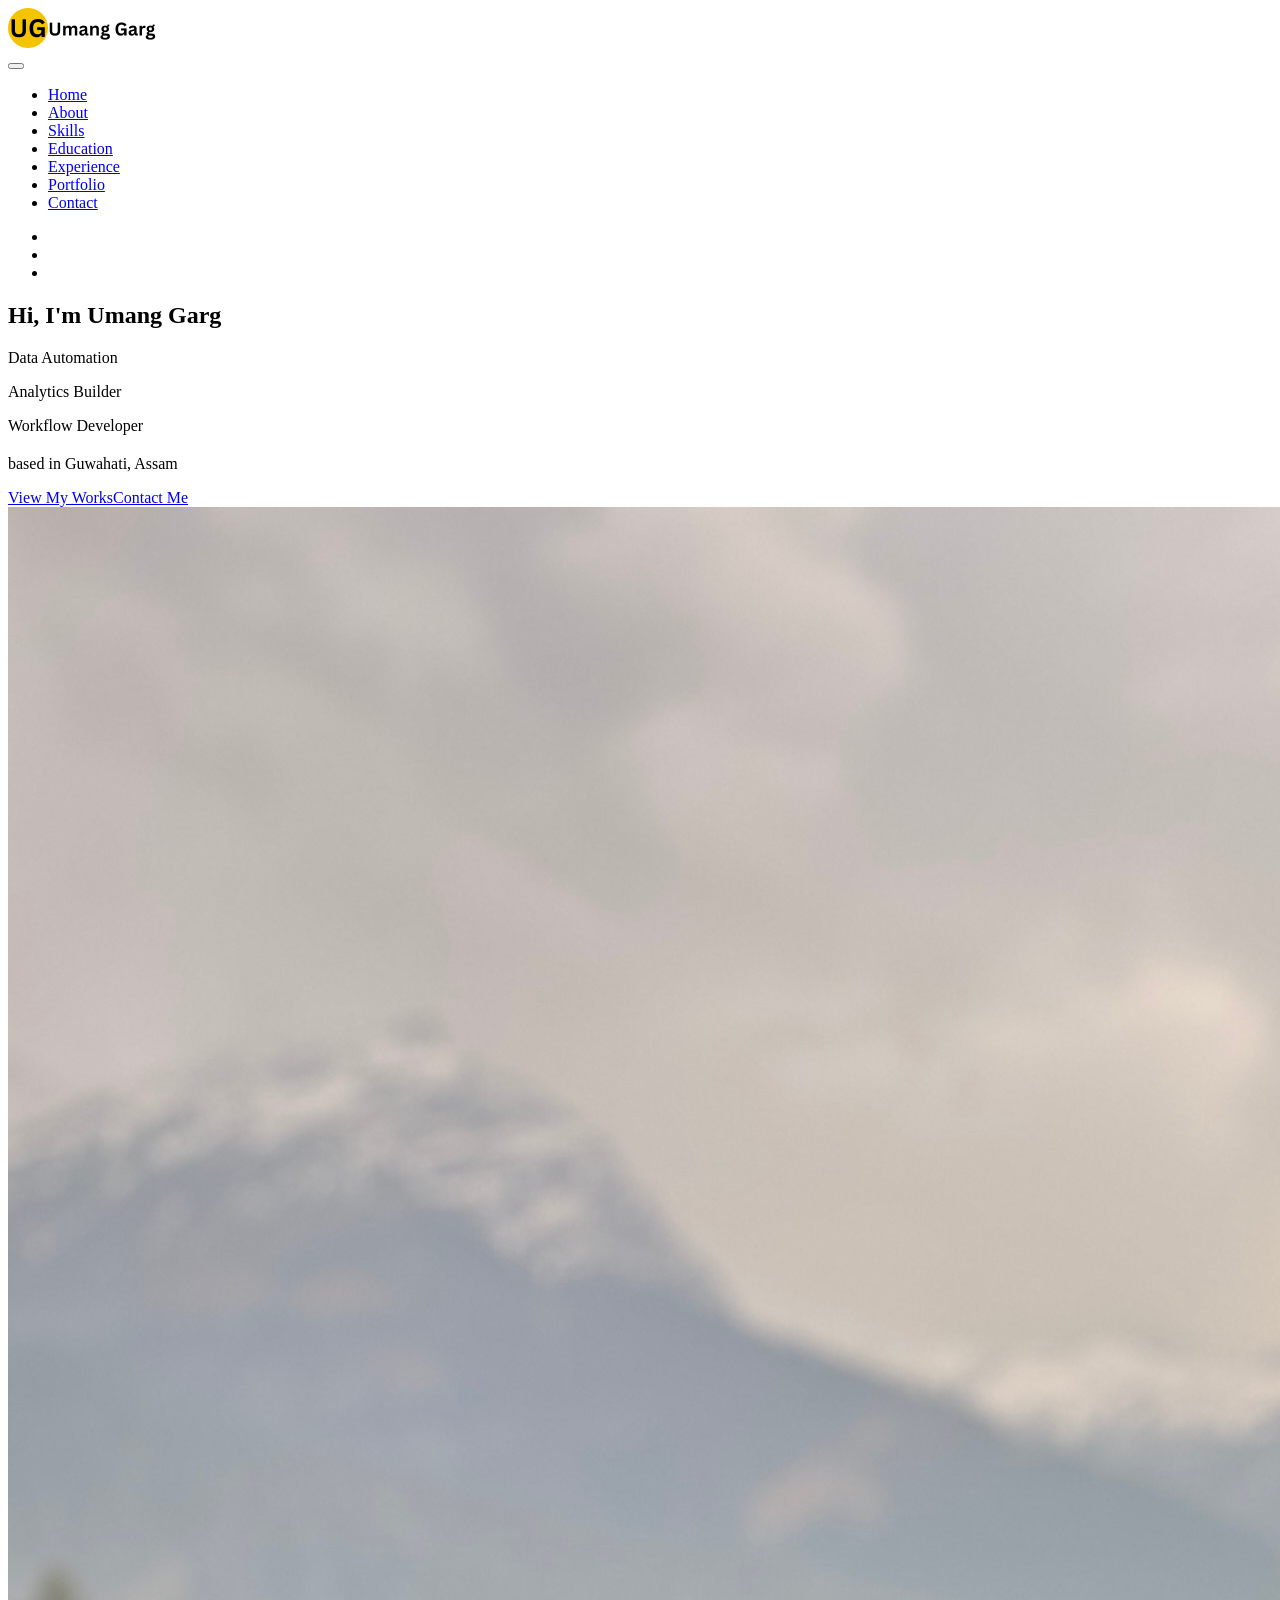
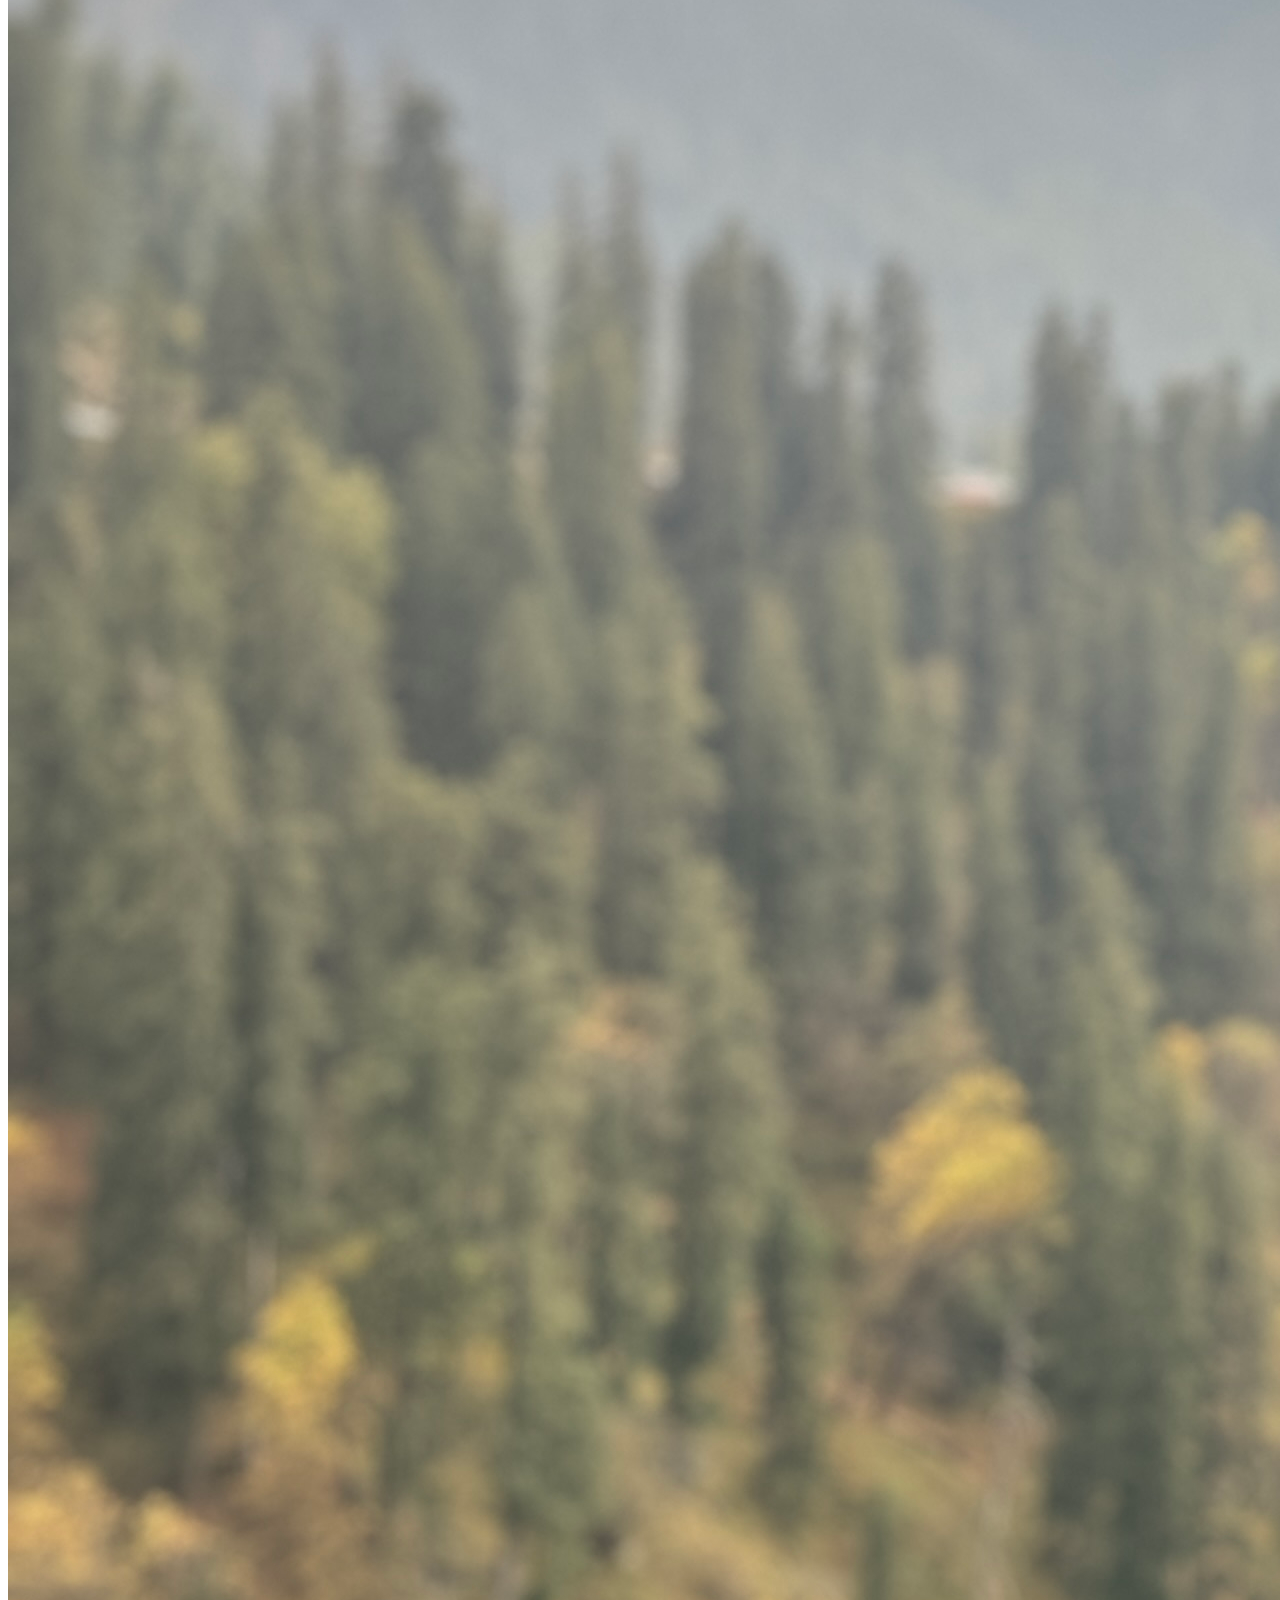
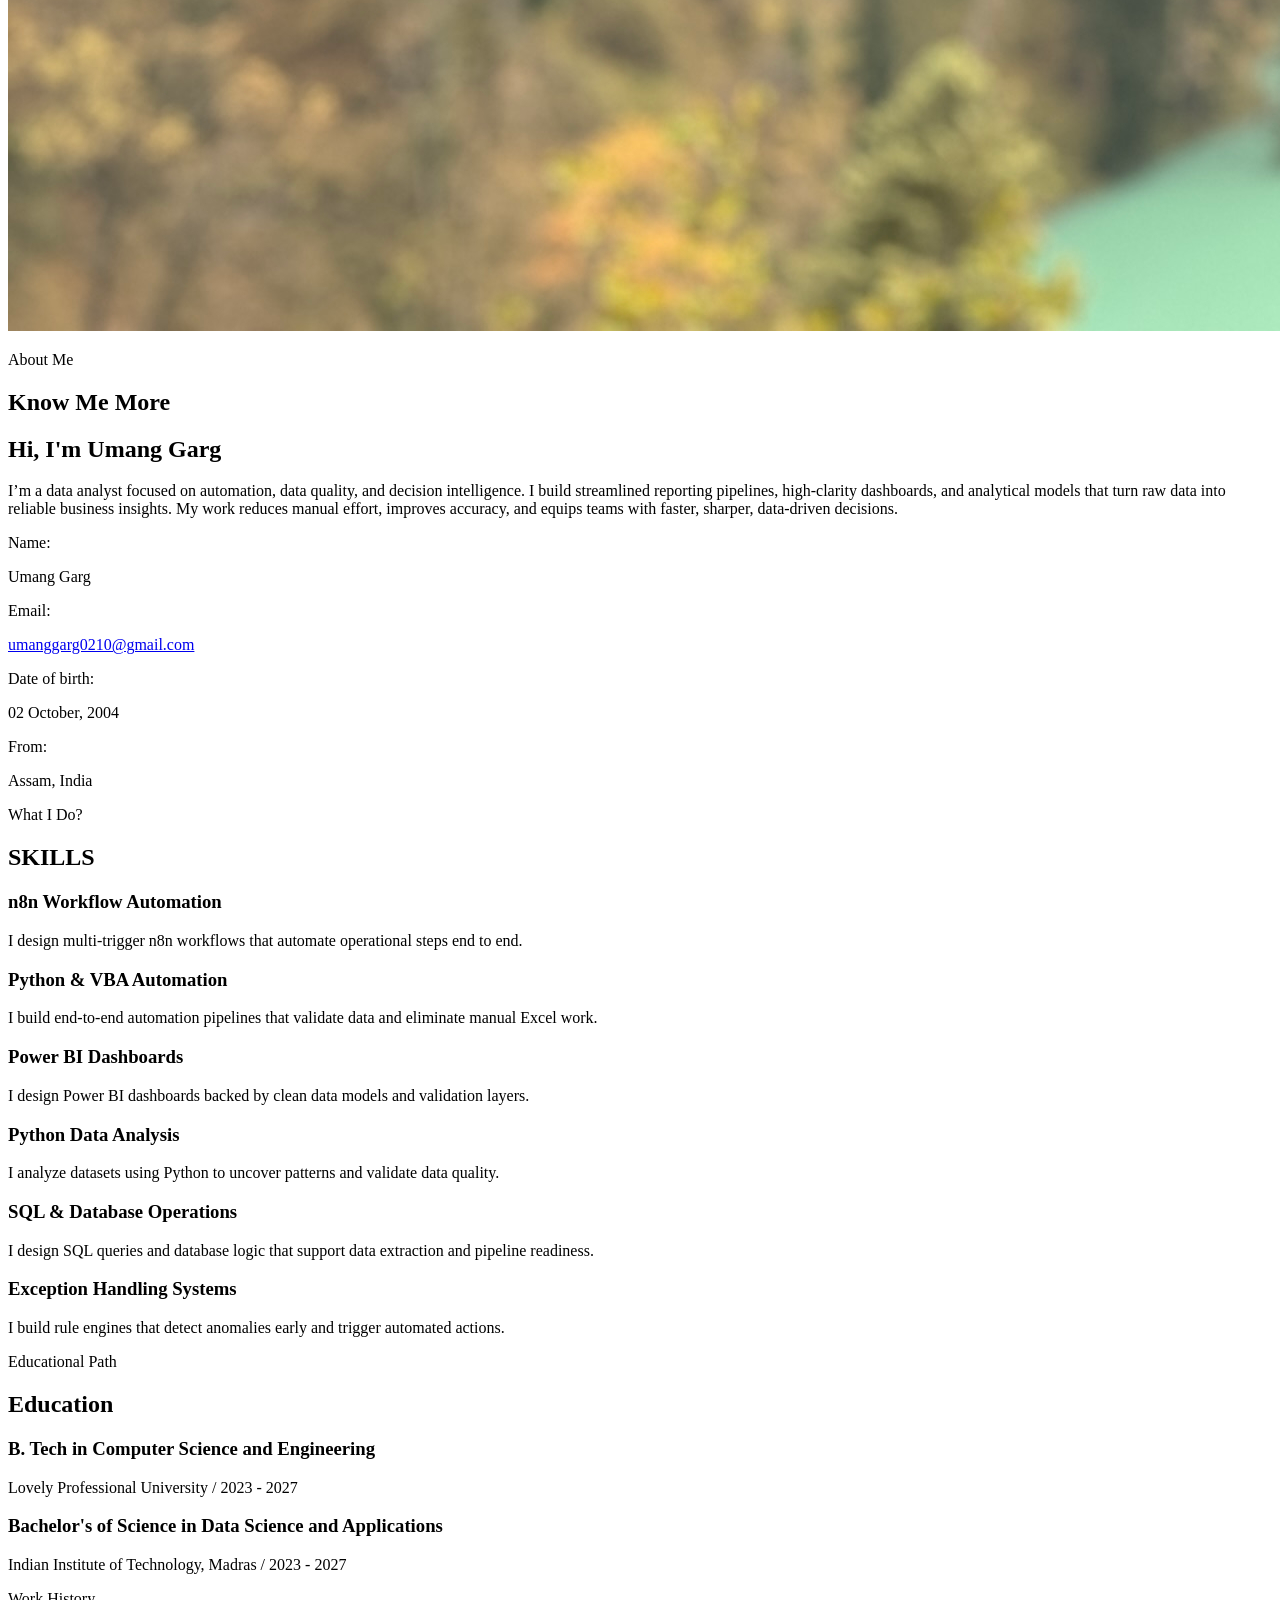
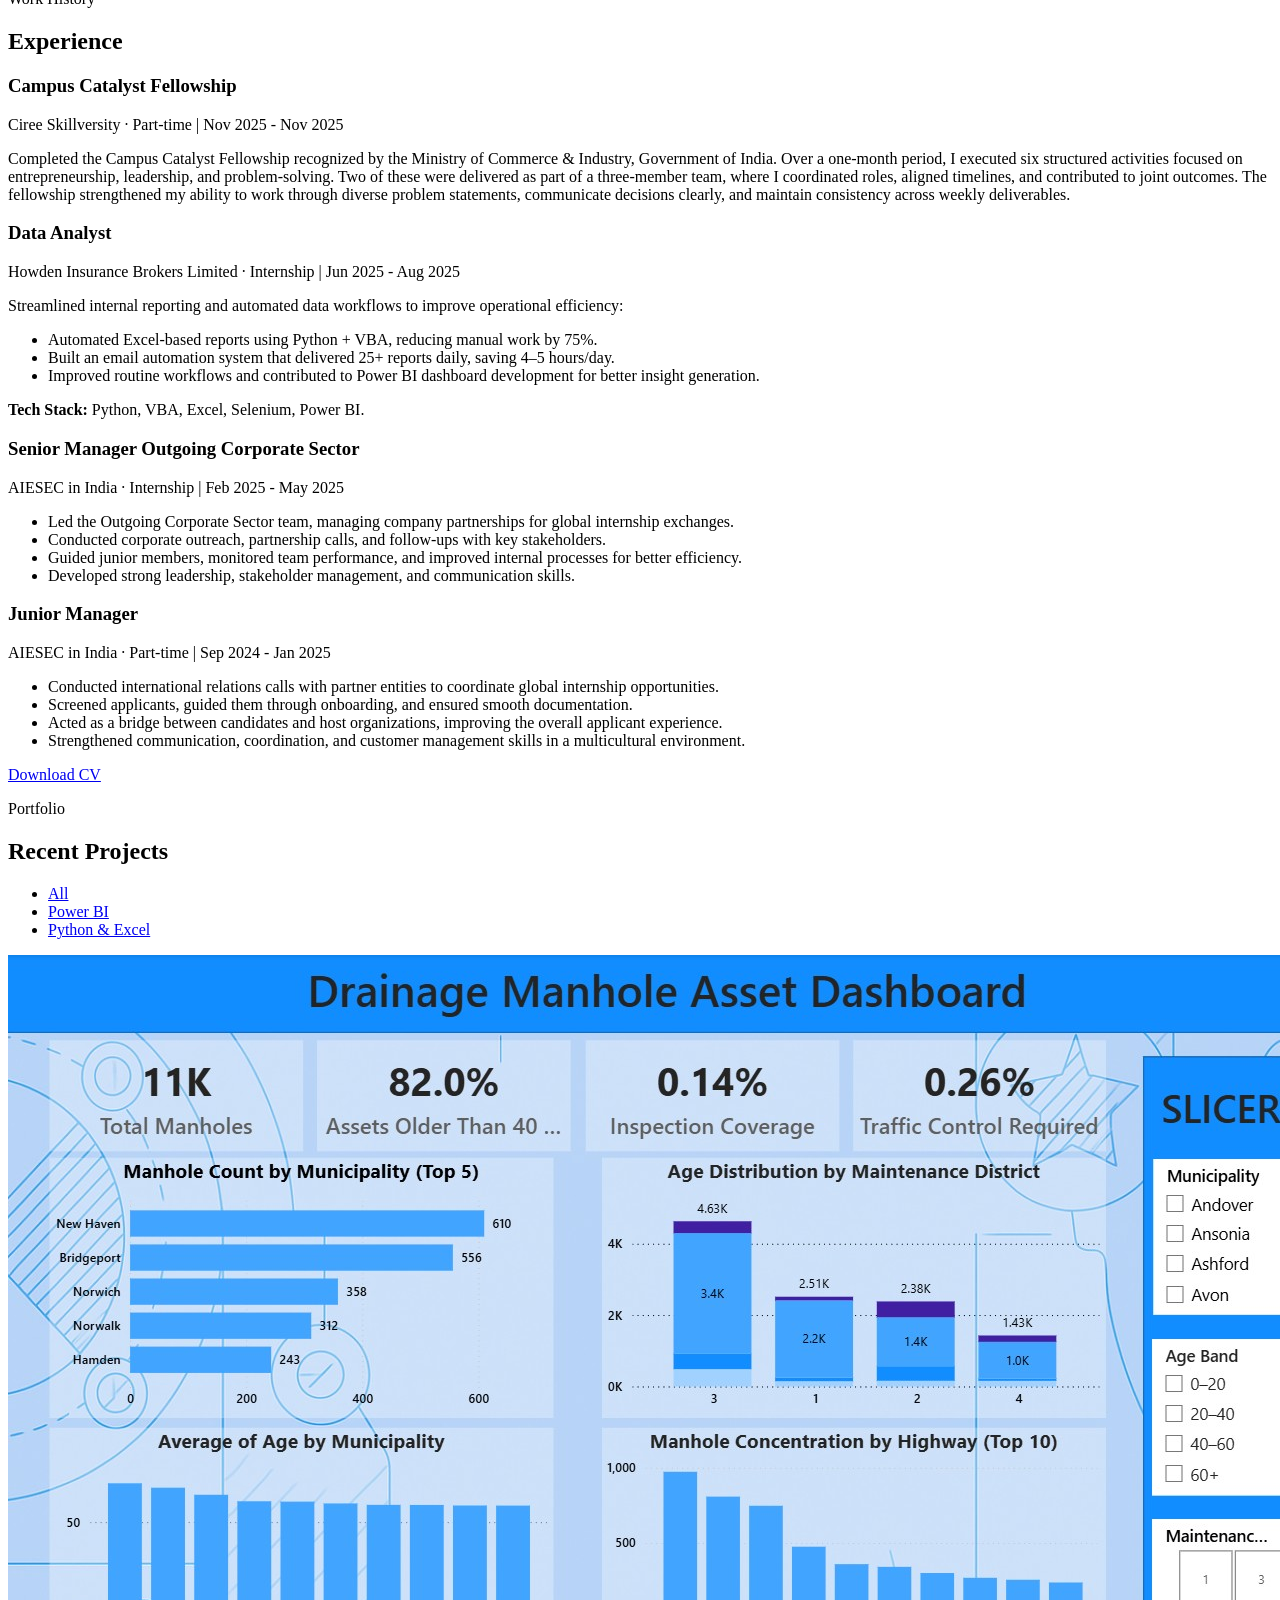
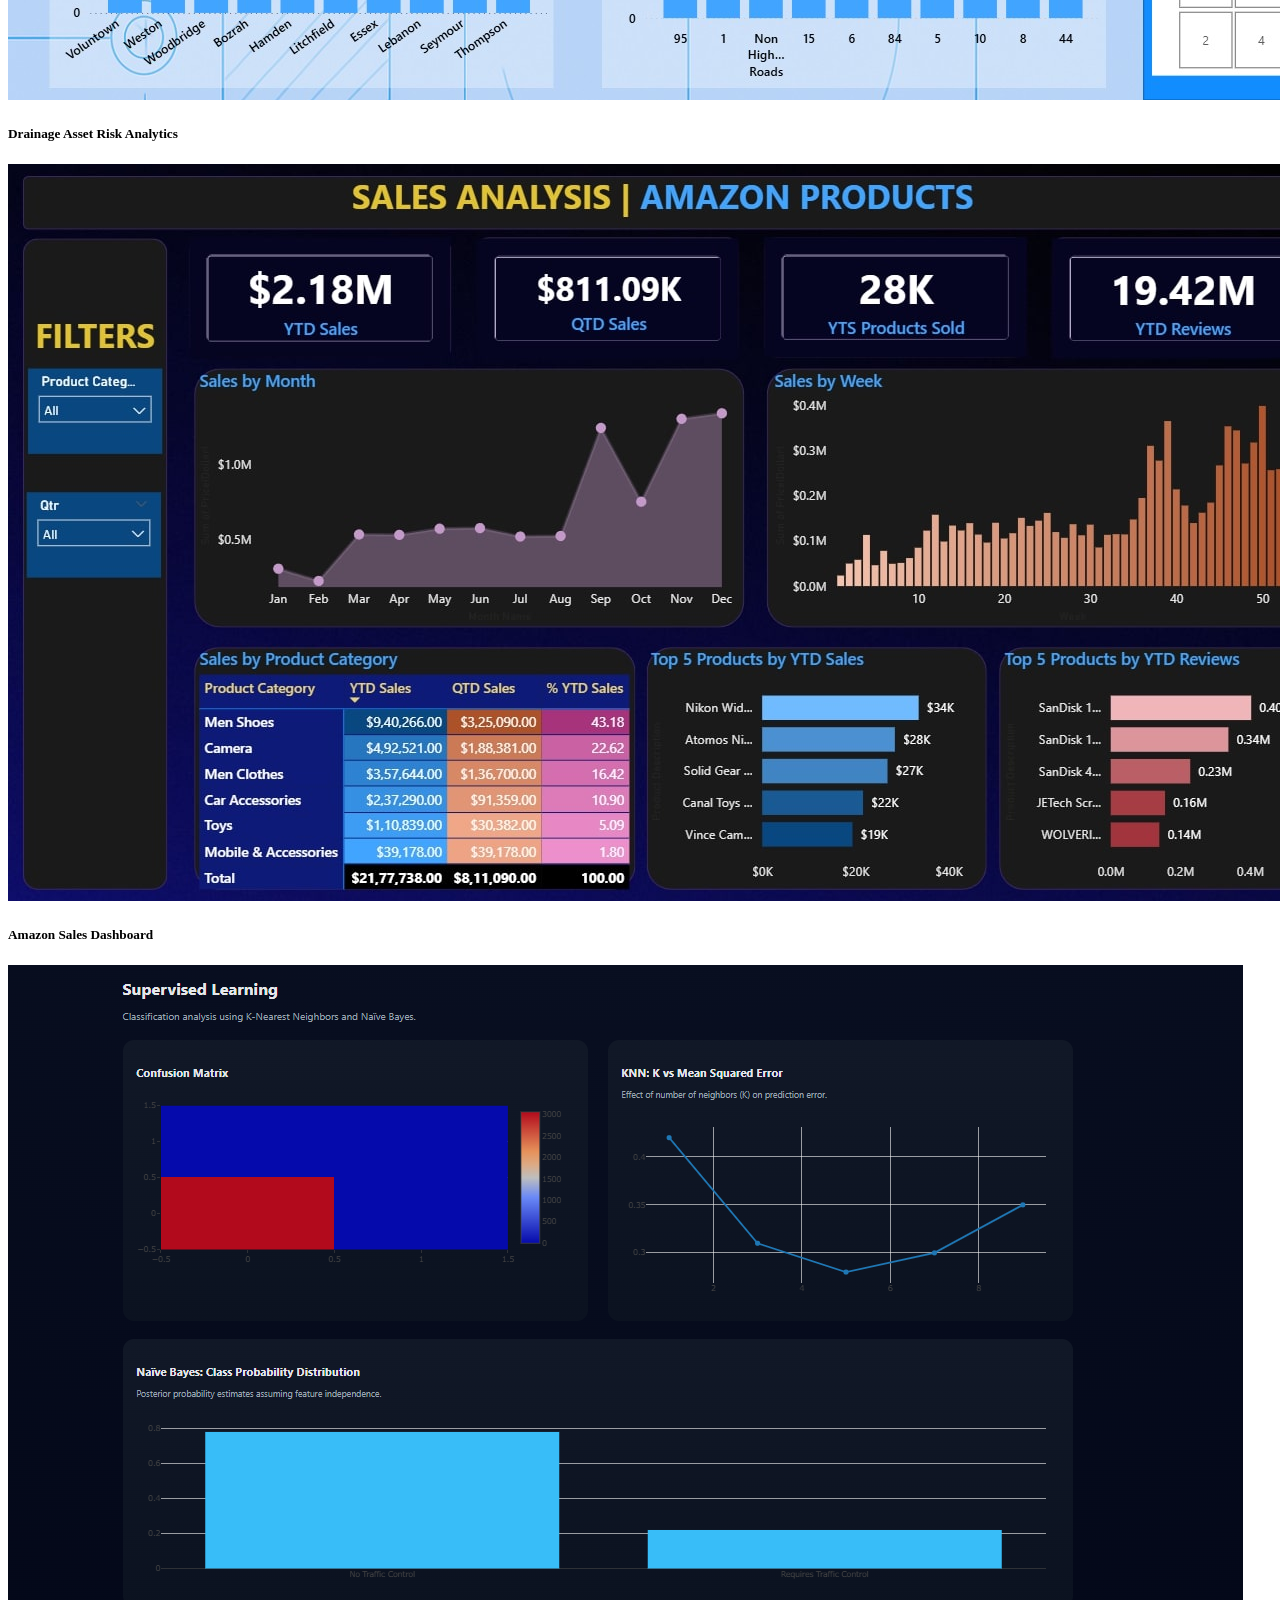
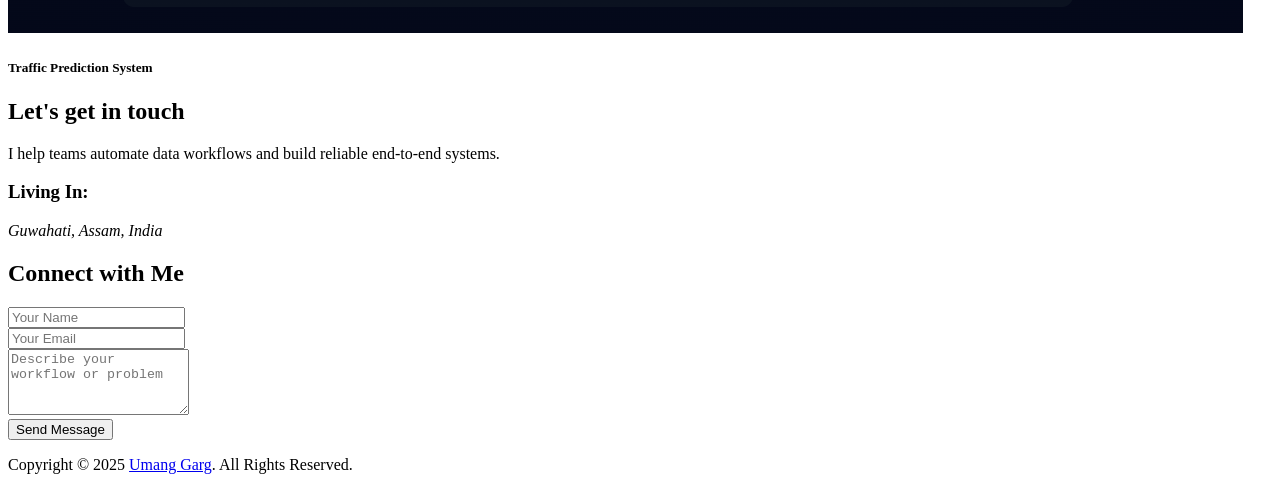
==== index.html @ 40bb204c "Initial commit Created from https://vercel.com/new" ====
﻿<!DOCTYPE html>
<html lang="en">

<head>
  <meta charset="UTF-8">
  <meta http-equiv="X-UA-Compatible" content="IE=edge">
  <meta name="viewport" content="width=device-width, initial-scale=1, minimum-scale=1.0, shrink-to-fit=no">
  <link href="images/favicon.png" rel="icon">
  <title>Umang's Personal Portfolio</title>

  <link rel='stylesheet' href='https://fonts.googleapis.com/css?family=Poppins:100,200,300,400,500,600,700,800,900'
    type='text/css'>

  <link rel="stylesheet" type="text/css" href="vendor/animate/animate.min.css">
  <link rel="stylesheet" type="text/css" href="vendor/bootstrap/css/bootstrap.min.css">
  <link rel="stylesheet" type="text/css" href="vendor/font-awesome/css/all.min.css">
  <link rel="stylesheet" type="text/css" href="vendor/owl.carousel/assets/owl.carousel.min.css">
  <link rel="stylesheet" type="text/css" href="vendor/magnific-popup/magnific-popup.min.css">
  <link rel="stylesheet" type="text/css" href="vendor/jquery.mb.YTPlayer/css/jquery.mb.YTPlayer.min.css">
  <link rel="stylesheet" type="text/css" href="css/stylesheet.css">
  <link id="color-switcher" type="text/css" rel="stylesheet" href="#">
</head>

<body data-bs-spy="scroll" data-bs-target=".navbar" data-bs-offset="70">

  <div class="preloader">
    <div class="lds-ellipsis">
      <div></div>
      <div></div>
      <div></div>
      <div></div>
    </div>
  </div>

  <div id="main-wrapper">

    <header id="header" class="sticky-top-slide">
      <nav class="primary-menu navbar navbar-expand-lg text-uppercase navbar-line-under-text fw-600">
        <div class="container position-relative">
          <div class="col-auto col-lg-2 d-inline-flex ps-lg-0">
            <a class="logo" href="index.html"> <img src="images/logo-2.png" alt="Umang's Portfolio"> </a>
          </div>
          <div class="col col-lg-8 navbar-accordion px-0">
            <button class="navbar-toggler ms-auto" type="button" data-bs-toggle="collapse"
              data-bs-target="#header-nav"><span></span><span></span><span></span></button>
            <div id="header-nav" class="collapse navbar-collapse justify-content-center">
              <ul class="navbar-nav">
                <li class="nav-item"><a class="nav-link smooth-scroll active" href="#home">Home</a></li>
                <li class="nav-item"><a class="nav-link smooth-scroll" href="#about">About</a></li>
                <li class="nav-item"><a class="nav-link smooth-scroll" href="#services">Skills</a></li>
                <li class="nav-item"><a class="nav-link smooth-scroll" href="#resume">Education</a></li>
                <li class="nav-item"><a class="nav-link smooth-scroll" href="#experience">Experience</a></li>
                <li class="nav-item"><a class="nav-link smooth-scroll" href="#portfolio">Portfolio</a></li>
                <li class="nav-item"><a class="nav-link smooth-scroll" href="#contact">Contact</a></li>
              </ul>
            </div>
          </div>
          <div class="col-auto col-lg-2 d-flex justify-content-end ps-0">
            <ul class="social-icons">
              <li class="social-icons-linkedin"><a data-bs-toggle="tooltip"
                  href="https://www.linkedin.com/in/umanggarg0210/" target="_blank" title="LinkedIn"><i
                    class="fab fa-linkedin"></i></a></li>
              <li class="social-icons-github"><a data-bs-toggle="tooltip" href="https://github.com/Umang0210"
                  target="_blank" title="GitHub"><i class="fab fa-github"></i></a></li>
              <li class="social-icons-instagram"><a data-bs-toggle="tooltip"
                  href="https://www.instagram.com/_umangarg_/" target="_blank" title="Instagram"><i
                    class="fab fa-instagram"></i></a></li>
            </ul>
          </div>
        </div>
      </nav>
    </header>

    <div id="content" role="main">

      <section id="home">
        <div class="hero-wrap">
          <div class="hero-mask opacity-8 bg-primary"></div>
          <div class="player"
            data-property="{videoURL:'https://youtu.be/8So9OCr_HEA',containment:'#home', showControls:false, autoPlay:true, loop:true, mute:true, startAt:0, opacity:1}">
          </div>
          <div class="hero-content d-flex fullscreen-with-header">
            <div class="container my-auto py-5 py-lg-0">
              <div class="row py-4">
                <div class="col-lg-7 text-center text-lg-start align-self-center order-1 order-lg-0">
                  <h1 class="text-12 fw-300 mb-0 text-uppercase">Hi, I'm Umang Garg</h1>
                  <div class="typed-strings">
                    <p>Data Automation</p>
                    <p>Analytics Builder</p>
                    <p>Workflow Developer</p>
                  </div>
                  <h2 class="text-21 fw-600 text-uppercase mb-0 ms-n1"><span class="typed"></span></h2>
                  <p class="text-5">based in Guwahati, Assam</p>
                  <a href="#portfolio" class="btn btn-dark rounded-0 smooth-scroll mt-3">View My Works</a><a
                    href="#contact" class="btn btn-link text-dark smooth-scroll mt-3">Contact Me<span
                      class="text-4 ms-2"><i class="far fa-arrow-alt-circle-down"></i></span></a>
                </div>
                <div class="col-lg-5 text-center align-self-center mb-4 mb-lg-0 order-0 order-lg-1">
                  <div class="bg-light rounded-pill d-inline-block p-3 shadow-lg wow zoomIn"> <img
                      class="img-fluid rounded-pill d-block" src="images/web-developer.jpg" title="I'm Umang" alt="">
                  </div>
                </div>
              </div>
            </div>
            <a href="#about" class="scroll-down-arrow text-dark smooth-scroll"><span class="animated"><i
                  class="fas fa-arrow-down"></i></span></a>
          </div>
        </div>
      </section>

      <section id="about" class="section">
        <div class="container">
          <p class="text-center mb-2 wow fadeInUp"><span class="bg-primary text-dark px-2">About Me</span></p>
          <h2 class="text-10 fw-600 text-center mb-5 wow fadeInUp">Know Me More</h2>
          <div class="row">
            <div class="col-lg-9 mx-auto text-center wow fadeInUp">
              <h2 class="text-8 fw-400 mb-3">Hi, I'm <span class="fw-700 border-bottom border-3 border-primary">Umang
                  Garg</span></h2>
              <p class="text-5 mb-5">I’m a data analyst focused on automation, data quality, and decision intelligence.
                I build streamlined reporting pipelines, high-clarity dashboards, and analytical models that turn raw
                data into reliable business insights. My work reduces manual effort, improves accuracy, and equips teams
                with faster, sharper, data-driven decisions.</p>
            </div>
          </div>
          <div class="row gy-3 mt-4 text-center justify-content-center">
            <div class="col-6 col-lg-3 wow fadeInUp">
              <p class="text-muted fw-500 mb-0">Name:</p>
              <p class="text-4 text-dark fw-600 mb-0">Umang Garg</p>
            </div>
            <div class="col-6 col-lg-3 wow fadeInUp" data-wow-delay="0.2s">
              <p class="text-muted fw-500 mb-0">Email:</p>
              <p class="text-4 fw-600 mb-0"><a class="link-dark"
                  href="mailto:umanggarg0210@gmail.com">umanggarg0210@gmail.com</a></p>
            </div>
            <div class="col-6 col-lg-3 wow fadeInUp" data-wow-delay="0.3s">
              <p class="text-muted fw-500 mb-0">Date of birth:</p>
              <p class="text-4 text-dark fw-600 mb-0">02 October, 2004</p>
            </div>
            <div class="col-6 col-lg-3 wow fadeInUp" data-wow-delay="0.4s">
              <p class="text-muted fw-500 mb-0">From:</p>
              <p class="text-4 text-dark fw-600 mb-0">Assam, India</p>
            </div>
          </div>
        </div>
      </section>

      <section id="services" class="section bg-light">
        <div class="container">
          <p class=" text-center mb-2 wow fadeInUp"><span class="bg-primary text-dark px-2">What I Do?</span></p>
          <h2 class="text-10 fw-600 text-center mb-5 wow fadeInUp">SKILLS</h2>
          <div class="row gy-5 mt-5">
            <div class="col-sm-6 col-lg-4 wow fadeInUp">
              <div class="featured-box text-center px-md-4">
                <div class="featured-box-icon text-primary text-13"> <i class="fas fa-palette"></i> </div>
                <h3 class="text-6 fw-600 mb-3">n8n Workflow Automation</h3>
                <p class="text-muted mb-0">I design multi-trigger n8n workflows that automate operational steps end to
                  end.</p>
              </div>
            </div>
            <div class="col-sm-6 col-lg-4 wow fadeInUp">
              <div class="featured-box text-center px-md-4">
                <div class="featured-box-icon text-primary text-13"> <i class="fas fa-desktop"></i></div>
                <h3 class="text-6 fw-600 mb-3">Python & VBA Automation</h3>
                <p class="text-muted mb-0">I build end-to-end automation pipelines that validate data and eliminate
                  manual Excel work.</p>
              </div>
            </div>
            <div class="col-sm-6 col-lg-4 wow fadeInUp">
              <div class="featured-box text-center px-md-4">
                <div class="featured-box-icon text-primary text-13"> <i class="fas fa-pencil-ruler"></i> </div>
                <h3 class="text-6 fw-600 mb-3">Power BI Dashboards</h3>
                <p class="text-muted mb-0">I design Power BI dashboards backed by clean data models and validation
                  layers.</p>
              </div>
            </div>
            <div class="col-sm-6 col-lg-4 wow fadeInUp">
              <div class="featured-box text-center px-md-4">
                <div class="featured-box-icon text-primary text-13"> <i class="fas fa-paint-brush"></i> </div>
                <h3 class="text-6 fw-600 mb-3">Python Data Analysis</h3>
                <p class="text-muted mb-0">I analyze datasets using Python to uncover patterns and validate data
                  quality.</p>
              </div>
            </div>
            <div class="col-sm-6 col-lg-4 wow fadeInUp">
              <div class="featured-box text-center px-md-4">
                <div class="featured-box-icon text-primary text-13"> <i class="fas fa-chart-area"></i> </div>
                <h3 class="text-6 fw-600 mb-3">SQL & Database Operations</h3>
                <p class="text-muted mb-0">I design SQL queries and database logic that support data extraction and
                  pipeline readiness.</p>
              </div>
            </div>
            <div class="col-sm-6 col-lg-4 wow fadeInUp">
              <div class="featured-box text-center px-md-4">
                <div class="featured-box-icon text-primary text-13"> <i class="fas fa-bullhorn"></i> </div>
                <h3 class="text-6 fw-600 mb-3">Exception Handling Systems</h3>
                <p class="text-muted mb-0">I build rule engines that detect anomalies early and trigger automated
                  actions.</p>
              </div>
            </div>
          </div>
        </div>
      </section>

      <section id="resume" class="section">
        <div class="container">
          <p class=" text-center mb-2 wow fadeInUp"><span class="bg-primary text-dark px-2">Educational Path</span></p>
          <h2 class="text-10 fw-600 text-center mb-5 wow fadeInUp">Education</h2>
          <div class="row">
            <div class="col-lg-9 mx-auto wow fadeInUp">
              <div class="border-start border-2 border-primary ps-4">
                <div class="mb-5">
                  <h3 class="text-6 fw-600 mb-1">B. Tech in Computer Science and Engineering</h3>
                  <p class="text-primary fw-500">Lovely Professional University / 2023 - 2027</p>
                </div>
                <div>
                  <h3 class="text-6 fw-600 mb-1">Bachelor's of Science in Data Science and Applications</h3>
                  <p class="text-primary fw-500">Indian Institute of Technology, Madras / 2023 - 2027</p>
                </div>
              </div>
            </div>
          </div>
        </div>
      </section>

      <section id="experience" class="section bg-light">
        <div class="container">
          <p class=" text-center mb-2 wow fadeInUp"><span class="bg-primary text-dark px-2">Work History</span></p>
          <h2 class="text-10 fw-600 text-center mb-5 wow fadeInUp">Experience</h2>
          <div class="row">
            <div class="col-lg-9 mx-auto wow fadeInUp">
              <div class="border-start border-2 border-primary ps-4">

                <div class="mb-5">
                  <h3 class="text-6 fw-600 mb-1">Campus Catalyst Fellowship</h3>
                  <p class="text-primary fw-500 mb-2">Ciree Skillversity · Part-time | Nov 2025 - Nov 2025</p>
                  <p class="text-muted">Completed the Campus Catalyst Fellowship recognized by the Ministry of Commerce
                    & Industry, Government of India. Over a one-month period, I executed six structured activities
                    focused on entrepreneurship, leadership, and problem-solving. Two of these were delivered as part of
                    a three-member team, where I coordinated roles, aligned timelines, and contributed to joint
                    outcomes. The fellowship strengthened my ability to work through diverse problem statements,
                    communicate decisions clearly, and maintain consistency across weekly deliverables.</p>
                </div>

                <div class="mb-5">
                  <h3 class="text-6 fw-600 mb-1">Data Analyst</h3>
                  <p class="text-primary fw-500 mb-2">Howden Insurance Brokers Limited · Internship | Jun 2025 - Aug
                    2025</p>
                  <p class="text-muted mb-2">Streamlined internal reporting and automated data workflows to improve
                    operational efficiency:</p>
                  <ul class="text-muted mb-2">
                    <li>Automated Excel-based reports using Python + VBA, reducing manual work by 75%.</li>
                    <li>Built an email automation system that delivered 25+ reports daily, saving 4–5 hours/day.</li>
                    <li>Improved routine workflows and contributed to Power BI dashboard development for better insight
                      generation.</li>
                  </ul>
                  <p class="text-muted"><strong>Tech Stack:</strong> Python, VBA, Excel, Selenium, Power BI.</p>
                </div>

                <div class="mb-5">
                  <h3 class="text-6 fw-600 mb-1">Senior Manager Outgoing Corporate Sector</h3>
                  <p class="text-primary fw-500 mb-2">AIESEC in India · Internship | Feb 2025 - May 2025</p>
                  <ul class="text-muted">
                    <li>Led the Outgoing Corporate Sector team, managing company partnerships for global internship
                      exchanges.</li>
                    <li>Conducted corporate outreach, partnership calls, and follow-ups with key stakeholders.</li>
                    <li>Guided junior members, monitored team performance, and improved internal processes for better
                      efficiency.</li>
                    <li>Developed strong leadership, stakeholder management, and communication skills.</li>
                  </ul>
                </div>

                <div>
                  <h3 class="text-6 fw-600 mb-1">Junior Manager</h3>
                  <p class="text-primary fw-500 mb-2">AIESEC in India · Part-time | Sep 2024 - Jan 2025</p>
                  <ul class="text-muted">
                    <li>Conducted international relations calls with partner entities to coordinate global internship
                      opportunities.</li>
                    <li>Screened applicants, guided them through onboarding, and ensured smooth documentation.</li>
                    <li>Acted as a bridge between candidates and host organizations, improving the overall applicant
                      experience.</li>
                    <li>Strengthened communication, coordination, and customer management skills in a multicultural
                      environment.</li>
                  </ul>
                </div>

              </div>
            </div>
          </div>
          <p class="text-center mt-5 wow fadeInUp"><a href="CV.pdf" target="_blank"
              class="btn btn-outline-dark shadow-none rounded-0">Download CV</a></p>
        </div>
      </section>

      <section id="portfolio" class="section">
        <div class="container">
          <p class=" text-center mb-2 wow fadeInUp"><span class="bg-primary text-dark px-2">Portfolio</span></p>
          <h2 class="text-10 fw-600 text-center mb-5 wow fadeInUp">Recent Projects</h2>
          <ul class="portfolio-menu nav nav-tabs fw-600 justify-content-center border-bottom-0 mb-4 wow fadeInUp">
            <li class="nav-item"> <a data-filter="*" class="nav-link rounded-0 active" href="javascript:void(0)">All</a>
            </li>
            <li class="nav-item"> <a data-filter=".detailed" href="javascript:void(0)" class="nav-link rounded-0">Power
                BI</a></li>
            <li class="nav-item"> <a data-filter=".mockups" href="javascript:void(0)" class="nav-link rounded-0">Python
                & Excel</a></li>
          </ul>
          <div class="portfolio wow fadeInUp">
            <div class="row g-4 mt-3 portfolio-filter">
              <div class="col-sm-6 col-lg-4 detailed">
                <div class="portfolio-box">
                  <div class="portfolio-img"> <img class="img-fluid d-block" src="images/projects/drainage1.jpg" alt="">
                    <div class="portfolio-overlay"> <a class="popup-ajax stretched-link"
                        href="ajax/drainage-project.html"></a>
                      <div class="portfolio-overlay-details">
                        <h5 class="text-white text-5">Drainage Asset Risk Analytics</h5>
                      </div>
                    </div>
                  </div>
                </div>
              </div>
              <div class="col-sm-6 col-lg-4 detailed">
                <div class="portfolio-box">
                  <div class="portfolio-img"> <img class="img-fluid d-block" src="images/projects/amazon1.jpg" alt="">
                    <div class="portfolio-overlay"> <a class="popup-ajax stretched-link"
                        href="ajax/amazon-sales.html"></a>
                      <div class="portfolio-overlay-details">
                        <h5 class="text-white text-5">Amazon Sales Dashboard</h5>
                      </div>
                    </div>
                  </div>
                </div>
              </div>
              <div class="col-sm-6 col-lg-4 mockups">
                <div class="portfolio-box">
                  <div class="portfolio-img"> <img class="img-fluid d-block" src="images/projects/project-2.jpg" alt="">
                    <div class="portfolio-overlay"> <a class="popup-ajax stretched-link"
                        href="ajax/predictive-modeling.html"></a>
                      <div class="portfolio-overlay-details">
                        <h5 class="text-white text-5">Traffic Prediction System</h5>
                      </div>
                    </div>
                  </div>
                </div>
              </div>
            </div>
          </div>
        </div>
      </section>

      <section id="contact" class="section bg-primary">
        <div class="container">
          <div class="row">
            <div class="col-lg-5 text-center text-lg-start wow fadeInUp">
              <h2 class="text-10 fw-600 mb-5">Let's get in touch</h2>
              <p class="text-5 mb-5">I help teams automate data workflows and build reliable end-to-end systems.</p>
              <h3 class="text-5 fw-600">Living In:</h3>
              <address class="text-4 text-dark">Guwahati, Assam, India</address>
            </div>
            <div class="col-lg-6 ms-auto mt-5 mt-lg-0 wow fadeInUp" data-wow-delay="0.3s">
              <h2 class="text-10 fw-600 text-center text-lg-start mb-5">Connect with Me</h2>
              <form class="form-border" action="https://formspree.io/f/xrbndkbz" method="POST">
                <div class="row g-4">
                  <div class="col-12">
                    <input id="name" name="name" type="text" placeholder="Your Name" class="form-control" required>
                  </div>
                  <div class="col-12">
                    <input id="email" name="email" type="email" placeholder="Your Email" class="form-control" required>
                  </div>
                  <div class="col-12">
                    <textarea id="message" name="message" placeholder="Describe your workflow or problem"
                      class="form-control" rows="4" required></textarea>
                  </div>
                  <div class="col-12 text-center text-lg-start">
                    <button class="btn btn-dark rounded-0" type="submit">Send Message</button>
                  </div>
                </div>
              </form>
            </div>
          </div>
        </div>
      </section>

    </div>

    <footer id="footer" class="section bg-dark text-white text-center">
      <div class="container">
        <p class="mb-0">Copyright © 2025 <a class="fw-600 text-white" href="#">Umang Garg</a>. All Rights Reserved.</p>
      </div>
    </footer>

  </div>

  <a id="back-to-top" class="rounded-circle" href="javascript:void(0)"><i class="fas fa-arrow-up"></i></a>

  <script src="vendor/jquery/jquery.min.js"></script>
  <script src="vendor/bootstrap/js/bootstrap.bundle.min.js"></script>
  <script src="vendor/jquery.easing/jquery.easing.min.js"></script>
  <script src="vendor/jquery.appear/jquery.appear.min.js"></script>
  <script src="vendor/wow/wow.min.js"></script>
  <script src="vendor/typed/typed.min.js"></script>
  <script src="vendor/jquery.mb.YTPlayer/jquery.mb.YTPlayer.min.js"></script>
  <script src="vendor/isotope/isotope.pkgd.min.js"></script>
  <script src="vendor/magnific-popup/jquery.magnific-popup.min.js"></script>
  <script src="js/theme.js"></script>
</body>

</html>
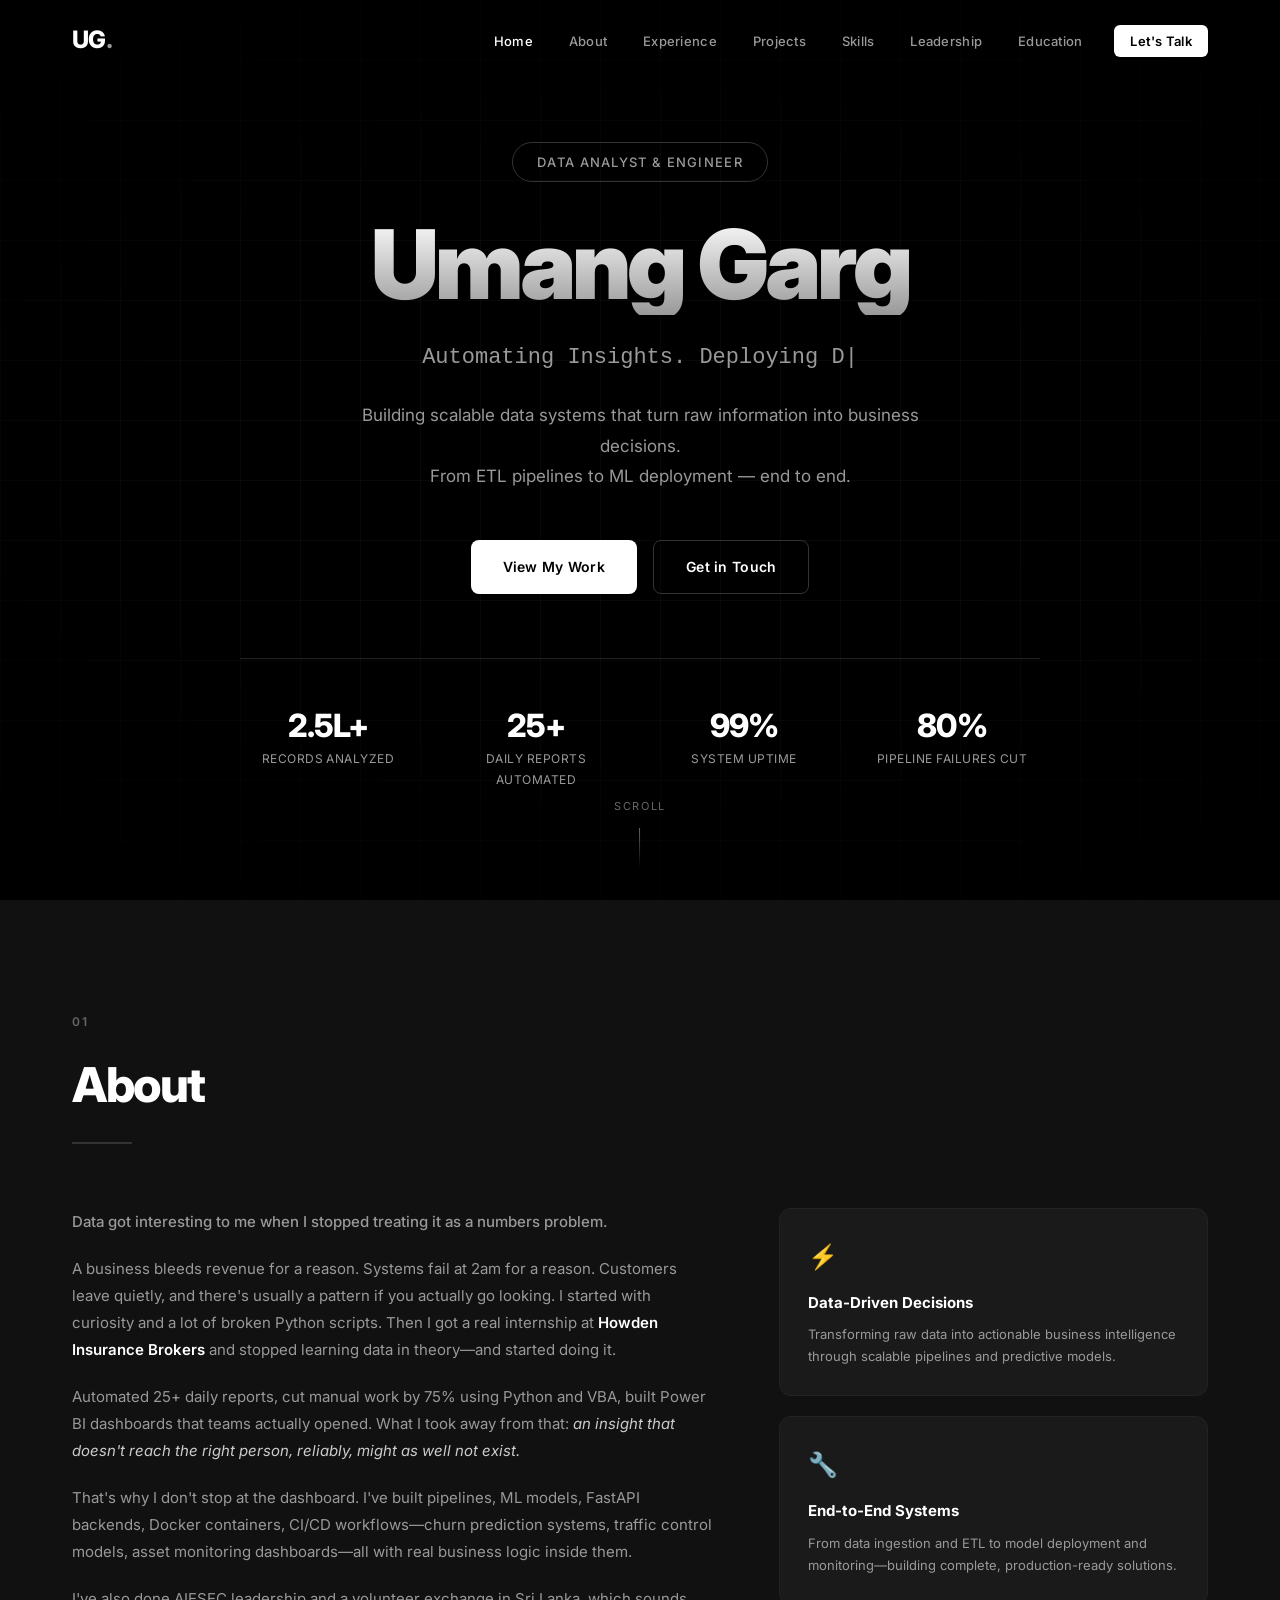
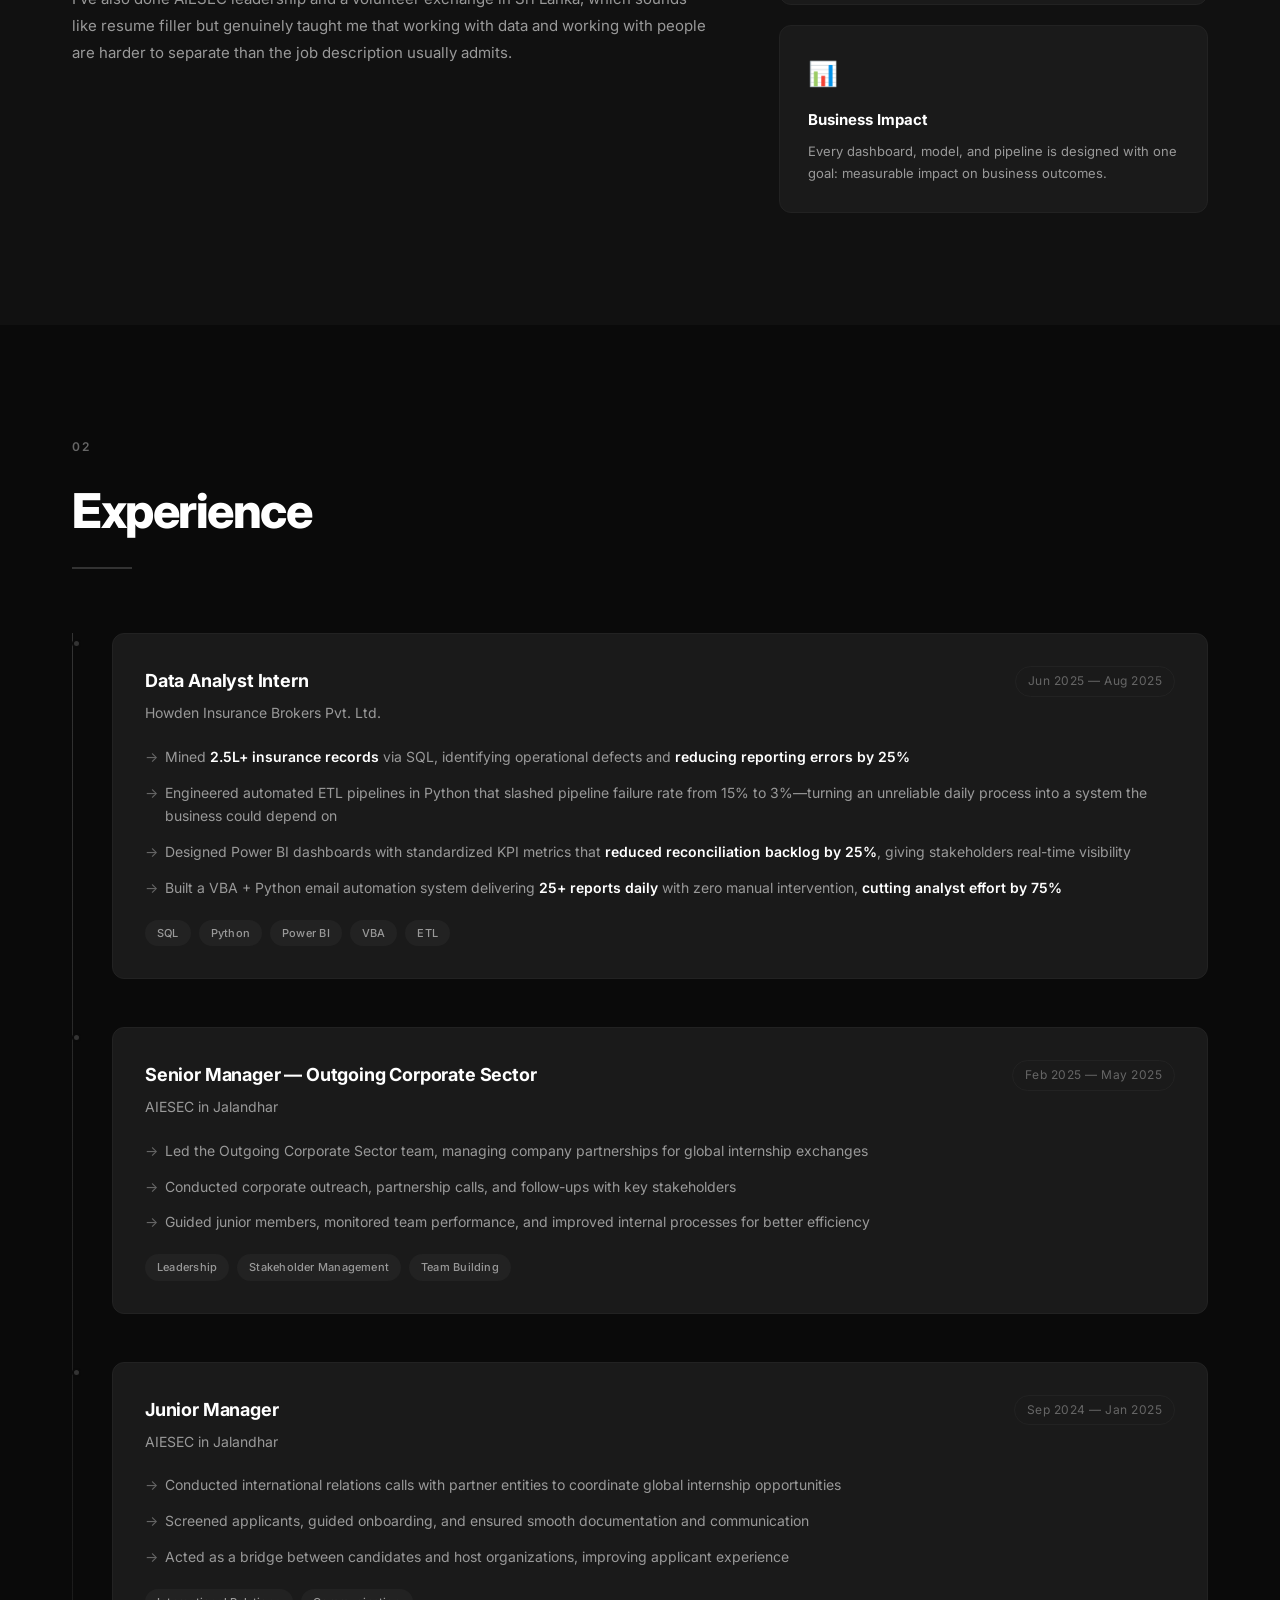
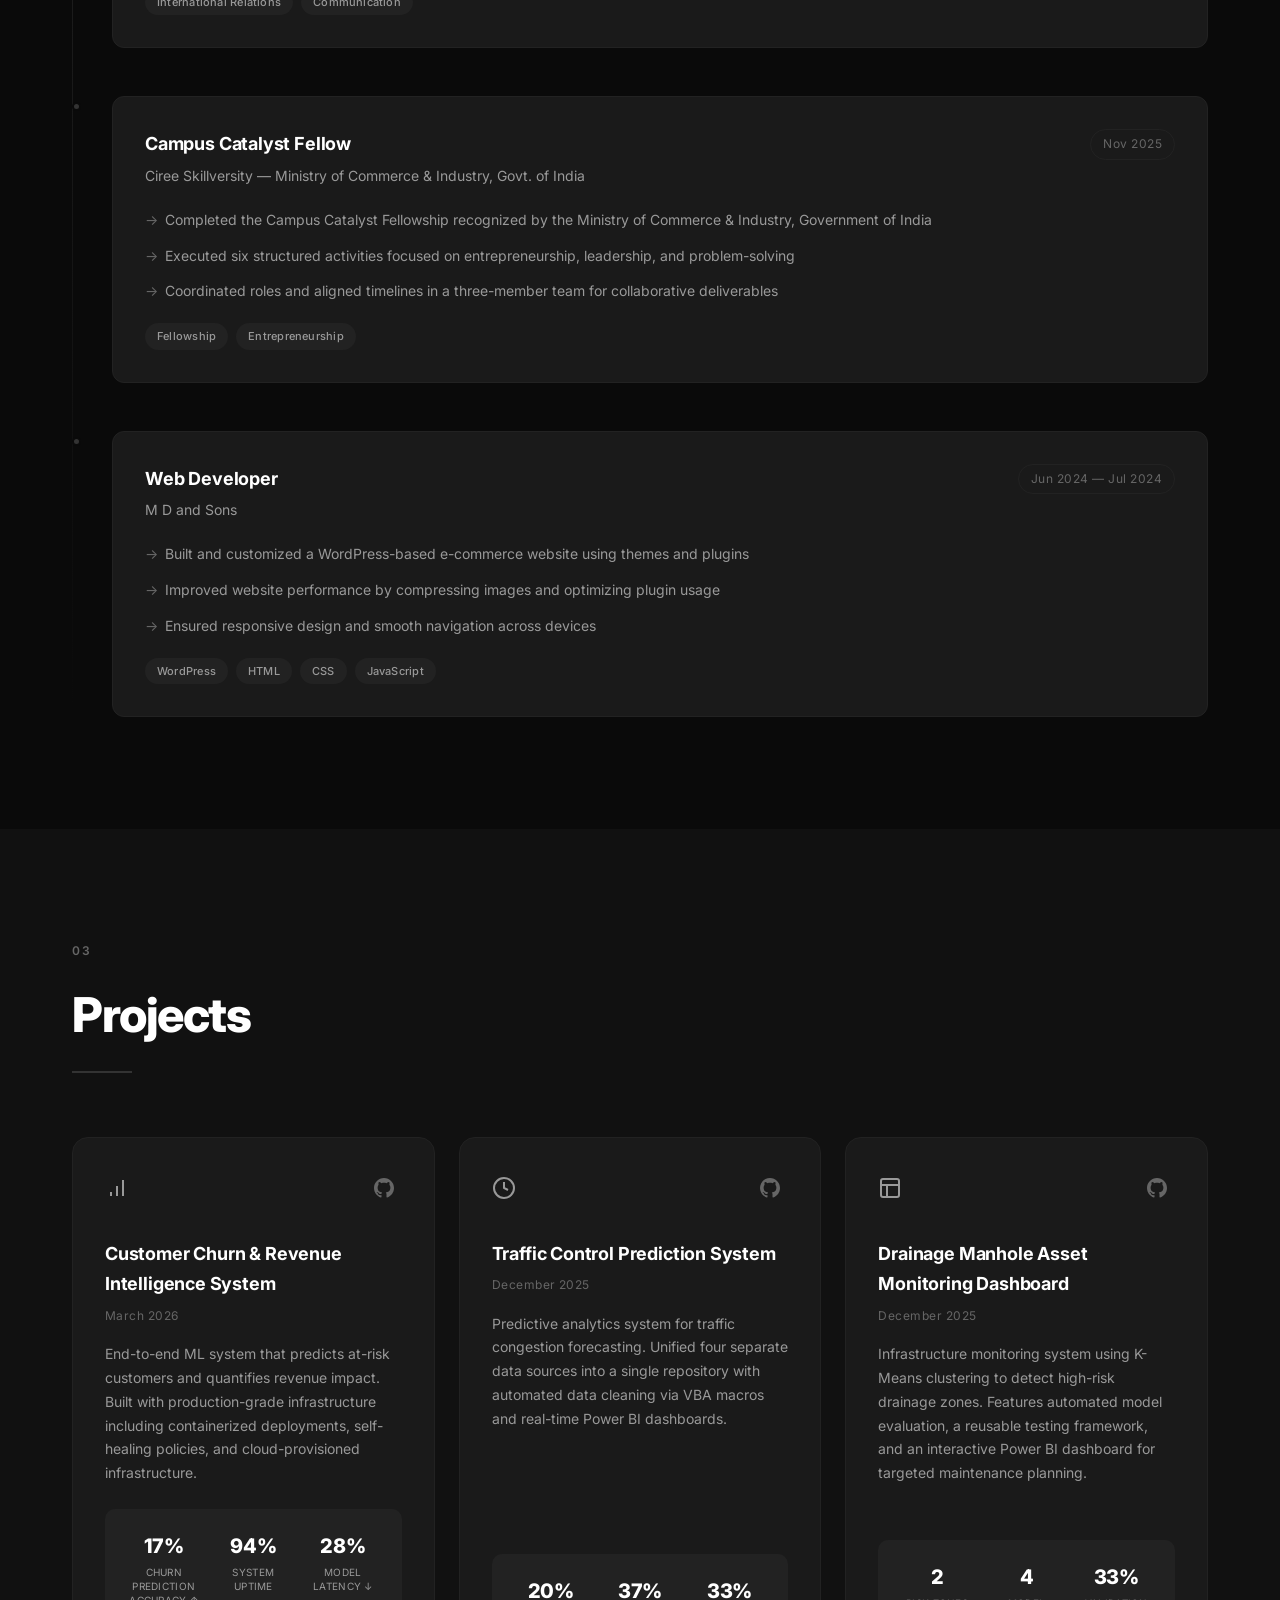
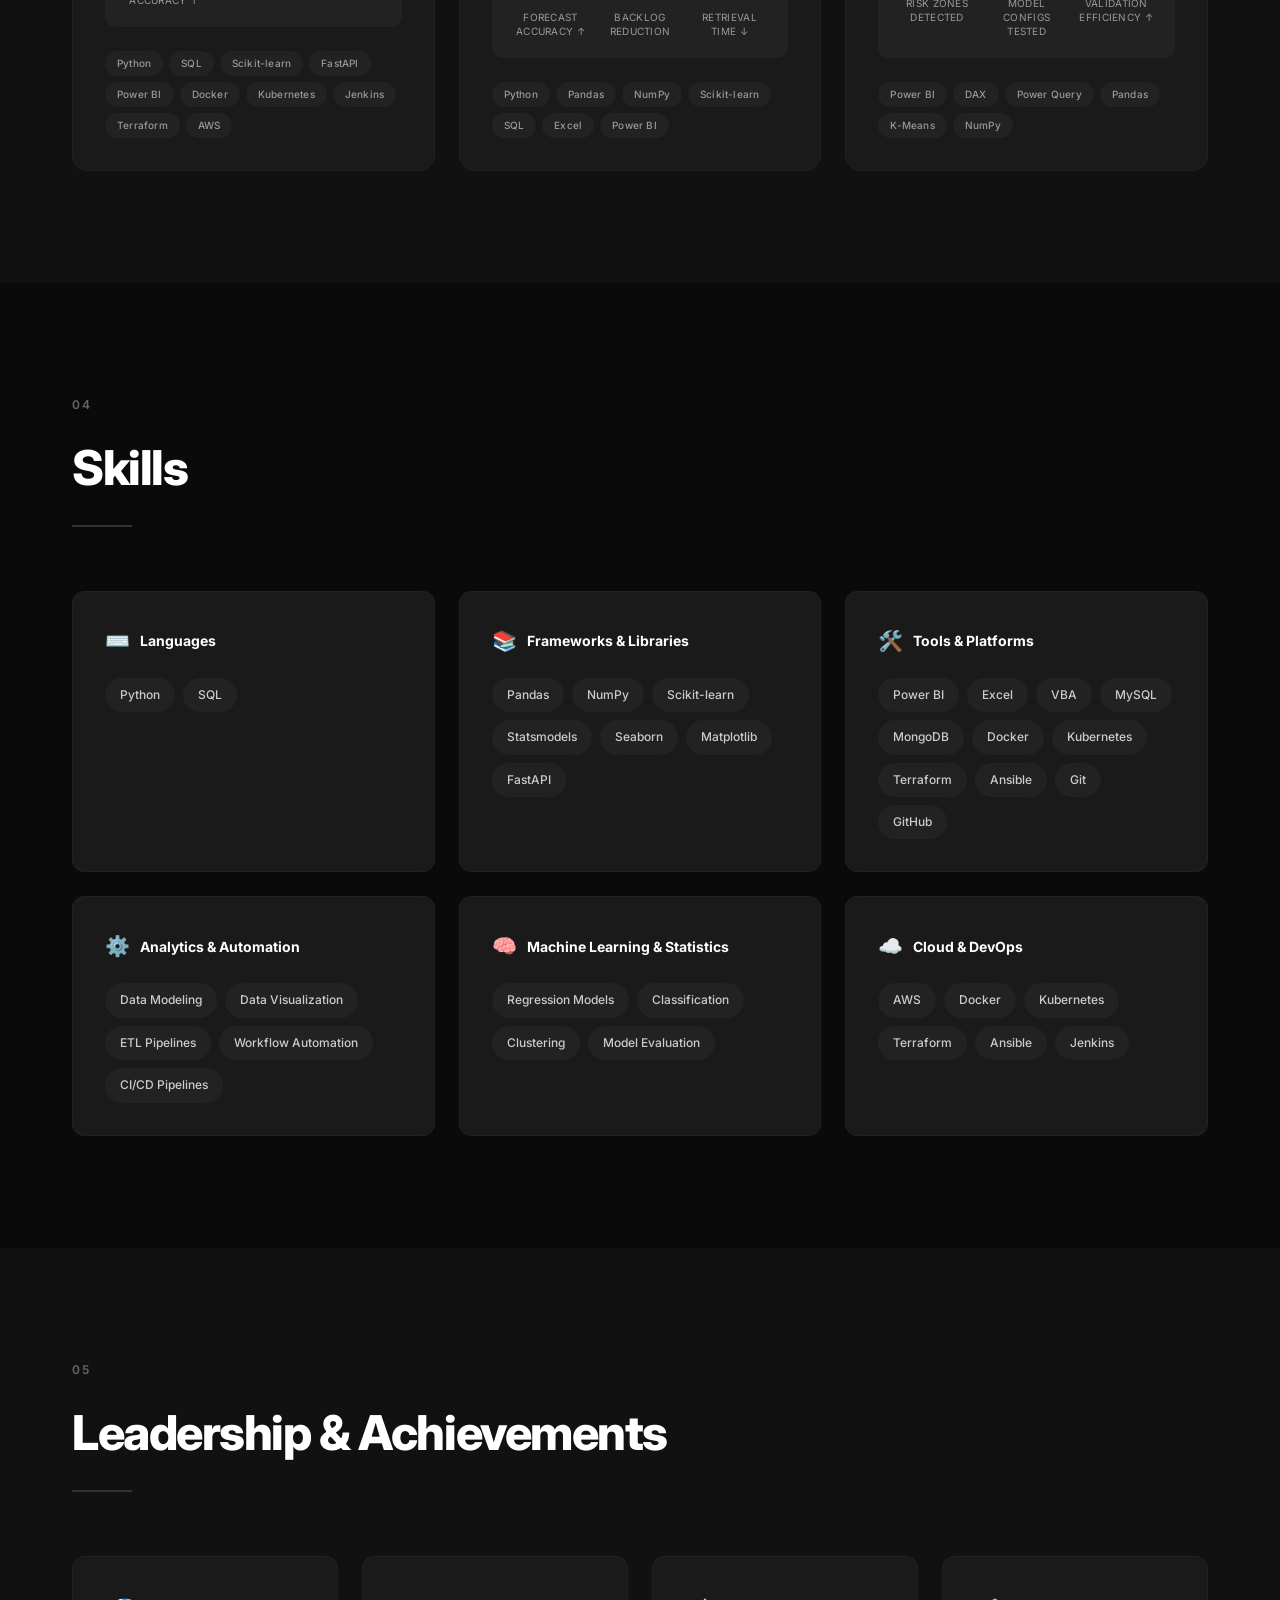
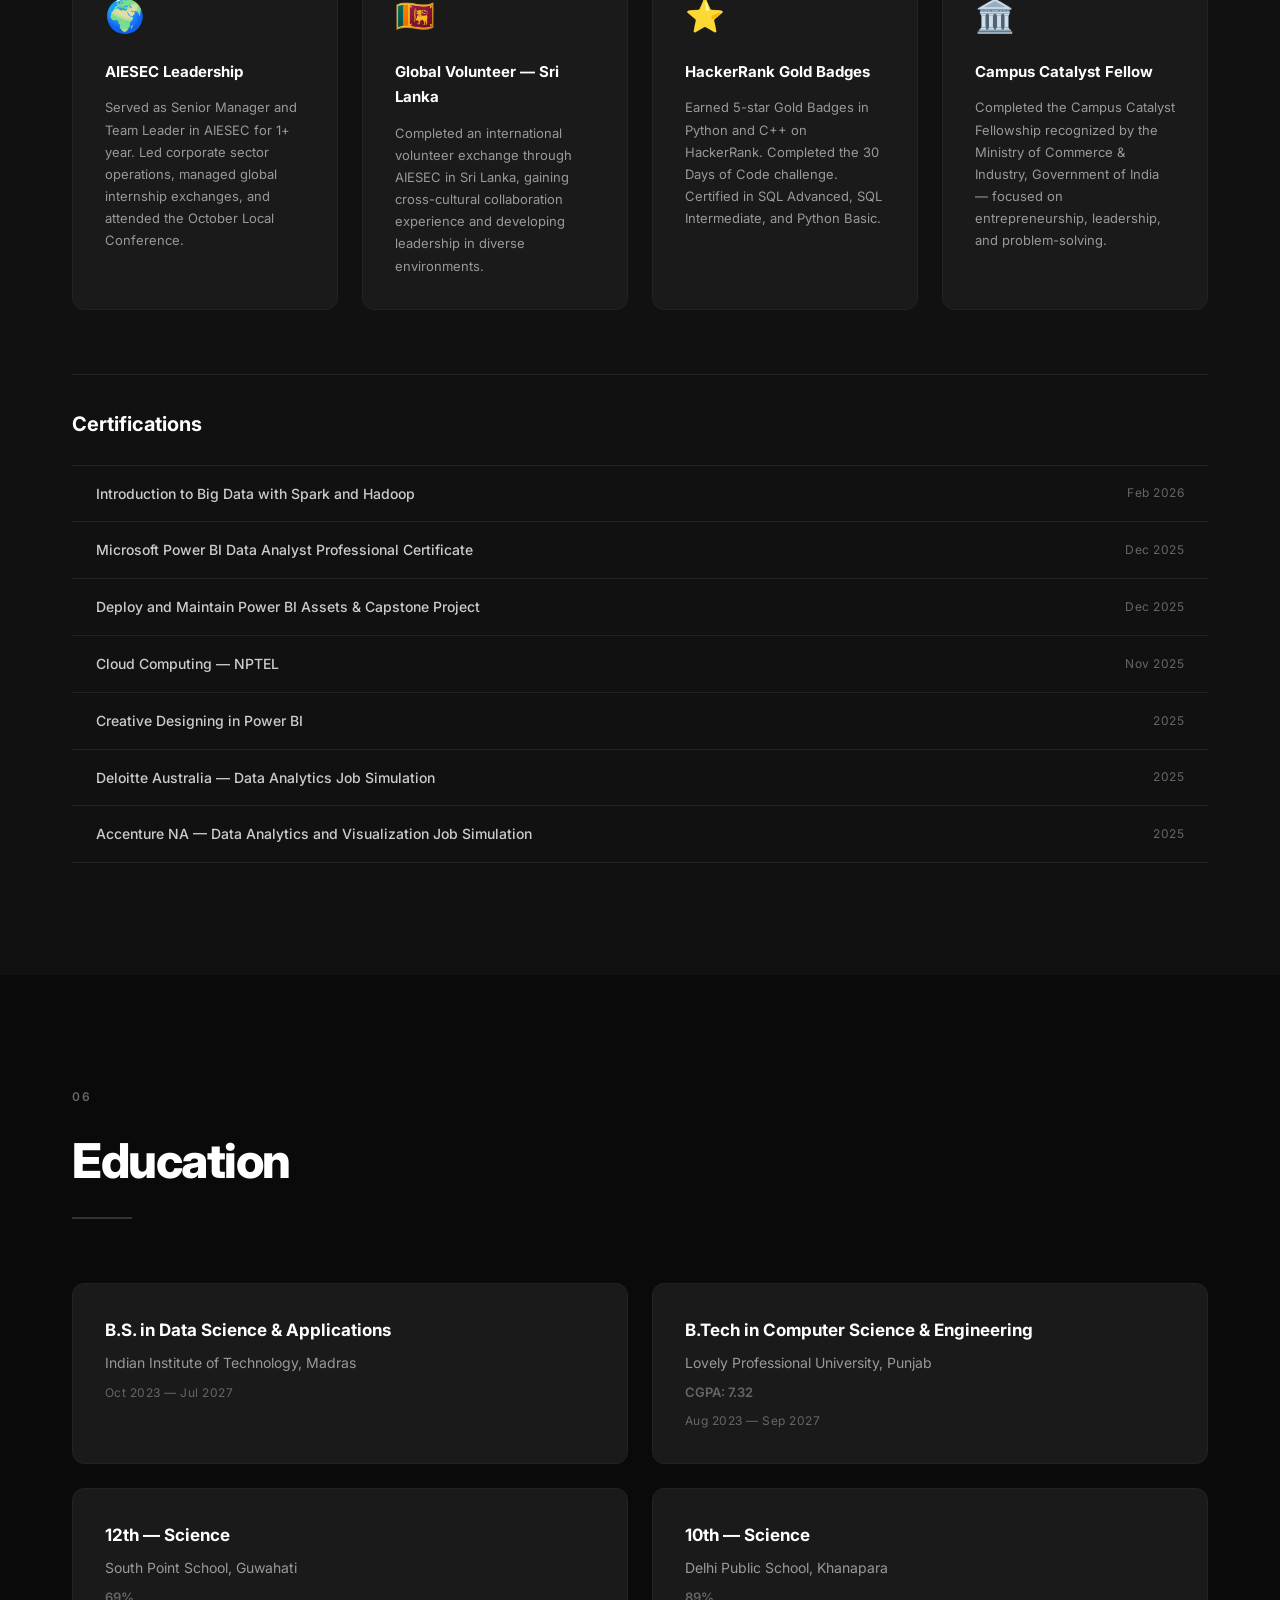
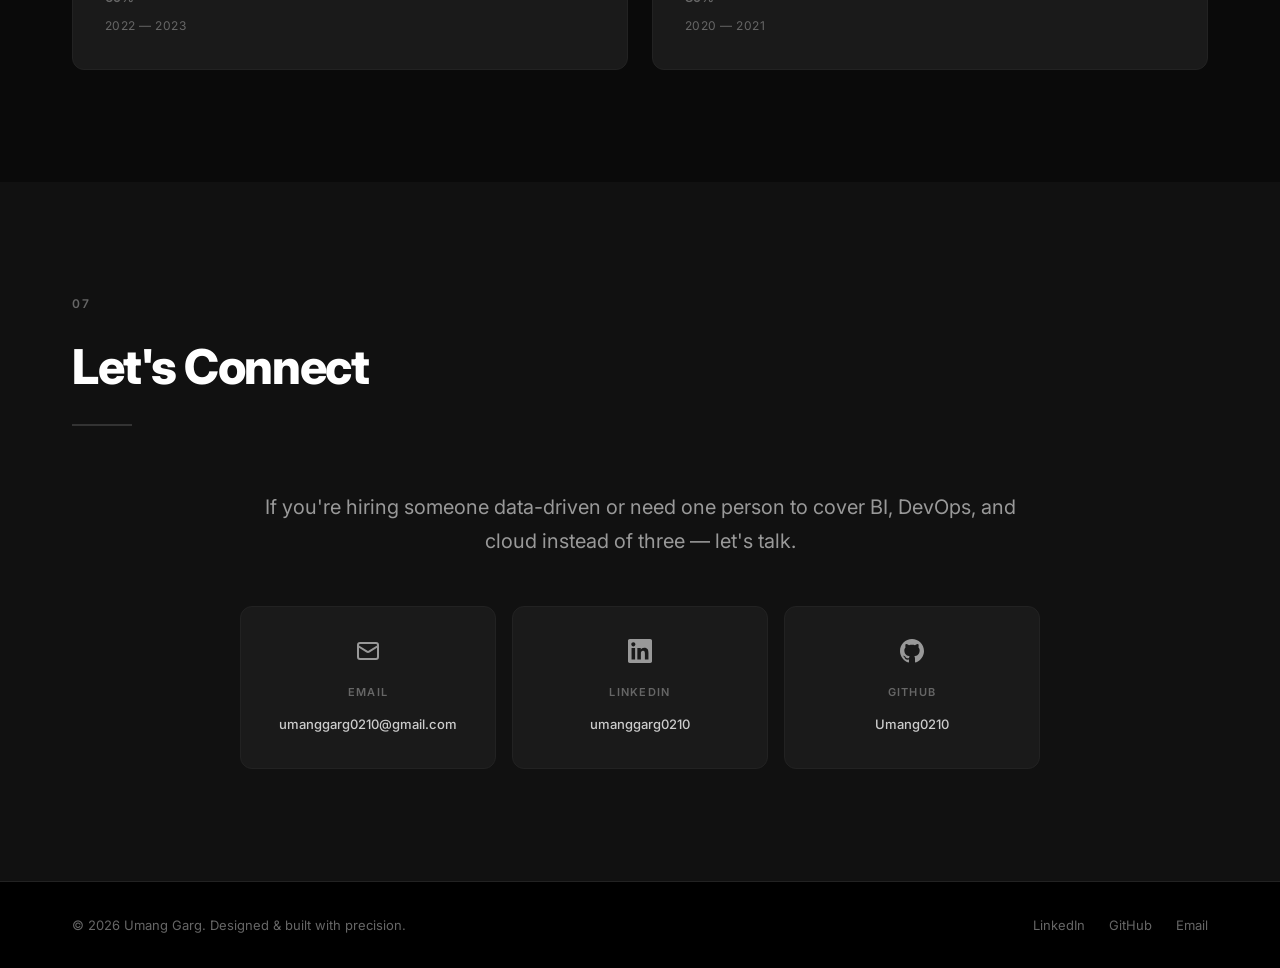
==== commit 67836566: "." ====
--- a/index.html
+++ b/index.html
@@ -1,406 +1,647 @@
-﻿<!DOCTYPE html>
+<!DOCTYPE html>
 <html lang="en">
-
 <head>
-  <meta charset="UTF-8">
-  <meta http-equiv="X-UA-Compatible" content="IE=edge">
-  <meta name="viewport" content="width=device-width, initial-scale=1, minimum-scale=1.0, shrink-to-fit=no">
-  <link href="images/favicon.png" rel="icon">
-  <title>Umang's Personal Portfolio</title>
-
-  <link rel='stylesheet' href='https://fonts.googleapis.com/css?family=Poppins:100,200,300,400,500,600,700,800,900'
-    type='text/css'>
-
-  <link rel="stylesheet" type="text/css" href="vendor/animate/animate.min.css">
-  <link rel="stylesheet" type="text/css" href="vendor/bootstrap/css/bootstrap.min.css">
-  <link rel="stylesheet" type="text/css" href="vendor/font-awesome/css/all.min.css">
-  <link rel="stylesheet" type="text/css" href="vendor/owl.carousel/assets/owl.carousel.min.css">
-  <link rel="stylesheet" type="text/css" href="vendor/magnific-popup/magnific-popup.min.css">
-  <link rel="stylesheet" type="text/css" href="vendor/jquery.mb.YTPlayer/css/jquery.mb.YTPlayer.min.css">
-  <link rel="stylesheet" type="text/css" href="css/stylesheet.css">
-  <link id="color-switcher" type="text/css" rel="stylesheet" href="#">
+    <meta charset="UTF-8">
+    <meta name="viewport" content="width=device-width, initial-scale=1.0">
+    <title>Umang Garg — Data Analyst & Engineer</title>
+    <meta name="description" content="Personal portfolio of Umang Garg — Data Analyst, Data Engineer, and ML practitioner. Automating insights and deploying decisions through scalable data systems.">
+    <link rel="preconnect" href="https://fonts.googleapis.com">
+    <link rel="preconnect" href="https://fonts.gstatic.com" crossorigin>
+    <link href="https://fonts.googleapis.com/css2?family=Inter:wght@300;400;500;600;700;800;900&display=swap" rel="stylesheet">
+    <link rel="stylesheet" href="styles.css">
 </head>
-
-<body data-bs-spy="scroll" data-bs-target=".navbar" data-bs-offset="70">
-
-  <div class="preloader">
-    <div class="lds-ellipsis">
-      <div></div>
-      <div></div>
-      <div></div>
-      <div></div>
-    </div>
-  </div>
-
-  <div id="main-wrapper">
-
-    <header id="header" class="sticky-top-slide">
-      <nav class="primary-menu navbar navbar-expand-lg text-uppercase navbar-line-under-text fw-600">
-        <div class="container position-relative">
-          <div class="col-auto col-lg-2 d-inline-flex ps-lg-0">
-            <a class="logo" href="index.html"> <img src="images/logo-2.png" alt="Umang's Portfolio"> </a>
-          </div>
-          <div class="col col-lg-8 navbar-accordion px-0">
-            <button class="navbar-toggler ms-auto" type="button" data-bs-toggle="collapse"
-              data-bs-target="#header-nav"><span></span><span></span><span></span></button>
-            <div id="header-nav" class="collapse navbar-collapse justify-content-center">
-              <ul class="navbar-nav">
-                <li class="nav-item"><a class="nav-link smooth-scroll active" href="#home">Home</a></li>
-                <li class="nav-item"><a class="nav-link smooth-scroll" href="#about">About</a></li>
-                <li class="nav-item"><a class="nav-link smooth-scroll" href="#services">Skills</a></li>
-                <li class="nav-item"><a class="nav-link smooth-scroll" href="#resume">Education</a></li>
-                <li class="nav-item"><a class="nav-link smooth-scroll" href="#experience">Experience</a></li>
-                <li class="nav-item"><a class="nav-link smooth-scroll" href="#portfolio">Portfolio</a></li>
-                <li class="nav-item"><a class="nav-link smooth-scroll" href="#contact">Contact</a></li>
-              </ul>
-            </div>
-          </div>
-          <div class="col-auto col-lg-2 d-flex justify-content-end ps-0">
-            <ul class="social-icons">
-              <li class="social-icons-linkedin"><a data-bs-toggle="tooltip"
-                  href="https://www.linkedin.com/in/umanggarg0210/" target="_blank" title="LinkedIn"><i
-                    class="fab fa-linkedin"></i></a></li>
-              <li class="social-icons-github"><a data-bs-toggle="tooltip" href="https://github.com/Umang0210"
-                  target="_blank" title="GitHub"><i class="fab fa-github"></i></a></li>
-              <li class="social-icons-instagram"><a data-bs-toggle="tooltip"
-                  href="https://www.instagram.com/_umangarg_/" target="_blank" title="Instagram"><i
-                    class="fab fa-instagram"></i></a></li>
+<body>
+
+    <!-- Navigation -->
+    <nav class="nav" id="nav">
+        <div class="nav-container">
+            <a href="#home" class="nav-logo">UG<span class="logo-dot">.</span></a>
+            <button class="nav-toggle" id="navToggle" aria-label="Toggle navigation">
+                <span class="hamburger"></span>
+            </button>
+            <ul class="nav-links" id="navLinks">
+                <li><a href="#home" class="nav-link active">Home</a></li>
+                <li><a href="#about" class="nav-link">About</a></li>
+                <li><a href="#experience" class="nav-link">Experience</a></li>
+                <li><a href="#projects" class="nav-link">Projects</a></li>
+                <li><a href="#skills" class="nav-link">Skills</a></li>
+                <li><a href="#leadership" class="nav-link">Leadership</a></li>
+                <li><a href="#education" class="nav-link">Education</a></li>
+                <li><a href="#contact" class="nav-link nav-link--cta">Let's Talk</a></li>
             </ul>
-          </div>
-        </div>
-      </nav>
-    </header>
-
-    <div id="content" role="main">
-
-      <section id="home">
-        <div class="hero-wrap">
-          <div class="hero-mask opacity-8 bg-primary"></div>
-          <div class="player"
-            data-property="{videoURL:'https://youtu.be/8So9OCr_HEA',containment:'#home', showControls:false, autoPlay:true, loop:true, mute:true, startAt:0, opacity:1}">
-          </div>
-          <div class="hero-content d-flex fullscreen-with-header">
-            <div class="container my-auto py-5 py-lg-0">
-              <div class="row py-4">
-                <div class="col-lg-7 text-center text-lg-start align-self-center order-1 order-lg-0">
-                  <h1 class="text-12 fw-300 mb-0 text-uppercase">Hi, I'm Umang Garg</h1>
-                  <div class="typed-strings">
-                    <p>Data Automation</p>
-                    <p>Analytics Builder</p>
-                    <p>Workflow Developer</p>
-                  </div>
-                  <h2 class="text-21 fw-600 text-uppercase mb-0 ms-n1"><span class="typed"></span></h2>
-                  <p class="text-5">based in Guwahati, Assam</p>
-                  <a href="#portfolio" class="btn btn-dark rounded-0 smooth-scroll mt-3">View My Works</a><a
-                    href="#contact" class="btn btn-link text-dark smooth-scroll mt-3">Contact Me<span
-                      class="text-4 ms-2"><i class="far fa-arrow-alt-circle-down"></i></span></a>
-                </div>
-                <div class="col-lg-5 text-center align-self-center mb-4 mb-lg-0 order-0 order-lg-1">
-                  <div class="bg-light rounded-pill d-inline-block p-3 shadow-lg wow zoomIn"> <img
-                      class="img-fluid rounded-pill d-block" src="images/web-developer.jpg" title="I'm Umang" alt="">
-                  </div>
-                </div>
-              </div>
-            </div>
-            <a href="#about" class="scroll-down-arrow text-dark smooth-scroll"><span class="animated"><i
-                  class="fas fa-arrow-down"></i></span></a>
-          </div>
-        </div>
-      </section>
-
-      <section id="about" class="section">
+        </div>
+    </nav>
+
+    <!-- Hero Section -->
+    <section class="hero" id="home">
+        <div class="hero-bg-grid"></div>
+        <div class="container hero-content">
+            <div class="hero-badge anim-fade-up">Data Analyst & Engineer</div>
+            <h1 class="hero-title anim-fade-up anim-delay-1">
+                <span class="hero-name">Umang Garg</span>
+            </h1>
+            <p class="hero-subtitle anim-fade-up anim-delay-2">
+                <span id="typingText"></span><span class="cursor">|</span>
+            </p>
+            <p class="hero-tagline anim-fade-up anim-delay-3">
+                Building scalable data systems that turn raw information into business decisions.<br>
+                From ETL pipelines to ML deployment — end to end.
+            </p>
+            <div class="hero-actions anim-fade-up anim-delay-4">
+                <a href="#projects" class="btn btn-primary">View My Work</a>
+                <a href="#contact" class="btn btn-outline">Get in Touch</a>
+            </div>
+            <div class="hero-metrics anim-fade-up anim-delay-5">
+                <div class="metric">
+                    <span class="metric-value" data-target="250000" data-suffix="+">0</span>
+                    <span class="metric-label">Records Analyzed</span>
+                </div>
+                <div class="metric">
+                    <span class="metric-value" data-target="25" data-suffix="+">0</span>
+                    <span class="metric-label">Daily Reports Automated</span>
+                </div>
+                <div class="metric">
+                    <span class="metric-value" data-target="99" data-suffix="%">0</span>
+                    <span class="metric-label">System Uptime</span>
+                </div>
+                <div class="metric">
+                    <span class="metric-value" data-target="80" data-suffix="%">0</span>
+                    <span class="metric-label">Pipeline Failures Cut</span>
+                </div>
+            </div>
+        </div>
+        <div class="hero-scroll-indicator">
+            <span>Scroll</span>
+            <div class="scroll-line"></div>
+        </div>
+    </section>
+
+    <!-- About Section -->
+    <section class="section section--light" id="about">
         <div class="container">
-          <p class="text-center mb-2 wow fadeInUp"><span class="bg-primary text-dark px-2">About Me</span></p>
-          <h2 class="text-10 fw-600 text-center mb-5 wow fadeInUp">Know Me More</h2>
-          <div class="row">
-            <div class="col-lg-9 mx-auto text-center wow fadeInUp">
-              <h2 class="text-8 fw-400 mb-3">Hi, I'm <span class="fw-700 border-bottom border-3 border-primary">Umang
-                  Garg</span></h2>
-              <p class="text-5 mb-5">I’m a data analyst focused on automation, data quality, and decision intelligence.
-                I build streamlined reporting pipelines, high-clarity dashboards, and analytical models that turn raw
-                data into reliable business insights. My work reduces manual effort, improves accuracy, and equips teams
-                with faster, sharper, data-driven decisions.</p>
-            </div>
-          </div>
-          <div class="row gy-3 mt-4 text-center justify-content-center">
-            <div class="col-6 col-lg-3 wow fadeInUp">
-              <p class="text-muted fw-500 mb-0">Name:</p>
-              <p class="text-4 text-dark fw-600 mb-0">Umang Garg</p>
-            </div>
-            <div class="col-6 col-lg-3 wow fadeInUp" data-wow-delay="0.2s">
-              <p class="text-muted fw-500 mb-0">Email:</p>
-              <p class="text-4 fw-600 mb-0"><a class="link-dark"
-                  href="mailto:umanggarg0210@gmail.com">umanggarg0210@gmail.com</a></p>
-            </div>
-            <div class="col-6 col-lg-3 wow fadeInUp" data-wow-delay="0.3s">
-              <p class="text-muted fw-500 mb-0">Date of birth:</p>
-              <p class="text-4 text-dark fw-600 mb-0">02 October, 2004</p>
-            </div>
-            <div class="col-6 col-lg-3 wow fadeInUp" data-wow-delay="0.4s">
-              <p class="text-muted fw-500 mb-0">From:</p>
-              <p class="text-4 text-dark fw-600 mb-0">Assam, India</p>
-            </div>
-          </div>
-        </div>
-      </section>
-
-      <section id="services" class="section bg-light">
+            <div class="section-header anim-fade-up">
+                <span class="section-number">01</span>
+                <h2 class="section-title">About</h2>
+                <div class="section-line"></div>
+            </div>
+            <div class="about-grid">
+                <div class="about-content anim-fade-up">
+                    <p class="about-lead">
+                        Data got interesting to me when I stopped treating it as a numbers problem.
+                    </p>
+                    <p>
+                        A business bleeds revenue for a reason. Systems fail at 2am for a reason. Customers leave quietly, and there's usually a pattern if you actually go looking. I started with curiosity and a lot of broken Python scripts. Then I got a real internship at <strong>Howden Insurance Brokers</strong> and stopped learning data in theory—and started doing it.
+                    </p>
+                    <p>
+                        Automated 25+ daily reports, cut manual work by 75% using Python and VBA, built Power BI dashboards that teams actually opened. What I took away from that: <em>an insight that doesn't reach the right person, reliably, might as well not exist.</em>
+                    </p>
+                    <p>
+                        That's why I don't stop at the dashboard. I've built pipelines, ML models, FastAPI backends, Docker containers, CI/CD workflows—churn prediction systems, traffic control models, asset monitoring dashboards—all with real business logic inside them.
+                    </p>
+                    <p>
+                        I've also done AIESEC leadership and a volunteer exchange in Sri Lanka, which sounds like resume filler but genuinely taught me that working with data and working with people are harder to separate than the job description usually admits.
+                    </p>
+                </div>
+                <div class="about-highlights anim-fade-up anim-delay-1">
+                    <div class="highlight-card">
+                        <div class="highlight-icon">⚡</div>
+                        <h3>Data-Driven Decisions</h3>
+                        <p>Transforming raw data into actionable business intelligence through scalable pipelines and predictive models.</p>
+                    </div>
+                    <div class="highlight-card">
+                        <div class="highlight-icon">🔧</div>
+                        <h3>End-to-End Systems</h3>
+                        <p>From data ingestion and ETL to model deployment and monitoring—building complete, production-ready solutions.</p>
+                    </div>
+                    <div class="highlight-card">
+                        <div class="highlight-icon">📊</div>
+                        <h3>Business Impact</h3>
+                        <p>Every dashboard, model, and pipeline is designed with one goal: measurable impact on business outcomes.</p>
+                    </div>
+                </div>
+            </div>
+        </div>
+    </section>
+
+    <!-- Experience Section -->
+    <section class="section section--dark" id="experience">
         <div class="container">
-          <p class=" text-center mb-2 wow fadeInUp"><span class="bg-primary text-dark px-2">What I Do?</span></p>
-          <h2 class="text-10 fw-600 text-center mb-5 wow fadeInUp">SKILLS</h2>
-          <div class="row gy-5 mt-5">
-            <div class="col-sm-6 col-lg-4 wow fadeInUp">
-              <div class="featured-box text-center px-md-4">
-                <div class="featured-box-icon text-primary text-13"> <i class="fas fa-palette"></i> </div>
-                <h3 class="text-6 fw-600 mb-3">n8n Workflow Automation</h3>
-                <p class="text-muted mb-0">I design multi-trigger n8n workflows that automate operational steps end to
-                  end.</p>
-              </div>
-            </div>
-            <div class="col-sm-6 col-lg-4 wow fadeInUp">
-              <div class="featured-box text-center px-md-4">
-                <div class="featured-box-icon text-primary text-13"> <i class="fas fa-desktop"></i></div>
-                <h3 class="text-6 fw-600 mb-3">Python & VBA Automation</h3>
-                <p class="text-muted mb-0">I build end-to-end automation pipelines that validate data and eliminate
-                  manual Excel work.</p>
-              </div>
-            </div>
-            <div class="col-sm-6 col-lg-4 wow fadeInUp">
-              <div class="featured-box text-center px-md-4">
-                <div class="featured-box-icon text-primary text-13"> <i class="fas fa-pencil-ruler"></i> </div>
-                <h3 class="text-6 fw-600 mb-3">Power BI Dashboards</h3>
-                <p class="text-muted mb-0">I design Power BI dashboards backed by clean data models and validation
-                  layers.</p>
-              </div>
-            </div>
-            <div class="col-sm-6 col-lg-4 wow fadeInUp">
-              <div class="featured-box text-center px-md-4">
-                <div class="featured-box-icon text-primary text-13"> <i class="fas fa-paint-brush"></i> </div>
-                <h3 class="text-6 fw-600 mb-3">Python Data Analysis</h3>
-                <p class="text-muted mb-0">I analyze datasets using Python to uncover patterns and validate data
-                  quality.</p>
-              </div>
-            </div>
-            <div class="col-sm-6 col-lg-4 wow fadeInUp">
-              <div class="featured-box text-center px-md-4">
-                <div class="featured-box-icon text-primary text-13"> <i class="fas fa-chart-area"></i> </div>
-                <h3 class="text-6 fw-600 mb-3">SQL & Database Operations</h3>
-                <p class="text-muted mb-0">I design SQL queries and database logic that support data extraction and
-                  pipeline readiness.</p>
-              </div>
-            </div>
-            <div class="col-sm-6 col-lg-4 wow fadeInUp">
-              <div class="featured-box text-center px-md-4">
-                <div class="featured-box-icon text-primary text-13"> <i class="fas fa-bullhorn"></i> </div>
-                <h3 class="text-6 fw-600 mb-3">Exception Handling Systems</h3>
-                <p class="text-muted mb-0">I build rule engines that detect anomalies early and trigger automated
-                  actions.</p>
-              </div>
-            </div>
-          </div>
-        </div>
-      </section>
-
-      <section id="resume" class="section">
+            <div class="section-header anim-fade-up">
+                <span class="section-number">02</span>
+                <h2 class="section-title">Experience</h2>
+                <div class="section-line"></div>
+            </div>
+            <div class="timeline">
+                <!-- Howden -->
+                <div class="timeline-item anim-fade-up">
+                    <div class="timeline-marker"></div>
+                    <div class="timeline-content">
+                        <div class="timeline-header">
+                            <div>
+                                <h3 class="timeline-role">Data Analyst Intern</h3>
+                                <p class="timeline-company">Howden Insurance Brokers Pvt. Ltd.</p>
+                            </div>
+                            <span class="timeline-date">Jun 2025 — Aug 2025</span>
+                        </div>
+                        <ul class="timeline-details">
+                            <li>Mined <strong>2.5L+ insurance records</strong> via SQL, identifying operational defects and <strong>reducing reporting errors by 25%</strong></li>
+                            <li>Engineered automated ETL pipelines in Python that slashed pipeline failure rate from 15% to 3%—turning an unreliable daily process into a system the business could depend on</li>
+                            <li>Designed Power BI dashboards with standardized KPI metrics that <strong>reduced reconciliation backlog by 25%</strong>, giving stakeholders real-time visibility</li>
+                            <li>Built a VBA + Python email automation system delivering <strong>25+ reports daily</strong> with zero manual intervention, <strong>cutting analyst effort by 75%</strong></li>
+                        </ul>
+                        <div class="timeline-tags">
+                            <span class="tag">SQL</span>
+                            <span class="tag">Python</span>
+                            <span class="tag">Power BI</span>
+                            <span class="tag">VBA</span>
+                            <span class="tag">ETL</span>
+                        </div>
+                    </div>
+                </div>
+
+                <!-- AIESEC Senior -->
+                <div class="timeline-item anim-fade-up">
+                    <div class="timeline-marker"></div>
+                    <div class="timeline-content">
+                        <div class="timeline-header">
+                            <div>
+                                <h3 class="timeline-role">Senior Manager — Outgoing Corporate Sector</h3>
+                                <p class="timeline-company">AIESEC in Jalandhar</p>
+                            </div>
+                            <span class="timeline-date">Feb 2025 — May 2025</span>
+                        </div>
+                        <ul class="timeline-details">
+                            <li>Led the Outgoing Corporate Sector team, managing company partnerships for global internship exchanges</li>
+                            <li>Conducted corporate outreach, partnership calls, and follow-ups with key stakeholders</li>
+                            <li>Guided junior members, monitored team performance, and improved internal processes for better efficiency</li>
+                        </ul>
+                        <div class="timeline-tags">
+                            <span class="tag">Leadership</span>
+                            <span class="tag">Stakeholder Management</span>
+                            <span class="tag">Team Building</span>
+                        </div>
+                    </div>
+                </div>
+
+                <!-- AIESEC Junior -->
+                <div class="timeline-item anim-fade-up">
+                    <div class="timeline-marker"></div>
+                    <div class="timeline-content">
+                        <div class="timeline-header">
+                            <div>
+                                <h3 class="timeline-role">Junior Manager</h3>
+                                <p class="timeline-company">AIESEC in Jalandhar</p>
+                            </div>
+                            <span class="timeline-date">Sep 2024 — Jan 2025</span>
+                        </div>
+                        <ul class="timeline-details">
+                            <li>Conducted international relations calls with partner entities to coordinate global internship opportunities</li>
+                            <li>Screened applicants, guided onboarding, and ensured smooth documentation and communication</li>
+                            <li>Acted as a bridge between candidates and host organizations, improving applicant experience</li>
+                        </ul>
+                        <div class="timeline-tags">
+                            <span class="tag">International Relations</span>
+                            <span class="tag">Communication</span>
+                        </div>
+                    </div>
+                </div>
+
+                <!-- Ciree -->
+                <div class="timeline-item anim-fade-up">
+                    <div class="timeline-marker"></div>
+                    <div class="timeline-content">
+                        <div class="timeline-header">
+                            <div>
+                                <h3 class="timeline-role">Campus Catalyst Fellow</h3>
+                                <p class="timeline-company">Ciree Skillversity — Ministry of Commerce & Industry, Govt. of India</p>
+                            </div>
+                            <span class="timeline-date">Nov 2025</span>
+                        </div>
+                        <ul class="timeline-details">
+                            <li>Completed the Campus Catalyst Fellowship recognized by the Ministry of Commerce & Industry, Government of India</li>
+                            <li>Executed six structured activities focused on entrepreneurship, leadership, and problem-solving</li>
+                            <li>Coordinated roles and aligned timelines in a three-member team for collaborative deliverables</li>
+                        </ul>
+                        <div class="timeline-tags">
+                            <span class="tag">Fellowship</span>
+                            <span class="tag">Entrepreneurship</span>
+                        </div>
+                    </div>
+                </div>
+
+                <!-- MD and Sons -->
+                <div class="timeline-item anim-fade-up">
+                    <div class="timeline-marker"></div>
+                    <div class="timeline-content">
+                        <div class="timeline-header">
+                            <div>
+                                <h3 class="timeline-role">Web Developer</h3>
+                                <p class="timeline-company">M D and Sons</p>
+                            </div>
+                            <span class="timeline-date">Jun 2024 — Jul 2024</span>
+                        </div>
+                        <ul class="timeline-details">
+                            <li>Built and customized a WordPress-based e-commerce website using themes and plugins</li>
+                            <li>Improved website performance by compressing images and optimizing plugin usage</li>
+                            <li>Ensured responsive design and smooth navigation across devices</li>
+                        </ul>
+                        <div class="timeline-tags">
+                            <span class="tag">WordPress</span>
+                            <span class="tag">HTML</span>
+                            <span class="tag">CSS</span>
+                            <span class="tag">JavaScript</span>
+                        </div>
+                    </div>
+                </div>
+            </div>
+        </div>
+    </section>
+
+    <!-- Projects Section -->
+    <section class="section section--light" id="projects">
         <div class="container">
-          <p class=" text-center mb-2 wow fadeInUp"><span class="bg-primary text-dark px-2">Educational Path</span></p>
-          <h2 class="text-10 fw-600 text-center mb-5 wow fadeInUp">Education</h2>
-          <div class="row">
-            <div class="col-lg-9 mx-auto wow fadeInUp">
-              <div class="border-start border-2 border-primary ps-4">
-                <div class="mb-5">
-                  <h3 class="text-6 fw-600 mb-1">B. Tech in Computer Science and Engineering</h3>
-                  <p class="text-primary fw-500">Lovely Professional University / 2023 - 2027</p>
-                </div>
-                <div>
-                  <h3 class="text-6 fw-600 mb-1">Bachelor's of Science in Data Science and Applications</h3>
-                  <p class="text-primary fw-500">Indian Institute of Technology, Madras / 2023 - 2027</p>
-                </div>
-              </div>
-            </div>
-          </div>
-        </div>
-      </section>
-
-      <section id="experience" class="section bg-light">
+            <div class="section-header anim-fade-up">
+                <span class="section-number">03</span>
+                <h2 class="section-title">Projects</h2>
+                <div class="section-line"></div>
+            </div>
+            <div class="projects-grid">
+                <!-- Project 1: Churn Prediction -->
+                <div class="project-card anim-fade-up">
+                    <div class="project-card-header">
+                        <div class="project-icon">
+                            <svg width="24" height="24" viewBox="0 0 24 24" fill="none" stroke="currentColor" stroke-width="2"><path d="M12 20V10"/><path d="M18 20V4"/><path d="M6 20v-4"/></svg>
+                        </div>
+                        <a href="https://github.com/Umang0210/Customer_Churn_and_Revenue_Intelligence_System" target="_blank" rel="noopener" class="project-github" aria-label="View on GitHub">
+                            <svg width="20" height="20" viewBox="0 0 24 24" fill="currentColor"><path d="M12 0c-6.626 0-12 5.373-12 12 0 5.302 3.438 9.8 8.207 11.387.599.111.793-.261.793-.577v-2.234c-3.338.726-4.033-1.416-4.033-1.416-.546-1.387-1.333-1.756-1.333-1.756-1.089-.745.083-.729.083-.729 1.205.084 1.839 1.237 1.839 1.237 1.07 1.834 2.807 1.304 3.492.997.107-.775.418-1.305.762-1.604-2.665-.305-5.467-1.334-5.467-5.931 0-1.311.469-2.381 1.236-3.221-.124-.303-.535-1.524.117-3.176 0 0 1.008-.322 3.301 1.23.957-.266 1.983-.399 3.003-.404 1.02.005 2.047.138 3.006.404 2.291-1.552 3.297-1.23 3.297-1.23.653 1.653.242 2.874.118 3.176.77.84 1.235 1.911 1.235 3.221 0 4.609-2.807 5.624-5.479 5.921.43.372.823 1.102.823 2.222v3.293c0 .319.192.694.801.576 4.765-1.589 8.199-6.086 8.199-11.386 0-6.627-5.373-12-12-12z"/></svg>
+                        </a>
+                    </div>
+                    <h3 class="project-title">Customer Churn & Revenue Intelligence System</h3>
+                    <p class="project-date">March 2026</p>
+                    <p class="project-desc">
+                        End-to-end ML system that predicts at-risk customers and quantifies revenue impact. Built with production-grade infrastructure including containerized deployments, self-healing policies, and cloud-provisioned infrastructure.
+                    </p>
+                    <div class="project-results">
+                        <div class="result-item">
+                            <span class="result-value" data-target="18" data-suffix="%">0</span>
+                            <span class="result-label">Churn Prediction Accuracy ↑</span>
+                        </div>
+                        <div class="result-item">
+                            <span class="result-value" data-target="99" data-suffix="%">0</span>
+                            <span class="result-label">System Uptime</span>
+                        </div>
+                        <div class="result-item">
+                            <span class="result-value" data-target="30" data-suffix="%">0</span>
+                            <span class="result-label">Model Latency ↓</span>
+                        </div>
+                    </div>
+                    <div class="project-stack">
+                        <span class="tag">Python</span>
+                        <span class="tag">SQL</span>
+                        <span class="tag">Scikit-learn</span>
+                        <span class="tag">FastAPI</span>
+                        <span class="tag">Power BI</span>
+                        <span class="tag">Docker</span>
+                        <span class="tag">Kubernetes</span>
+                        <span class="tag">Jenkins</span>
+                        <span class="tag">Terraform</span>
+                        <span class="tag">AWS</span>
+                    </div>
+                </div>
+
+                <!-- Project 2: Traffic Control -->
+                <div class="project-card anim-fade-up anim-delay-1">
+                    <div class="project-card-header">
+                        <div class="project-icon">
+                            <svg width="24" height="24" viewBox="0 0 24 24" fill="none" stroke="currentColor" stroke-width="2"><circle cx="12" cy="12" r="10"/><path d="M12 6v6l4 2"/></svg>
+                        </div>
+                        <a href="https://github.com/Umang0210/Traffic_Control_Prediction_Analytics_System" target="_blank" rel="noopener" class="project-github" aria-label="View on GitHub">
+                            <svg width="20" height="20" viewBox="0 0 24 24" fill="currentColor"><path d="M12 0c-6.626 0-12 5.373-12 12 0 5.302 3.438 9.8 8.207 11.387.599.111.793-.261.793-.577v-2.234c-3.338.726-4.033-1.416-4.033-1.416-.546-1.387-1.333-1.756-1.333-1.756-1.089-.745.083-.729.083-.729 1.205.084 1.839 1.237 1.839 1.237 1.07 1.834 2.807 1.304 3.492.997.107-.775.418-1.305.762-1.604-2.665-.305-5.467-1.334-5.467-5.931 0-1.311.469-2.381 1.236-3.221-.124-.303-.535-1.524.117-3.176 0 0 1.008-.322 3.301 1.23.957-.266 1.983-.399 3.003-.404 1.02.005 2.047.138 3.006.404 2.291-1.552 3.297-1.23 3.297-1.23.653 1.653.242 2.874.118 3.176.77.84 1.235 1.911 1.235 3.221 0 4.609-2.807 5.624-5.479 5.921.43.372.823 1.102.823 2.222v3.293c0 .319.192.694.801.576 4.765-1.589 8.199-6.086 8.199-11.386 0-6.627-5.373-12-12-12z"/></svg>
+                        </a>
+                    </div>
+                    <h3 class="project-title">Traffic Control Prediction System</h3>
+                    <p class="project-date">December 2025</p>
+                    <p class="project-desc">
+                        Predictive analytics system for traffic congestion forecasting. Unified four separate data sources into a single repository with automated data cleaning via VBA macros and real-time Power BI dashboards.
+                    </p>
+                    <div class="project-results">
+                        <div class="result-item">
+                            <span class="result-value" data-target="22" data-suffix="%">0</span>
+                            <span class="result-label">Forecast Accuracy ↑</span>
+                        </div>
+                        <div class="result-item">
+                            <span class="result-value" data-target="40" data-suffix="%">0</span>
+                            <span class="result-label">Backlog Reduction</span>
+                        </div>
+                        <div class="result-item">
+                            <span class="result-value" data-target="35" data-suffix="%">0</span>
+                            <span class="result-label">Retrieval Time ↓</span>
+                        </div>
+                    </div>
+                    <div class="project-stack">
+                        <span class="tag">Python</span>
+                        <span class="tag">Pandas</span>
+                        <span class="tag">NumPy</span>
+                        <span class="tag">Scikit-learn</span>
+                        <span class="tag">SQL</span>
+                        <span class="tag">Excel</span>
+                        <span class="tag">Power BI</span>
+                    </div>
+                </div>
+
+                <!-- Project 3: Drainage -->
+                <div class="project-card anim-fade-up anim-delay-2">
+                    <div class="project-card-header">
+                        <div class="project-icon">
+                            <svg width="24" height="24" viewBox="0 0 24 24" fill="none" stroke="currentColor" stroke-width="2"><rect x="3" y="3" width="18" height="18" rx="2"/><path d="M3 9h18"/><path d="M9 21V9"/></svg>
+                        </div>
+                        <a href="https://github.com/Umang0210/Drainage_Asset_Risk_Inspection_Analytics" target="_blank" rel="noopener" class="project-github" aria-label="View on GitHub">
+                            <svg width="20" height="20" viewBox="0 0 24 24" fill="currentColor"><path d="M12 0c-6.626 0-12 5.373-12 12 0 5.302 3.438 9.8 8.207 11.387.599.111.793-.261.793-.577v-2.234c-3.338.726-4.033-1.416-4.033-1.416-.546-1.387-1.333-1.756-1.333-1.756-1.089-.745.083-.729.083-.729 1.205.084 1.839 1.237 1.839 1.237 1.07 1.834 2.807 1.304 3.492.997.107-.775.418-1.305.762-1.604-2.665-.305-5.467-1.334-5.467-5.931 0-1.311.469-2.381 1.236-3.221-.124-.303-.535-1.524.117-3.176 0 0 1.008-.322 3.301 1.23.957-.266 1.983-.399 3.003-.404 1.02.005 2.047.138 3.006.404 2.291-1.552 3.297-1.23 3.297-1.23.653 1.653.242 2.874.118 3.176.77.84 1.235 1.911 1.235 3.221 0 4.609-2.807 5.624-5.479 5.921.43.372.823 1.102.823 2.222v3.293c0 .319.192.694.801.576 4.765-1.589 8.199-6.086 8.199-11.386 0-6.627-5.373-12-12-12z"/></svg>
+                        </a>
+                    </div>
+                    <h3 class="project-title">Drainage Manhole Asset Monitoring Dashboard</h3>
+                    <p class="project-date">December 2025</p>
+                    <p class="project-desc">
+                        Infrastructure monitoring system using K-Means clustering to detect high-risk drainage zones. Features automated model evaluation, a reusable testing framework, and an interactive Power BI dashboard for targeted maintenance planning.
+                    </p>
+                    <div class="project-results">
+                        <div class="result-item">
+                            <span class="result-value" data-target="3" data-suffix="">0</span>
+                            <span class="result-label">Risk Zones Detected</span>
+                        </div>
+                        <div class="result-item">
+                            <span class="result-value" data-target="5" data-suffix="">0</span>
+                            <span class="result-label">Model Configs Tested</span>
+                        </div>
+                        <div class="result-item">
+                            <span class="result-value" data-target="35" data-suffix="%">0</span>
+                            <span class="result-label">Validation Efficiency ↑</span>
+                        </div>
+                    </div>
+                    <div class="project-stack">
+                        <span class="tag">Power BI</span>
+                        <span class="tag">DAX</span>
+                        <span class="tag">Power Query</span>
+                        <span class="tag">Pandas</span>
+                        <span class="tag">K-Means</span>
+                        <span class="tag">NumPy</span>
+                    </div>
+                </div>
+            </div>
+        </div>
+    </section>
+
+    <!-- Skills Section -->
+    <section class="section section--dark" id="skills">
         <div class="container">
-          <p class=" text-center mb-2 wow fadeInUp"><span class="bg-primary text-dark px-2">Work History</span></p>
-          <h2 class="text-10 fw-600 text-center mb-5 wow fadeInUp">Experience</h2>
-          <div class="row">
-            <div class="col-lg-9 mx-auto wow fadeInUp">
-              <div class="border-start border-2 border-primary ps-4">
-
-                <div class="mb-5">
-                  <h3 class="text-6 fw-600 mb-1">Campus Catalyst Fellowship</h3>
-                  <p class="text-primary fw-500 mb-2">Ciree Skillversity · Part-time | Nov 2025 - Nov 2025</p>
-                  <p class="text-muted">Completed the Campus Catalyst Fellowship recognized by the Ministry of Commerce
-                    & Industry, Government of India. Over a one-month period, I executed six structured activities
-                    focused on entrepreneurship, leadership, and problem-solving. Two of these were delivered as part of
-                    a three-member team, where I coordinated roles, aligned timelines, and contributed to joint
-                    outcomes. The fellowship strengthened my ability to work through diverse problem statements,
-                    communicate decisions clearly, and maintain consistency across weekly deliverables.</p>
-                </div>
-
-                <div class="mb-5">
-                  <h3 class="text-6 fw-600 mb-1">Data Analyst</h3>
-                  <p class="text-primary fw-500 mb-2">Howden Insurance Brokers Limited · Internship | Jun 2025 - Aug
-                    2025</p>
-                  <p class="text-muted mb-2">Streamlined internal reporting and automated data workflows to improve
-                    operational efficiency:</p>
-                  <ul class="text-muted mb-2">
-                    <li>Automated Excel-based reports using Python + VBA, reducing manual work by 75%.</li>
-                    <li>Built an email automation system that delivered 25+ reports daily, saving 4–5 hours/day.</li>
-                    <li>Improved routine workflows and contributed to Power BI dashboard development for better insight
-                      generation.</li>
-                  </ul>
-                  <p class="text-muted"><strong>Tech Stack:</strong> Python, VBA, Excel, Selenium, Power BI.</p>
-                </div>
-
-                <div class="mb-5">
-                  <h3 class="text-6 fw-600 mb-1">Senior Manager Outgoing Corporate Sector</h3>
-                  <p class="text-primary fw-500 mb-2">AIESEC in India · Internship | Feb 2025 - May 2025</p>
-                  <ul class="text-muted">
-                    <li>Led the Outgoing Corporate Sector team, managing company partnerships for global internship
-                      exchanges.</li>
-                    <li>Conducted corporate outreach, partnership calls, and follow-ups with key stakeholders.</li>
-                    <li>Guided junior members, monitored team performance, and improved internal processes for better
-                      efficiency.</li>
-                    <li>Developed strong leadership, stakeholder management, and communication skills.</li>
-                  </ul>
-                </div>
-
-                <div>
-                  <h3 class="text-6 fw-600 mb-1">Junior Manager</h3>
-                  <p class="text-primary fw-500 mb-2">AIESEC in India · Part-time | Sep 2024 - Jan 2025</p>
-                  <ul class="text-muted">
-                    <li>Conducted international relations calls with partner entities to coordinate global internship
-                      opportunities.</li>
-                    <li>Screened applicants, guided them through onboarding, and ensured smooth documentation.</li>
-                    <li>Acted as a bridge between candidates and host organizations, improving the overall applicant
-                      experience.</li>
-                    <li>Strengthened communication, coordination, and customer management skills in a multicultural
-                      environment.</li>
-                  </ul>
-                </div>
-
-              </div>
-            </div>
-          </div>
-          <p class="text-center mt-5 wow fadeInUp"><a href="CV.pdf" target="_blank"
-              class="btn btn-outline-dark shadow-none rounded-0">Download CV</a></p>
-        </div>
-      </section>
-
-      <section id="portfolio" class="section">
+            <div class="section-header anim-fade-up">
+                <span class="section-number">04</span>
+                <h2 class="section-title">Skills</h2>
+                <div class="section-line"></div>
+            </div>
+            <div class="skills-grid">
+                <div class="skill-category anim-fade-up">
+                    <h3 class="skill-category-title">
+                        <span class="skill-icon">⌨️</span>
+                        Languages
+                    </h3>
+                    <div class="skill-items">
+                        <span class="skill-pill">Python</span>
+                        <span class="skill-pill">SQL</span>
+                    </div>
+                </div>
+                <div class="skill-category anim-fade-up anim-delay-1">
+                    <h3 class="skill-category-title">
+                        <span class="skill-icon">📚</span>
+                        Frameworks & Libraries
+                    </h3>
+                    <div class="skill-items">
+                        <span class="skill-pill">Pandas</span>
+                        <span class="skill-pill">NumPy</span>
+                        <span class="skill-pill">Scikit-learn</span>
+                        <span class="skill-pill">Statsmodels</span>
+                        <span class="skill-pill">Seaborn</span>
+                        <span class="skill-pill">Matplotlib</span>
+                        <span class="skill-pill">FastAPI</span>
+                    </div>
+                </div>
+                <div class="skill-category anim-fade-up anim-delay-2">
+                    <h3 class="skill-category-title">
+                        <span class="skill-icon">🛠️</span>
+                        Tools & Platforms
+                    </h3>
+                    <div class="skill-items">
+                        <span class="skill-pill">Power BI</span>
+                        <span class="skill-pill">Excel</span>
+                        <span class="skill-pill">VBA</span>
+                        <span class="skill-pill">MySQL</span>
+                        <span class="skill-pill">MongoDB</span>
+                        <span class="skill-pill">Docker</span>
+                        <span class="skill-pill">Kubernetes</span>
+                        <span class="skill-pill">Terraform</span>
+                        <span class="skill-pill">Ansible</span>
+                        <span class="skill-pill">Git</span>
+                        <span class="skill-pill">GitHub</span>
+                    </div>
+                </div>
+                <div class="skill-category anim-fade-up anim-delay-3">
+                    <h3 class="skill-category-title">
+                        <span class="skill-icon">⚙️</span>
+                        Analytics & Automation
+                    </h3>
+                    <div class="skill-items">
+                        <span class="skill-pill">Data Modeling</span>
+                        <span class="skill-pill">Data Visualization</span>
+                        <span class="skill-pill">ETL Pipelines</span>
+                        <span class="skill-pill">Workflow Automation</span>
+                        <span class="skill-pill">CI/CD Pipelines</span>
+                    </div>
+                </div>
+                <div class="skill-category anim-fade-up anim-delay-4">
+                    <h3 class="skill-category-title">
+                        <span class="skill-icon">🧠</span>
+                        Machine Learning & Statistics
+                    </h3>
+                    <div class="skill-items">
+                        <span class="skill-pill">Regression Models</span>
+                        <span class="skill-pill">Classification</span>
+                        <span class="skill-pill">Clustering</span>
+                        <span class="skill-pill">Model Evaluation</span>
+                    </div>
+                </div>
+                <div class="skill-category anim-fade-up anim-delay-5">
+                    <h3 class="skill-category-title">
+                        <span class="skill-icon">☁️</span>
+                        Cloud & DevOps
+                    </h3>
+                    <div class="skill-items">
+                        <span class="skill-pill">AWS</span>
+                        <span class="skill-pill">Docker</span>
+                        <span class="skill-pill">Kubernetes</span>
+                        <span class="skill-pill">Terraform</span>
+                        <span class="skill-pill">Ansible</span>
+                        <span class="skill-pill">Jenkins</span>
+                    </div>
+                </div>
+            </div>
+        </div>
+    </section>
+
+    <!-- Leadership & Achievements Section -->
+    <section class="section section--light" id="leadership">
         <div class="container">
-          <p class=" text-center mb-2 wow fadeInUp"><span class="bg-primary text-dark px-2">Portfolio</span></p>
-          <h2 class="text-10 fw-600 text-center mb-5 wow fadeInUp">Recent Projects</h2>
-          <ul class="portfolio-menu nav nav-tabs fw-600 justify-content-center border-bottom-0 mb-4 wow fadeInUp">
-            <li class="nav-item"> <a data-filter="*" class="nav-link rounded-0 active" href="javascript:void(0)">All</a>
-            </li>
-            <li class="nav-item"> <a data-filter=".detailed" href="javascript:void(0)" class="nav-link rounded-0">Power
-                BI</a></li>
-            <li class="nav-item"> <a data-filter=".mockups" href="javascript:void(0)" class="nav-link rounded-0">Python
-                & Excel</a></li>
-          </ul>
-          <div class="portfolio wow fadeInUp">
-            <div class="row g-4 mt-3 portfolio-filter">
-              <div class="col-sm-6 col-lg-4 detailed">
-                <div class="portfolio-box">
-                  <div class="portfolio-img"> <img class="img-fluid d-block" src="images/projects/drainage1.jpg" alt="">
-                    <div class="portfolio-overlay"> <a class="popup-ajax stretched-link"
-                        href="ajax/drainage-project.html"></a>
-                      <div class="portfolio-overlay-details">
-                        <h5 class="text-white text-5">Drainage Asset Risk Analytics</h5>
-                      </div>
-                    </div>
-                  </div>
-                </div>
-              </div>
-              <div class="col-sm-6 col-lg-4 detailed">
-                <div class="portfolio-box">
-                  <div class="portfolio-img"> <img class="img-fluid d-block" src="images/projects/amazon1.jpg" alt="">
-                    <div class="portfolio-overlay"> <a class="popup-ajax stretched-link"
-                        href="ajax/amazon-sales.html"></a>
-                      <div class="portfolio-overlay-details">
-                        <h5 class="text-white text-5">Amazon Sales Dashboard</h5>
-                      </div>
-                    </div>
-                  </div>
-                </div>
-              </div>
-              <div class="col-sm-6 col-lg-4 mockups">
-                <div class="portfolio-box">
-                  <div class="portfolio-img"> <img class="img-fluid d-block" src="images/projects/project-2.jpg" alt="">
-                    <div class="portfolio-overlay"> <a class="popup-ajax stretched-link"
-                        href="ajax/predictive-modeling.html"></a>
-                      <div class="portfolio-overlay-details">
-                        <h5 class="text-white text-5">Traffic Prediction System</h5>
-                      </div>
-                    </div>
-                  </div>
-                </div>
-              </div>
-            </div>
-          </div>
-        </div>
-      </section>
-
-      <section id="contact" class="section bg-primary">
+            <div class="section-header anim-fade-up">
+                <span class="section-number">05</span>
+                <h2 class="section-title">Leadership & Achievements</h2>
+                <div class="section-line"></div>
+            </div>
+            <div class="achievements-grid">
+                <div class="achievement-card anim-fade-up">
+                    <div class="achievement-icon">🌍</div>
+                    <h3>AIESEC Leadership</h3>
+                    <p>Served as Senior Manager and Team Leader in AIESEC for 1+ year. Led corporate sector operations, managed global internship exchanges, and attended the October Local Conference.</p>
+                </div>
+                <div class="achievement-card anim-fade-up anim-delay-1">
+                    <div class="achievement-icon">🇱🇰</div>
+                    <h3>Global Volunteer — Sri Lanka</h3>
+                    <p>Completed an international volunteer exchange through AIESEC in Sri Lanka, gaining cross-cultural collaboration experience and developing leadership in diverse environments.</p>
+                </div>
+                <div class="achievement-card anim-fade-up anim-delay-2">
+                    <div class="achievement-icon">⭐</div>
+                    <h3>HackerRank Gold Badges</h3>
+                    <p>Earned 5-star Gold Badges in Python and C++ on HackerRank. Completed the 30 Days of Code challenge. Certified in SQL Advanced, SQL Intermediate, and Python Basic.</p>
+                </div>
+                <div class="achievement-card anim-fade-up anim-delay-3">
+                    <div class="achievement-icon">🏛️</div>
+                    <h3>Campus Catalyst Fellow</h3>
+                    <p>Completed the Campus Catalyst Fellowship recognized by the Ministry of Commerce & Industry, Government of India — focused on entrepreneurship, leadership, and problem-solving.</p>
+                </div>
+            </div>
+
+            <div class="certs-section anim-fade-up">
+                <h3 class="certs-title">Certifications</h3>
+                <div class="certs-grid">
+                    <div class="cert-item">
+                        <span class="cert-name">Introduction to Big Data with Spark and Hadoop</span>
+                        <span class="cert-date">Feb 2026</span>
+                    </div>
+                    <div class="cert-item">
+                        <span class="cert-name">Microsoft Power BI Data Analyst Professional Certificate</span>
+                        <span class="cert-date">Dec 2025</span>
+                    </div>
+                    <div class="cert-item">
+                        <span class="cert-name">Deploy and Maintain Power BI Assets & Capstone Project</span>
+                        <span class="cert-date">Dec 2025</span>
+                    </div>
+                    <div class="cert-item">
+                        <span class="cert-name">Cloud Computing — NPTEL</span>
+                        <span class="cert-date">Nov 2025</span>
+                    </div>
+                    <div class="cert-item">
+                        <span class="cert-name">Creative Designing in Power BI</span>
+                        <span class="cert-date">2025</span>
+                    </div>
+                    <div class="cert-item">
+                        <span class="cert-name">Deloitte Australia — Data Analytics Job Simulation</span>
+                        <span class="cert-date">2025</span>
+                    </div>
+                    <div class="cert-item">
+                        <span class="cert-name">Accenture NA — Data Analytics and Visualization Job Simulation</span>
+                        <span class="cert-date">2025</span>
+                    </div>
+                </div>
+            </div>
+        </div>
+    </section>
+
+    <!-- Education Section -->
+    <section class="section section--dark" id="education">
         <div class="container">
-          <div class="row">
-            <div class="col-lg-5 text-center text-lg-start wow fadeInUp">
-              <h2 class="text-10 fw-600 mb-5">Let's get in touch</h2>
-              <p class="text-5 mb-5">I help teams automate data workflows and build reliable end-to-end systems.</p>
-              <h3 class="text-5 fw-600">Living In:</h3>
-              <address class="text-4 text-dark">Guwahati, Assam, India</address>
-            </div>
-            <div class="col-lg-6 ms-auto mt-5 mt-lg-0 wow fadeInUp" data-wow-delay="0.3s">
-              <h2 class="text-10 fw-600 text-center text-lg-start mb-5">Connect with Me</h2>
-              <form class="form-border" action="https://formspree.io/f/xrbndkbz" method="POST">
-                <div class="row g-4">
-                  <div class="col-12">
-                    <input id="name" name="name" type="text" placeholder="Your Name" class="form-control" required>
-                  </div>
-                  <div class="col-12">
-                    <input id="email" name="email" type="email" placeholder="Your Email" class="form-control" required>
-                  </div>
-                  <div class="col-12">
-                    <textarea id="message" name="message" placeholder="Describe your workflow or problem"
-                      class="form-control" rows="4" required></textarea>
-                  </div>
-                  <div class="col-12 text-center text-lg-start">
-                    <button class="btn btn-dark rounded-0" type="submit">Send Message</button>
-                  </div>
-                </div>
-              </form>
-            </div>
-          </div>
-        </div>
-      </section>
-
-    </div>
-
-    <footer id="footer" class="section bg-dark text-white text-center">
-      <div class="container">
-        <p class="mb-0">Copyright © 2025 <a class="fw-600 text-white" href="#">Umang Garg</a>. All Rights Reserved.</p>
-      </div>
+            <div class="section-header anim-fade-up">
+                <span class="section-number">06</span>
+                <h2 class="section-title">Education</h2>
+                <div class="section-line"></div>
+            </div>
+            <div class="education-grid">
+                <div class="edu-card anim-fade-up">
+                    <div class="edu-degree">B.S. in Data Science & Applications</div>
+                    <div class="edu-school">Indian Institute of Technology, Madras</div>
+                    <div class="edu-period">Oct 2023 — Jul 2027</div>
+                </div>
+                <div class="edu-card anim-fade-up anim-delay-1">
+                    <div class="edu-degree">B.Tech in Computer Science & Engineering</div>
+                    <div class="edu-school">Lovely Professional University, Punjab</div>
+                    <div class="edu-details">CGPA: 7.32</div>
+                    <div class="edu-period">Aug 2023 — Sep 2027</div>
+                </div>
+                <div class="edu-card anim-fade-up anim-delay-2">
+                    <div class="edu-degree">12th — Science</div>
+                    <div class="edu-school">South Point School, Guwahati</div>
+                    <div class="edu-details">69%</div>
+                    <div class="edu-period">2022 — 2023</div>
+                </div>
+                <div class="edu-card anim-fade-up anim-delay-3">
+                    <div class="edu-degree">10th — Science</div>
+                    <div class="edu-school">Delhi Public School, Khanapara</div>
+                    <div class="edu-details">89%</div>
+                    <div class="edu-period">2020 — 2021</div>
+                </div>
+            </div>
+        </div>
+    </section>
+
+    <!-- Contact Section -->
+    <section class="section section--light" id="contact">
+        <div class="container">
+            <div class="section-header anim-fade-up">
+                <span class="section-number">07</span>
+                <h2 class="section-title">Let's Connect</h2>
+                <div class="section-line"></div>
+            </div>
+            <div class="contact-content anim-fade-up">
+                <p class="contact-lead">
+                    If you're hiring someone data-driven or need one person to cover BI, DevOps, and cloud instead of three — let's talk.
+                </p>
+                <div class="contact-links">
+                    <a href="mailto:umanggarg0210@gmail.com" class="contact-card">
+                        <div class="contact-icon">
+                            <svg width="24" height="24" viewBox="0 0 24 24" fill="none" stroke="currentColor" stroke-width="2"><rect x="2" y="4" width="20" height="16" rx="2"/><path d="m22 7-8.97 5.7a1.94 1.94 0 0 1-2.06 0L2 7"/></svg>
+                        </div>
+                        <span class="contact-label">Email</span>
+                        <span class="contact-value">umanggarg0210@gmail.com</span>
+                    </a>
+                    <a href="https://linkedin.com/in/umanggarg0210" target="_blank" rel="noopener" class="contact-card">
+                        <div class="contact-icon">
+                            <svg width="24" height="24" viewBox="0 0 24 24" fill="currentColor"><path d="M20.447 20.452h-3.554v-5.569c0-1.328-.027-3.037-1.852-3.037-1.853 0-2.136 1.445-2.136 2.939v5.667H9.351V9h3.414v1.561h.046c.477-.9 1.637-1.85 3.37-1.85 3.601 0 4.267 2.37 4.267 5.455v6.286zM5.337 7.433c-1.144 0-2.063-.926-2.063-2.065 0-1.138.92-2.063 2.063-2.063 1.14 0 2.064.925 2.064 2.063 0 1.139-.925 2.065-2.064 2.065zm1.782 13.019H3.555V9h3.564v11.452zM22.225 0H1.771C.792 0 0 .774 0 1.729v20.542C0 23.227.792 24 1.771 24h20.451C23.2 24 24 23.227 24 22.271V1.729C24 .774 23.2 0 22.222 0h.003z"/></svg>
+                        </div>
+                        <span class="contact-label">LinkedIn</span>
+                        <span class="contact-value">umanggarg0210</span>
+                    </a>
+                    <a href="https://github.com/Umang0210" target="_blank" rel="noopener" class="contact-card">
+                        <div class="contact-icon">
+                            <svg width="24" height="24" viewBox="0 0 24 24" fill="currentColor"><path d="M12 0c-6.626 0-12 5.373-12 12 0 5.302 3.438 9.8 8.207 11.387.599.111.793-.261.793-.577v-2.234c-3.338.726-4.033-1.416-4.033-1.416-.546-1.387-1.333-1.756-1.333-1.756-1.089-.745.083-.729.083-.729 1.205.084 1.839 1.237 1.839 1.237 1.07 1.834 2.807 1.304 3.492.997.107-.775.418-1.305.762-1.604-2.665-.305-5.467-1.334-5.467-5.931 0-1.311.469-2.381 1.236-3.221-.124-.303-.535-1.524.117-3.176 0 0 1.008-.322 3.301 1.23.957-.266 1.983-.399 3.003-.404 1.02.005 2.047.138 3.006.404 2.291-1.552 3.297-1.23 3.297-1.23.653 1.653.242 2.874.118 3.176.77.84 1.235 1.911 1.235 3.221 0 4.609-2.807 5.624-5.479 5.921.43.372.823 1.102.823 2.222v3.293c0 .319.192.694.801.576 4.765-1.589 8.199-6.086 8.199-11.386 0-6.627-5.373-12-12-12z"/></svg>
+                        </div>
+                        <span class="contact-label">GitHub</span>
+                        <span class="contact-value">Umang0210</span>
+                    </a>
+
+                </div>
+            </div>
+        </div>
+    </section>
+
+    <!-- Footer -->
+    <footer class="footer">
+        <div class="container footer-content">
+            <p>&copy; 2026 Umang Garg. Designed & built with precision.</p>
+            <div class="footer-links">
+                <a href="https://linkedin.com/in/umanggarg0210" target="_blank" rel="noopener">LinkedIn</a>
+                <a href="https://github.com/Umang0210" target="_blank" rel="noopener">GitHub</a>
+                <a href="mailto:umanggarg0210@gmail.com">Email</a>
+            </div>
+        </div>
     </footer>
 
-  </div>
-
-  <a id="back-to-top" class="rounded-circle" href="javascript:void(0)"><i class="fas fa-arrow-up"></i></a>
-
-  <script src="vendor/jquery/jquery.min.js"></script>
-  <script src="vendor/bootstrap/js/bootstrap.bundle.min.js"></script>
-  <script src="vendor/jquery.easing/jquery.easing.min.js"></script>
-  <script src="vendor/jquery.appear/jquery.appear.min.js"></script>
-  <script src="vendor/wow/wow.min.js"></script>
-  <script src="vendor/typed/typed.min.js"></script>
-  <script src="vendor/jquery.mb.YTPlayer/jquery.mb.YTPlayer.min.js"></script>
-  <script src="vendor/isotope/isotope.pkgd.min.js"></script>
-  <script src="vendor/magnific-popup/jquery.magnific-popup.min.js"></script>
-  <script src="js/theme.js"></script>
+    <script src="script.js"></script>
 </body>
-
-</html>+</html>
--- a/styles.css
+++ b/styles.css
@@ -0,0 +1,1255 @@
+/* ============================================
+   DESIGN SYSTEM — Monochrome Portfolio
+   ============================================ */
+
+:root {
+    --black: #000000;
+    --near-black: #0a0a0a;
+    --dark-1: #111111;
+    --dark-2: #1a1a1a;
+    --dark-3: #222222;
+    --grey-dark: #333333;
+    --grey-mid: #666666;
+    --grey: #999999;
+    --grey-light: #cccccc;
+    --grey-lighter: #e5e5e5;
+    --off-white: #f5f5f5;
+    --white: #ffffff;
+
+    --font-main: 'Inter', -apple-system, BlinkMacSystemFont, 'Segoe UI', sans-serif;
+    --transition: 0.3s cubic-bezier(0.4, 0, 0.2, 1);
+    --transition-slow: 0.6s cubic-bezier(0.4, 0, 0.2, 1);
+}
+
+/* ============================================
+   RESET & BASE
+   ============================================ */
+
+*, *::before, *::after {
+    margin: 0;
+    padding: 0;
+    box-sizing: border-box;
+}
+
+html {
+    scroll-behavior: smooth;
+    font-size: 16px;
+}
+
+body {
+    font-family: var(--font-main);
+    background: var(--black);
+    color: var(--white);
+    line-height: 1.7;
+    -webkit-font-smoothing: antialiased;
+    -moz-osx-font-smoothing: grayscale;
+    overflow-x: hidden;
+}
+
+a {
+    color: inherit;
+    text-decoration: none;
+    transition: var(--transition);
+}
+
+ul { list-style: none; }
+
+img { max-width: 100%; display: block; }
+
+strong { font-weight: 600; }
+
+em { font-style: italic; }
+
+::selection {
+    background: var(--white);
+    color: var(--black);
+}
+
+/* ============================================
+   LAYOUT
+   ============================================ */
+
+.container {
+    max-width: 1200px;
+    margin: 0 auto;
+    padding: 0 2rem;
+}
+
+/* ============================================
+   NAVIGATION
+   ============================================ */
+
+.nav {
+    position: fixed;
+    top: 0;
+    left: 0;
+    right: 0;
+    z-index: 1000;
+    padding: 1.25rem 0;
+    transition: var(--transition);
+    background: transparent;
+}
+
+.nav.scrolled {
+    background: rgba(0, 0, 0, 0.92);
+    backdrop-filter: blur(20px);
+    -webkit-backdrop-filter: blur(20px);
+    padding: 0.75rem 0;
+    border-bottom: 1px solid rgba(255, 255, 255, 0.06);
+}
+
+.nav-container {
+    max-width: 1200px;
+    margin: 0 auto;
+    padding: 0 2rem;
+    display: flex;
+    align-items: center;
+    justify-content: space-between;
+}
+
+.nav-logo {
+    font-size: 1.5rem;
+    font-weight: 800;
+    letter-spacing: -0.03em;
+    color: var(--white);
+}
+
+.logo-dot {
+    color: var(--grey);
+}
+
+.nav-links {
+    display: flex;
+    align-items: center;
+    gap: 0.25rem;
+}
+
+.nav-link {
+    padding: 0.5rem 1rem;
+    font-size: 0.8125rem;
+    font-weight: 500;
+    color: var(--grey);
+    letter-spacing: 0.02em;
+    border-radius: 6px;
+    transition: var(--transition);
+}
+
+.nav-link:hover,
+.nav-link.active {
+    color: var(--white);
+}
+
+.nav-link--cta {
+    background: var(--white);
+    color: var(--black) !important;
+    font-weight: 600;
+    margin-left: 0.75rem;
+}
+
+.nav-link--cta:hover {
+    background: var(--grey-lighter);
+    color: var(--black) !important;
+    transform: translateY(-1px);
+}
+
+.nav-toggle {
+    display: none;
+    background: none;
+    border: none;
+    cursor: pointer;
+    padding: 0.5rem;
+    z-index: 1001;
+}
+
+.hamburger {
+    display: block;
+    width: 24px;
+    height: 2px;
+    background: var(--white);
+    position: relative;
+    transition: var(--transition);
+}
+
+.hamburger::before,
+.hamburger::after {
+    content: '';
+    position: absolute;
+    width: 24px;
+    height: 2px;
+    background: var(--white);
+    transition: var(--transition);
+}
+
+.hamburger::before { top: -7px; }
+.hamburger::after { top: 7px; }
+
+/* ============================================
+   HERO
+   ============================================ */
+
+.hero {
+    min-height: 100vh;
+    display: flex;
+    align-items: center;
+    justify-content: center;
+    position: relative;
+    overflow: hidden;
+    padding: 6rem 0 4rem;
+}
+
+.hero-bg-grid {
+    position: absolute;
+    inset: 0;
+    background-image: 
+        linear-gradient(rgba(255,255,255,0.03) 1px, transparent 1px),
+        linear-gradient(90deg, rgba(255,255,255,0.03) 1px, transparent 1px);
+    background-size: 60px 60px;
+    mask-image: radial-gradient(ellipse 80% 60% at 50% 50%, black 40%, transparent 100%);
+    -webkit-mask-image: radial-gradient(ellipse 80% 60% at 50% 50%, black 40%, transparent 100%);
+}
+
+.hero-content {
+    text-align: center;
+    position: relative;
+    z-index: 1;
+}
+
+.hero-badge {
+    display: inline-block;
+    padding: 0.5rem 1.5rem;
+    border: 1px solid var(--grey-dark);
+    border-radius: 100px;
+    font-size: 0.8125rem;
+    font-weight: 500;
+    letter-spacing: 0.1em;
+    text-transform: uppercase;
+    color: var(--grey);
+    margin-bottom: 2rem;
+}
+
+.hero-title {
+    margin-bottom: 1.5rem;
+}
+
+.hero-name {
+    font-size: clamp(3rem, 8vw, 6rem);
+    font-weight: 900;
+    letter-spacing: -0.04em;
+    line-height: 1.05;
+    display: block;
+    background: linear-gradient(180deg, var(--white) 0%, var(--grey) 100%);
+    -webkit-background-clip: text;
+    -webkit-text-fill-color: transparent;
+    background-clip: text;
+}
+
+.hero-subtitle {
+    font-size: clamp(1rem, 2.5vw, 1.375rem);
+    color: var(--grey);
+    font-weight: 400;
+    margin-bottom: 1.5rem;
+    min-height: 2rem;
+    font-family: 'Courier New', monospace;
+}
+
+.cursor {
+    animation: blink 1s infinite;
+    color: var(--grey);
+}
+
+@keyframes blink {
+    0%, 50% { opacity: 1; }
+    51%, 100% { opacity: 0; }
+}
+
+.hero-tagline {
+    font-size: 1.0625rem;
+    color: var(--grey);
+    max-width: 620px;
+    margin: 0 auto 3rem;
+    line-height: 1.8;
+}
+
+.hero-actions {
+    display: flex;
+    gap: 1rem;
+    justify-content: center;
+    margin-bottom: 4rem;
+}
+
+.btn {
+    display: inline-flex;
+    align-items: center;
+    padding: 0.875rem 2rem;
+    font-size: 0.875rem;
+    font-weight: 600;
+    font-family: var(--font-main);
+    letter-spacing: 0.02em;
+    border-radius: 8px;
+    cursor: pointer;
+    transition: var(--transition);
+    border: none;
+}
+
+.btn-primary {
+    background: var(--white);
+    color: var(--black);
+}
+
+.btn-primary:hover {
+    background: var(--grey-lighter);
+    transform: translateY(-2px);
+    box-shadow: 0 8px 30px rgba(255, 255, 255, 0.1);
+}
+
+.btn-outline {
+    background: transparent;
+    color: var(--white);
+    border: 1px solid var(--grey-dark);
+}
+
+.btn-outline:hover {
+    border-color: var(--grey);
+    background: rgba(255, 255, 255, 0.05);
+    transform: translateY(-2px);
+}
+
+.hero-metrics {
+    display: grid;
+    grid-template-columns: repeat(4, 1fr);
+    gap: 2rem;
+    max-width: 800px;
+    margin: 0 auto;
+    padding-top: 3rem;
+    border-top: 1px solid var(--dark-3);
+}
+
+.metric {
+    text-align: center;
+}
+
+.metric-value {
+    display: block;
+    font-size: 2rem;
+    font-weight: 800;
+    letter-spacing: -0.03em;
+    line-height: 1.2;
+    color: var(--white);
+}
+
+.metric-label {
+    display: block;
+    font-size: 0.75rem;
+    color: var(--grey);
+    letter-spacing: 0.04em;
+    text-transform: uppercase;
+    margin-top: 0.25rem;
+}
+
+.hero-scroll-indicator {
+    position: absolute;
+    bottom: 2rem;
+    left: 50%;
+    transform: translateX(-50%);
+    display: flex;
+    flex-direction: column;
+    align-items: center;
+    gap: 0.75rem;
+    color: var(--grey-mid);
+    font-size: 0.6875rem;
+    letter-spacing: 0.15em;
+    text-transform: uppercase;
+    animation: fadeInUp 1s ease 2s both;
+}
+
+.scroll-line {
+    width: 1px;
+    height: 40px;
+    background: linear-gradient(to bottom, var(--grey-mid), transparent);
+    animation: scrollPulse 2s infinite;
+}
+
+@keyframes scrollPulse {
+    0%, 100% { opacity: 0.3; transform: scaleY(0.5); }
+    50% { opacity: 1; transform: scaleY(1); }
+}
+
+/* ============================================
+   SECTIONS
+   ============================================ */
+
+.section {
+    padding: 7rem 0;
+}
+
+.section--dark {
+    background: var(--near-black);
+}
+
+.section--light {
+    background: var(--dark-1);
+}
+
+.section-header {
+    margin-bottom: 4rem;
+}
+
+.section-number {
+    display: block;
+    font-size: 0.75rem;
+    font-weight: 600;
+    color: var(--grey-mid);
+    letter-spacing: 0.15em;
+    text-transform: uppercase;
+    margin-bottom: 0.75rem;
+}
+
+.section-title {
+    font-size: clamp(2rem, 4vw, 3rem);
+    font-weight: 800;
+    letter-spacing: -0.03em;
+    color: var(--white);
+    margin-bottom: 1rem;
+}
+
+.section-line {
+    width: 60px;
+    height: 2px;
+    background: var(--grey-dark);
+}
+
+/* ============================================
+   ABOUT
+   ============================================ */
+
+.about-grid {
+    display: grid;
+    grid-template-columns: 1.2fr 0.8fr;
+    gap: 4rem;
+    align-items: start;
+}
+
+.about-lead {
+    font-size: 1.375rem;
+    font-weight: 500;
+    color: var(--white);
+    margin-bottom: 1.5rem;
+    line-height: 1.6;
+}
+
+.about-content p {
+    color: var(--grey);
+    margin-bottom: 1.25rem;
+    font-size: 0.9375rem;
+    line-height: 1.8;
+}
+
+.about-content p strong {
+    color: var(--white);
+}
+
+.about-content p em {
+    color: var(--grey-light);
+}
+
+.about-highlights {
+    display: flex;
+    flex-direction: column;
+    gap: 1.25rem;
+}
+
+.highlight-card {
+    padding: 1.75rem;
+    background: var(--dark-2);
+    border: 1px solid var(--dark-3);
+    border-radius: 12px;
+    transition: var(--transition);
+}
+
+.highlight-card:hover {
+    border-color: var(--grey-dark);
+    transform: translateY(-2px);
+}
+
+.highlight-icon {
+    font-size: 1.5rem;
+    margin-bottom: 0.75rem;
+}
+
+.highlight-card h3 {
+    font-size: 0.9375rem;
+    font-weight: 700;
+    color: var(--white);
+    margin-bottom: 0.5rem;
+}
+
+.highlight-card p {
+    font-size: 0.8125rem;
+    color: var(--grey);
+    line-height: 1.7;
+}
+
+/* ============================================
+   TIMELINE / EXPERIENCE
+   ============================================ */
+
+.timeline {
+    position: relative;
+    padding-left: 2.5rem;
+}
+
+.timeline::before {
+    content: '';
+    position: absolute;
+    left: 0;
+    top: 0;
+    bottom: 0;
+    width: 1px;
+    background: linear-gradient(to bottom, var(--grey-dark), transparent);
+}
+
+.timeline-item {
+    position: relative;
+    margin-bottom: 3rem;
+}
+
+.timeline-item:last-child {
+    margin-bottom: 0;
+}
+
+.timeline-marker {
+    position: absolute;
+    left: -2.5rem;
+    top: 0.375rem;
+    width: 9px;
+    height: 9px;
+    border-radius: 50%;
+    background: var(--grey-dark);
+    border: 2px solid var(--near-black);
+    transition: var(--transition);
+}
+
+.timeline-item:hover .timeline-marker {
+    background: var(--white);
+    box-shadow: 0 0 0 4px rgba(255, 255, 255, 0.1);
+}
+
+.timeline-content {
+    padding: 2rem;
+    background: var(--dark-2);
+    border: 1px solid var(--dark-3);
+    border-radius: 12px;
+    transition: var(--transition);
+}
+
+.timeline-content:hover {
+    border-color: var(--grey-dark);
+}
+
+.timeline-header {
+    display: flex;
+    justify-content: space-between;
+    align-items: flex-start;
+    margin-bottom: 1.25rem;
+    gap: 1rem;
+}
+
+.timeline-role {
+    font-size: 1.125rem;
+    font-weight: 700;
+    color: var(--white);
+    letter-spacing: -0.01em;
+}
+
+.timeline-company {
+    font-size: 0.875rem;
+    color: var(--grey);
+    margin-top: 0.25rem;
+}
+
+.timeline-date {
+    font-size: 0.75rem;
+    color: var(--grey-mid);
+    letter-spacing: 0.04em;
+    white-space: nowrap;
+    padding: 0.25rem 0.75rem;
+    border: 1px solid var(--dark-3);
+    border-radius: 100px;
+    flex-shrink: 0;
+}
+
+.timeline-details {
+    list-style: none;
+    margin-bottom: 1.25rem;
+}
+
+.timeline-details li {
+    position: relative;
+    padding-left: 1.25rem;
+    margin-bottom: 0.75rem;
+    font-size: 0.875rem;
+    color: var(--grey);
+    line-height: 1.7;
+}
+
+.timeline-details li::before {
+    content: '→';
+    position: absolute;
+    left: 0;
+    color: var(--grey-mid);
+}
+
+.timeline-details li strong {
+    color: var(--white);
+}
+
+.timeline-tags {
+    display: flex;
+    flex-wrap: wrap;
+    gap: 0.5rem;
+}
+
+.tag {
+    padding: 0.25rem 0.75rem;
+    font-size: 0.6875rem;
+    font-weight: 500;
+    color: var(--grey);
+    background: var(--dark-3);
+    border-radius: 100px;
+    letter-spacing: 0.02em;
+    transition: var(--transition);
+}
+
+.tag:hover {
+    color: var(--white);
+    background: var(--grey-dark);
+}
+
+/* ============================================
+   PROJECTS
+   ============================================ */
+
+.projects-grid {
+    display: grid;
+    grid-template-columns: repeat(3, 1fr);
+    gap: 1.5rem;
+}
+
+.project-card {
+    padding: 2rem;
+    background: var(--dark-2);
+    border: 1px solid var(--dark-3);
+    border-radius: 16px;
+    transition: var(--transition);
+    display: flex;
+    flex-direction: column;
+}
+
+.project-card:hover {
+    border-color: var(--grey-dark);
+    transform: translateY(-4px);
+    box-shadow: 0 20px 60px rgba(0, 0, 0, 0.3);
+}
+
+.project-card-header {
+    display: flex;
+    justify-content: space-between;
+    align-items: center;
+    margin-bottom: 1.5rem;
+}
+
+.project-icon {
+    color: var(--grey);
+}
+
+.project-github {
+    color: var(--grey-mid);
+    transition: var(--transition);
+    padding: 0.5rem;
+    border-radius: 8px;
+}
+
+.project-github:hover {
+    color: var(--white);
+    background: var(--dark-3);
+}
+
+.project-title {
+    font-size: 1.125rem;
+    font-weight: 700;
+    color: var(--white);
+    margin-bottom: 0.375rem;
+    letter-spacing: -0.01em;
+}
+
+.project-date {
+    font-size: 0.75rem;
+    color: var(--grey-mid);
+    margin-bottom: 1rem;
+    letter-spacing: 0.04em;
+}
+
+.project-desc {
+    font-size: 0.875rem;
+    color: var(--grey);
+    line-height: 1.7;
+    margin-bottom: 1.5rem;
+    flex-grow: 1;
+}
+
+.project-results {
+    display: grid;
+    grid-template-columns: repeat(3, 1fr);
+    gap: 0.75rem;
+    margin-bottom: 1.5rem;
+    padding: 1.25rem;
+    background: var(--dark-3);
+    border-radius: 10px;
+}
+
+.result-item {
+    text-align: center;
+}
+
+.result-value {
+    display: block;
+    font-size: 1.25rem;
+    font-weight: 800;
+    color: var(--white);
+    letter-spacing: -0.02em;
+}
+
+.result-label {
+    display: block;
+    font-size: 0.625rem;
+    color: var(--grey);
+    letter-spacing: 0.03em;
+    text-transform: uppercase;
+    margin-top: 0.125rem;
+    line-height: 1.4;
+}
+
+.project-stack {
+    display: flex;
+    flex-wrap: wrap;
+    gap: 0.375rem;
+}
+
+.project-stack .tag {
+    font-size: 0.625rem;
+}
+
+/* ============================================
+   SKILLS
+   ============================================ */
+
+.skills-grid {
+    display: grid;
+    grid-template-columns: repeat(3, 1fr);
+    gap: 1.5rem;
+}
+
+.skill-category {
+    padding: 2rem;
+    background: var(--dark-2);
+    border: 1px solid var(--dark-3);
+    border-radius: 12px;
+    transition: var(--transition);
+}
+
+.skill-category:hover {
+    border-color: var(--grey-dark);
+}
+
+.skill-category-title {
+    font-size: 0.875rem;
+    font-weight: 700;
+    color: var(--white);
+    margin-bottom: 1.25rem;
+    display: flex;
+    align-items: center;
+    gap: 0.625rem;
+}
+
+.skill-icon {
+    font-size: 1.25rem;
+}
+
+.skill-items {
+    display: flex;
+    flex-wrap: wrap;
+    gap: 0.5rem;
+}
+
+.skill-pill {
+    padding: 0.375rem 0.875rem;
+    font-size: 0.75rem;
+    font-weight: 500;
+    color: var(--grey-light);
+    background: var(--dark-3);
+    border-radius: 100px;
+    transition: var(--transition);
+    border: 1px solid transparent;
+}
+
+.skill-pill:hover {
+    color: var(--white);
+    border-color: var(--grey-dark);
+    transform: translateY(-1px);
+}
+
+/* ============================================
+   ACHIEVEMENTS
+   ============================================ */
+
+.achievements-grid {
+    display: grid;
+    grid-template-columns: repeat(4, 1fr);
+    gap: 1.5rem;
+    margin-bottom: 4rem;
+}
+
+.achievement-card {
+    padding: 2rem;
+    background: var(--dark-2);
+    border: 1px solid var(--dark-3);
+    border-radius: 12px;
+    transition: var(--transition);
+}
+
+.achievement-card:hover {
+    border-color: var(--grey-dark);
+    transform: translateY(-2px);
+}
+
+.achievement-icon {
+    font-size: 2rem;
+    margin-bottom: 1rem;
+}
+
+.achievement-card h3 {
+    font-size: 0.9375rem;
+    font-weight: 700;
+    color: var(--white);
+    margin-bottom: 0.75rem;
+}
+
+.achievement-card p {
+    font-size: 0.8125rem;
+    color: var(--grey);
+    line-height: 1.7;
+}
+
+/* Certifications */
+
+.certs-section {
+    padding-top: 2rem;
+    border-top: 1px solid var(--dark-3);
+}
+
+.certs-title {
+    font-size: 1.25rem;
+    font-weight: 700;
+    color: var(--white);
+    margin-bottom: 1.5rem;
+}
+
+.certs-grid {
+    display: grid;
+    gap: 0;
+}
+
+.cert-item {
+    display: flex;
+    justify-content: space-between;
+    align-items: center;
+    padding: 1rem 1.5rem;
+    border-bottom: 1px solid var(--dark-3);
+    transition: var(--transition);
+}
+
+.cert-item:first-child {
+    border-top: 1px solid var(--dark-3);
+}
+
+.cert-item:hover {
+    background: var(--dark-2);
+}
+
+.cert-name {
+    font-size: 0.875rem;
+    color: var(--grey-light);
+    font-weight: 500;
+}
+
+.cert-date {
+    font-size: 0.75rem;
+    color: var(--grey-mid);
+    letter-spacing: 0.04em;
+    white-space: nowrap;
+    margin-left: 2rem;
+}
+
+/* ============================================
+   EDUCATION
+   ============================================ */
+
+.education-grid {
+    display: grid;
+    grid-template-columns: repeat(2, 1fr);
+    gap: 1.5rem;
+}
+
+.edu-card {
+    padding: 2rem;
+    background: var(--dark-2);
+    border: 1px solid var(--dark-3);
+    border-radius: 12px;
+    transition: var(--transition);
+}
+
+.edu-card:hover {
+    border-color: var(--grey-dark);
+    transform: translateY(-2px);
+}
+
+.edu-degree {
+    font-size: 1.0625rem;
+    font-weight: 700;
+    color: var(--white);
+    margin-bottom: 0.375rem;
+}
+
+.edu-school {
+    font-size: 0.875rem;
+    color: var(--grey);
+    margin-bottom: 0.375rem;
+}
+
+.edu-details {
+    font-size: 0.8125rem;
+    color: var(--grey-mid);
+    font-weight: 600;
+    margin-bottom: 0.25rem;
+}
+
+.edu-period {
+    font-size: 0.75rem;
+    color: var(--grey-mid);
+    letter-spacing: 0.04em;
+    margin-top: 0.5rem;
+}
+
+/* ============================================
+   CONTACT
+   ============================================ */
+
+.contact-content {
+    text-align: center;
+    max-width: 800px;
+    margin: 0 auto;
+}
+
+.contact-lead {
+    font-size: 1.25rem;
+    color: var(--grey);
+    line-height: 1.7;
+    margin-bottom: 3rem;
+}
+
+.contact-links {
+    display: grid;
+    grid-template-columns: repeat(3, 1fr);
+    gap: 1rem;
+}
+
+.contact-card {
+    padding: 2rem 1.5rem;
+    background: var(--dark-2);
+    border: 1px solid var(--dark-3);
+    border-radius: 12px;
+    display: flex;
+    flex-direction: column;
+    align-items: center;
+    gap: 0.75rem;
+    transition: var(--transition);
+}
+
+.contact-card:hover {
+    border-color: var(--grey-dark);
+    transform: translateY(-4px);
+    box-shadow: 0 12px 40px rgba(0, 0, 0, 0.3);
+}
+
+.contact-icon {
+    color: var(--grey);
+    transition: var(--transition);
+}
+
+.contact-card:hover .contact-icon {
+    color: var(--white);
+}
+
+.contact-label {
+    font-size: 0.6875rem;
+    color: var(--grey-mid);
+    letter-spacing: 0.12em;
+    text-transform: uppercase;
+    font-weight: 600;
+}
+
+.contact-value {
+    font-size: 0.8125rem;
+    color: var(--grey-light);
+    font-weight: 500;
+    word-break: break-all;
+}
+
+/* ============================================
+   FOOTER
+   ============================================ */
+
+.footer {
+    padding: 2rem 0;
+    border-top: 1px solid var(--dark-3);
+    background: var(--black);
+}
+
+.footer-content {
+    display: flex;
+    justify-content: space-between;
+    align-items: center;
+}
+
+.footer-content p {
+    font-size: 0.8125rem;
+    color: var(--grey-mid);
+}
+
+.footer-links {
+    display: flex;
+    gap: 1.5rem;
+}
+
+.footer-links a {
+    font-size: 0.8125rem;
+    color: var(--grey-mid);
+    transition: var(--transition);
+}
+
+.footer-links a:hover {
+    color: var(--white);
+}
+
+/* ============================================
+   ANIMATIONS
+   ============================================ */
+
+.anim-fade-up {
+    opacity: 0;
+    transform: translateY(30px);
+    transition: opacity 0.8s cubic-bezier(0.4, 0, 0.2, 1),
+                transform 0.8s cubic-bezier(0.4, 0, 0.2, 1);
+}
+
+.anim-fade-up.visible {
+    opacity: 1;
+    transform: translateY(0);
+}
+
+.anim-delay-1 { transition-delay: 0.1s; }
+.anim-delay-2 { transition-delay: 0.2s; }
+.anim-delay-3 { transition-delay: 0.3s; }
+.anim-delay-4 { transition-delay: 0.4s; }
+.anim-delay-5 { transition-delay: 0.5s; }
+
+@keyframes fadeInUp {
+    from {
+        opacity: 0;
+        transform: translateX(-50%) translateY(20px);
+    }
+    to {
+        opacity: 1;
+        transform: translateX(-50%) translateY(0);
+    }
+}
+
+/* ============================================
+   RESPONSIVE
+   ============================================ */
+
+@media (max-width: 1024px) {
+    .projects-grid {
+        grid-template-columns: 1fr 1fr;
+    }
+
+    .achievements-grid {
+        grid-template-columns: repeat(2, 1fr);
+    }
+
+    .skills-grid {
+        grid-template-columns: repeat(2, 1fr);
+    }
+
+    .contact-links {
+        grid-template-columns: repeat(2, 1fr);
+    }
+}
+
+@media (max-width: 768px) {
+    .section {
+        padding: 5rem 0;
+    }
+
+    .nav-toggle {
+        display: block;
+    }
+
+    .nav-links {
+        position: fixed;
+        top: 0;
+        right: -100%;
+        width: 280px;
+        height: 100vh;
+        background: var(--dark-1);
+        flex-direction: column;
+        justify-content: center;
+        align-items: flex-start;
+        padding: 2rem;
+        gap: 0.5rem;
+        transition: var(--transition-slow);
+        border-left: 1px solid var(--dark-3);
+    }
+
+    .nav-links.active {
+        right: 0;
+    }
+
+    .nav-link {
+        font-size: 1rem;
+        padding: 0.75rem 1rem;
+        width: 100%;
+    }
+
+    .nav-link--cta {
+        margin-left: 0;
+        margin-top: 1rem;
+        text-align: center;
+        justify-content: center;
+    }
+
+    .hamburger.active {
+        background: transparent;
+    }
+
+    .hamburger.active::before {
+        top: 0;
+        transform: rotate(45deg);
+    }
+
+    .hamburger.active::after {
+        top: 0;
+        transform: rotate(-45deg);
+    }
+
+    .hero-metrics {
+        grid-template-columns: repeat(2, 1fr);
+        gap: 1.5rem;
+    }
+
+    .about-grid {
+        grid-template-columns: 1fr;
+        gap: 2.5rem;
+    }
+
+    .projects-grid {
+        grid-template-columns: 1fr;
+    }
+
+    .project-results {
+        grid-template-columns: repeat(3, 1fr);
+    }
+
+    .skills-grid {
+        grid-template-columns: 1fr;
+    }
+
+    .achievements-grid {
+        grid-template-columns: 1fr;
+    }
+
+    .education-grid {
+        grid-template-columns: 1fr;
+    }
+
+    .contact-links {
+        grid-template-columns: 1fr 1fr;
+    }
+
+    .timeline {
+        padding-left: 1.5rem;
+    }
+
+    .timeline-marker {
+        left: -1.5rem;
+    }
+
+    .timeline-header {
+        flex-direction: column;
+        gap: 0.5rem;
+    }
+
+    .timeline-date {
+        align-self: flex-start;
+    }
+
+    .footer-content {
+        flex-direction: column;
+        gap: 1rem;
+        text-align: center;
+    }
+
+    .cert-item {
+        flex-direction: column;
+        gap: 0.375rem;
+        align-items: flex-start;
+    }
+
+    .cert-date {
+        margin-left: 0;
+    }
+}
+
+@media (max-width: 480px) {
+    .container {
+        padding: 0 1.25rem;
+    }
+
+    .hero {
+        padding: 5rem 0 3rem;
+    }
+
+    .hero-actions {
+        flex-direction: column;
+        align-items: center;
+    }
+
+    .btn {
+        width: 100%;
+        max-width: 280px;
+        justify-content: center;
+    }
+
+    .hero-metrics {
+        grid-template-columns: 1fr 1fr;
+    }
+
+    .contact-links {
+        grid-template-columns: 1fr;
+    }
+
+    .project-results {
+        grid-template-columns: 1fr;
+        gap: 1rem;
+    }
+}
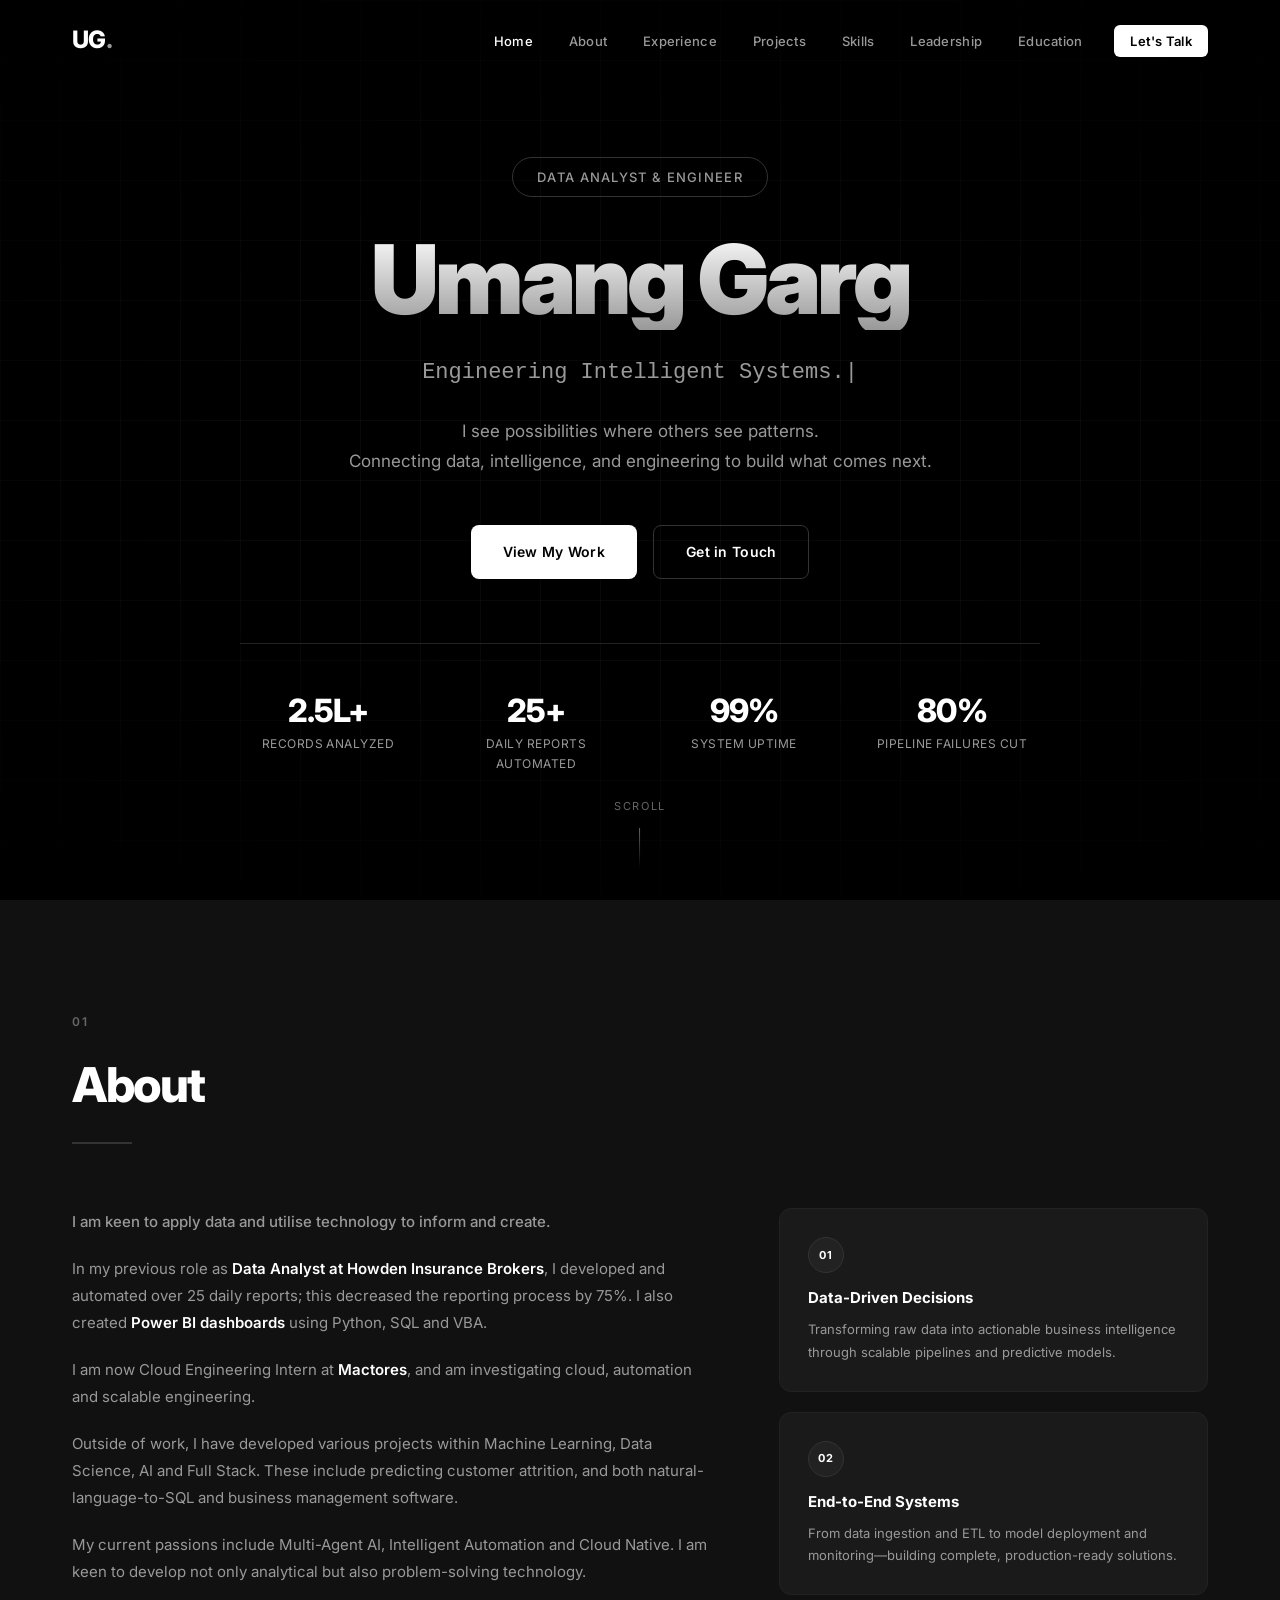
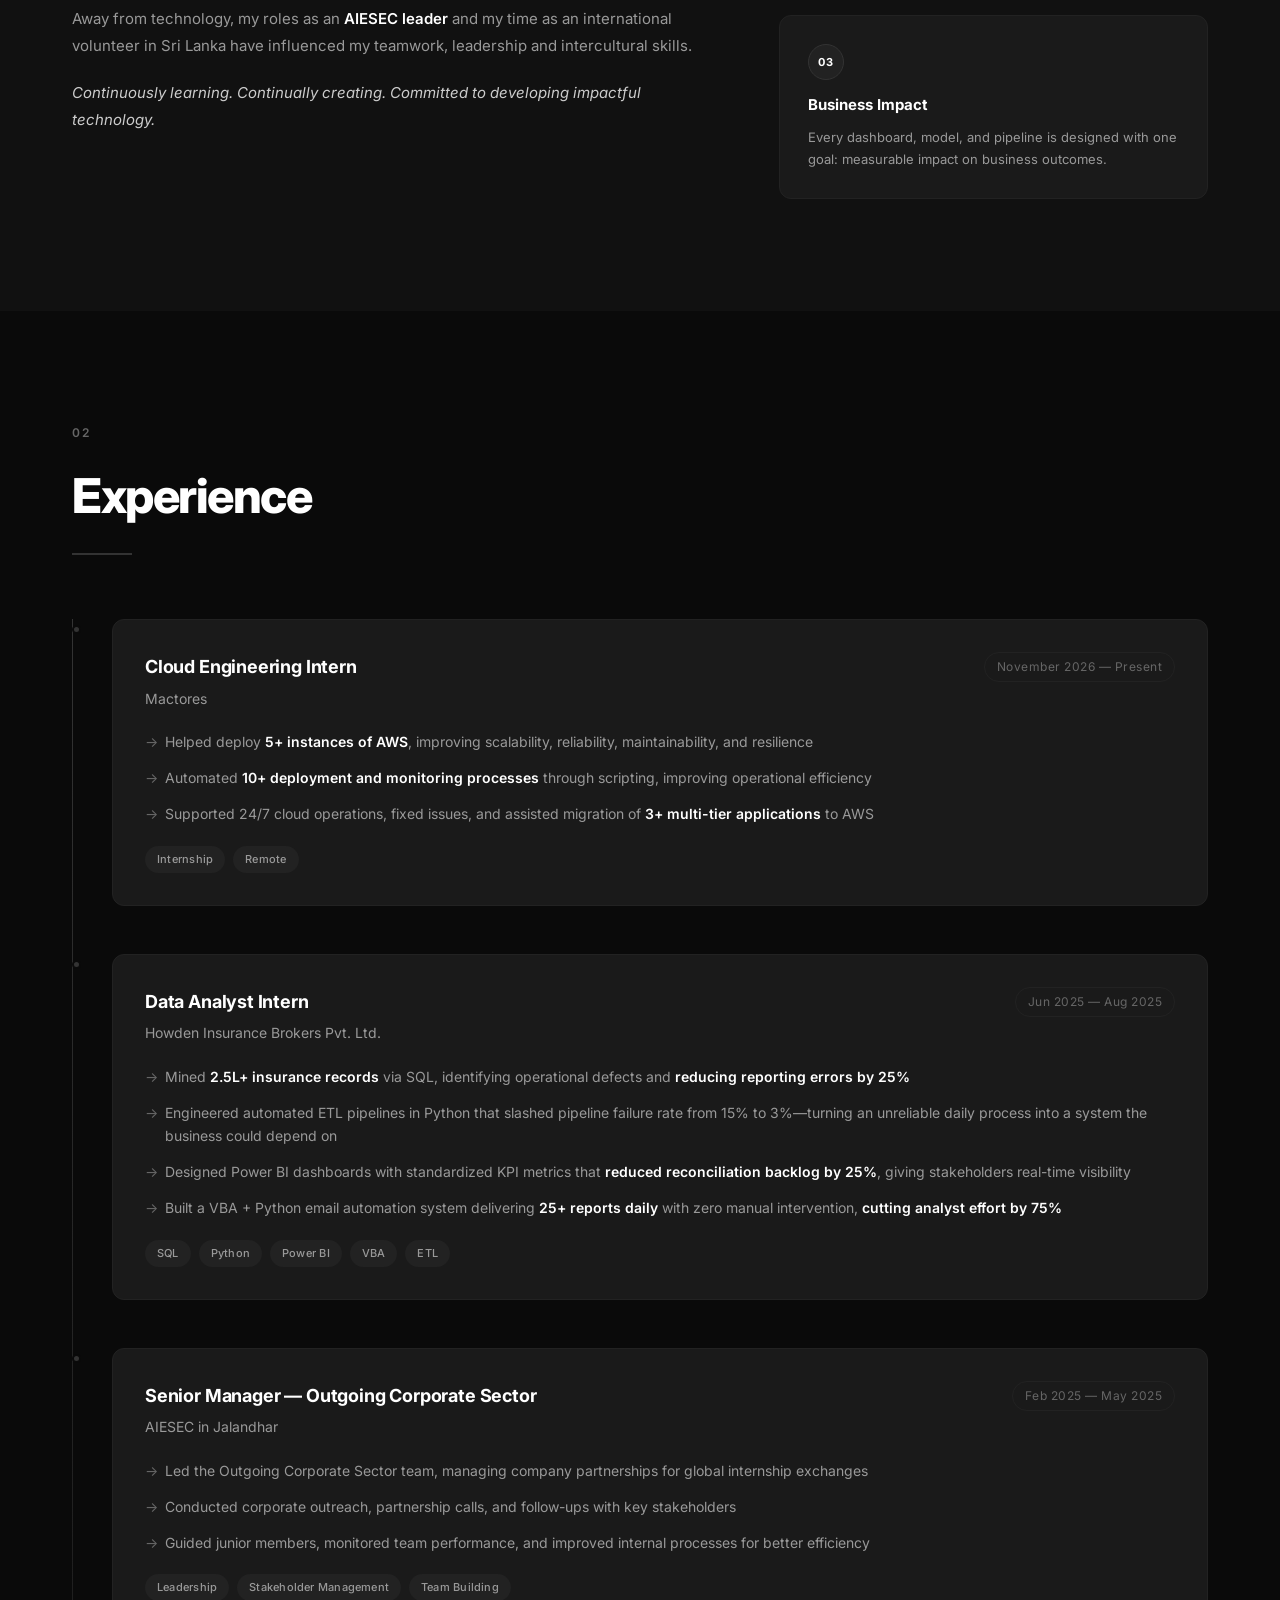
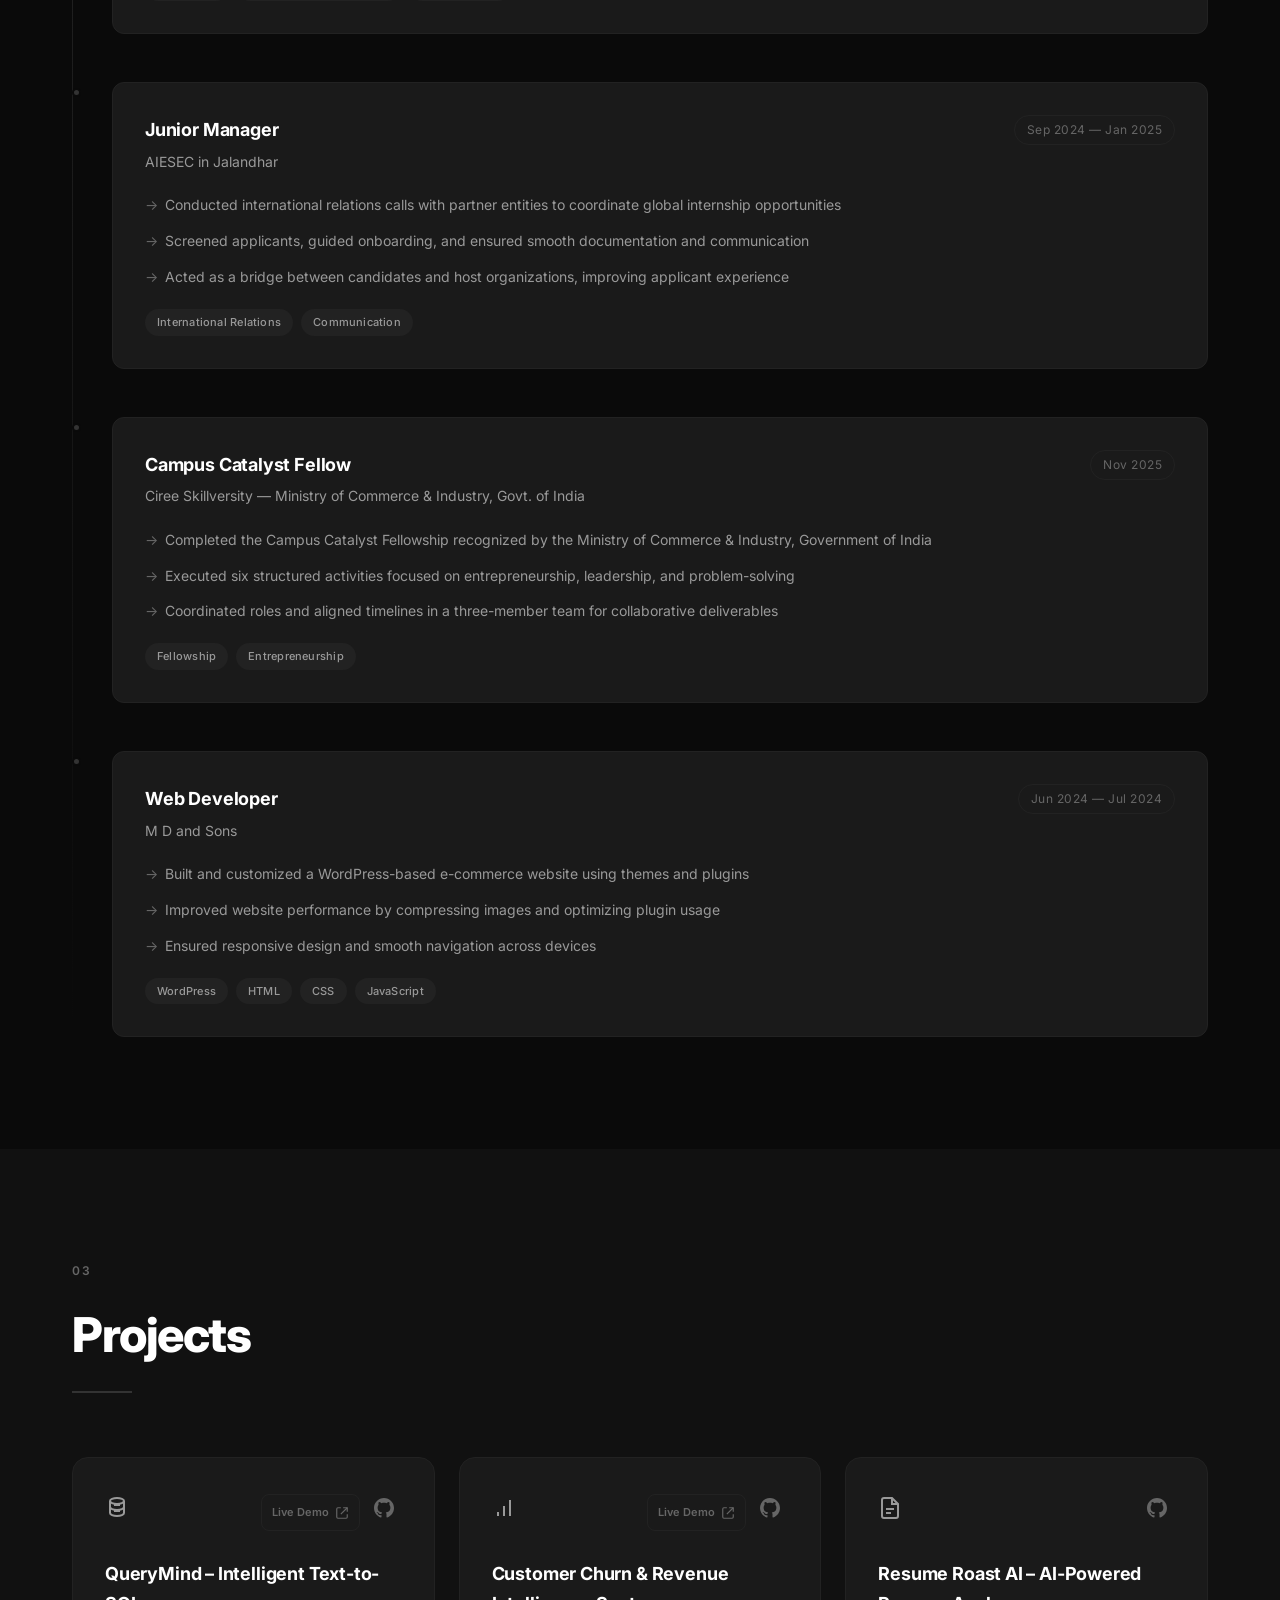
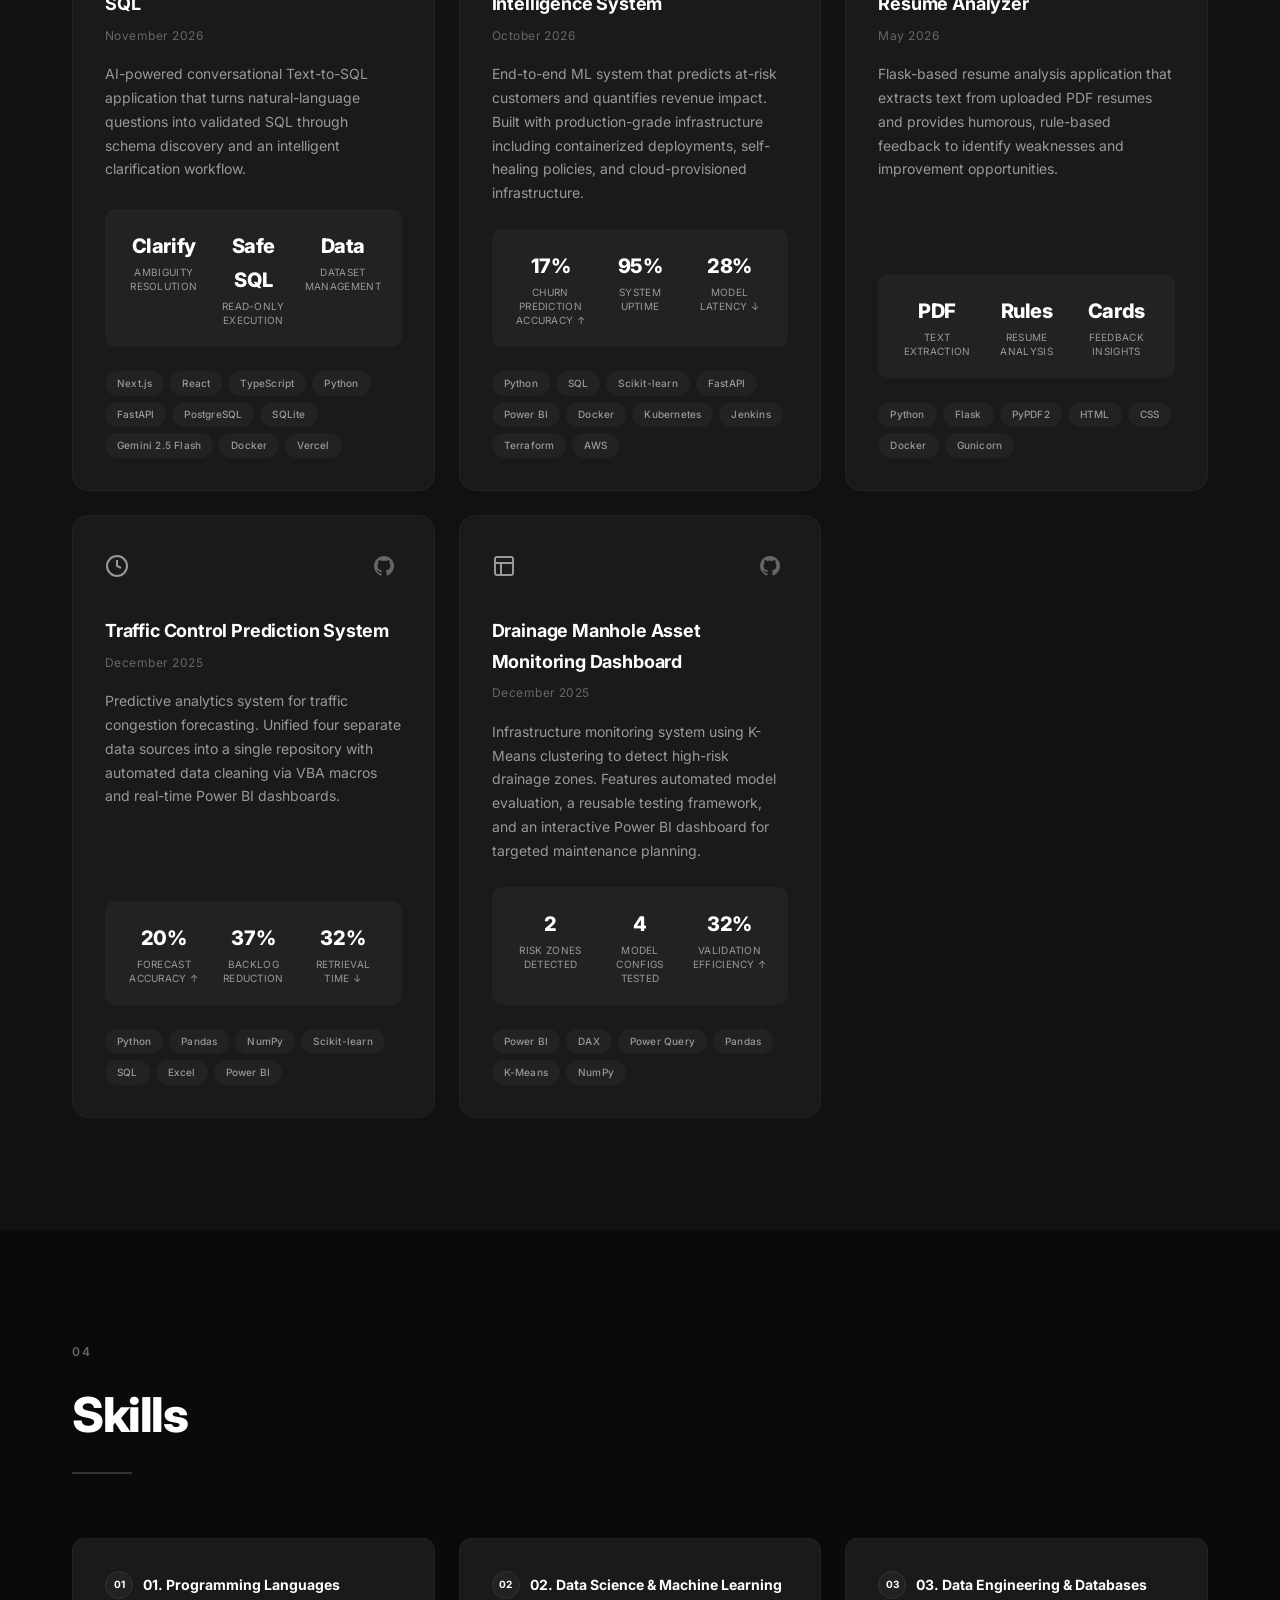
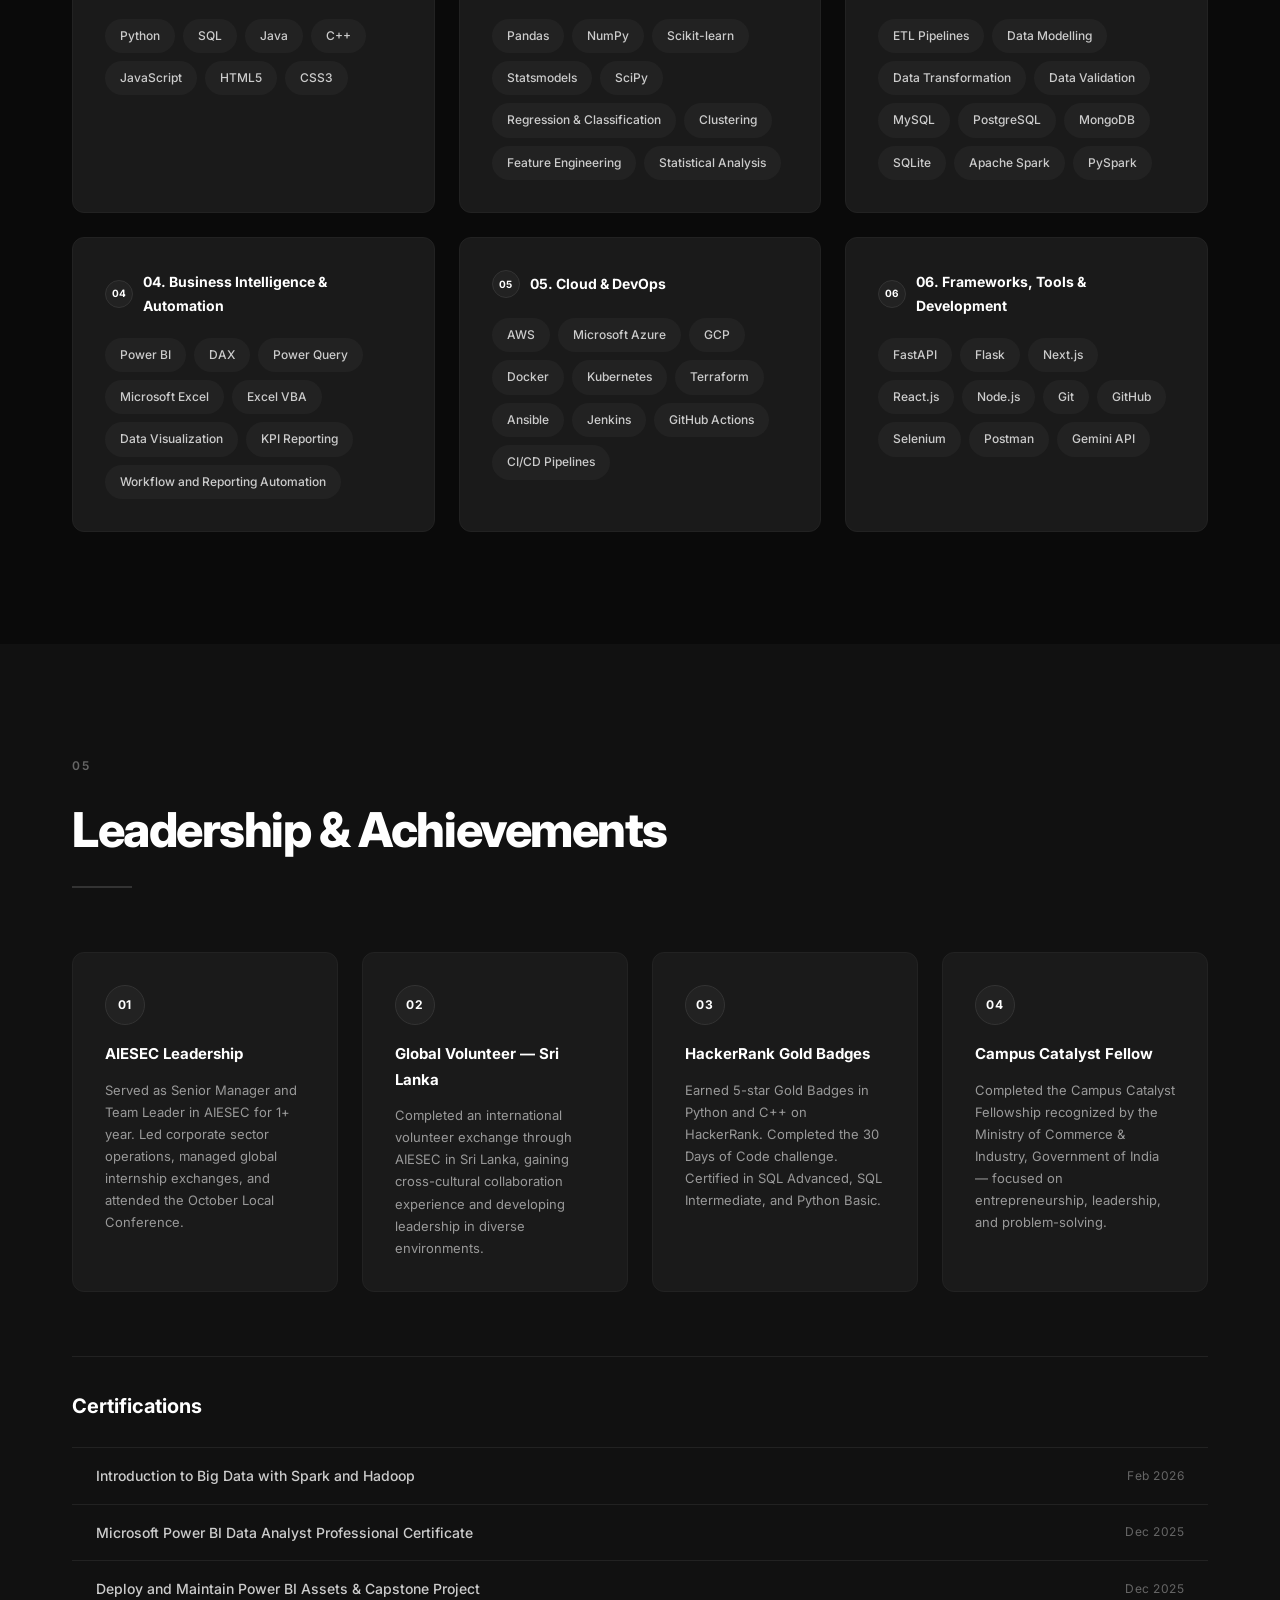
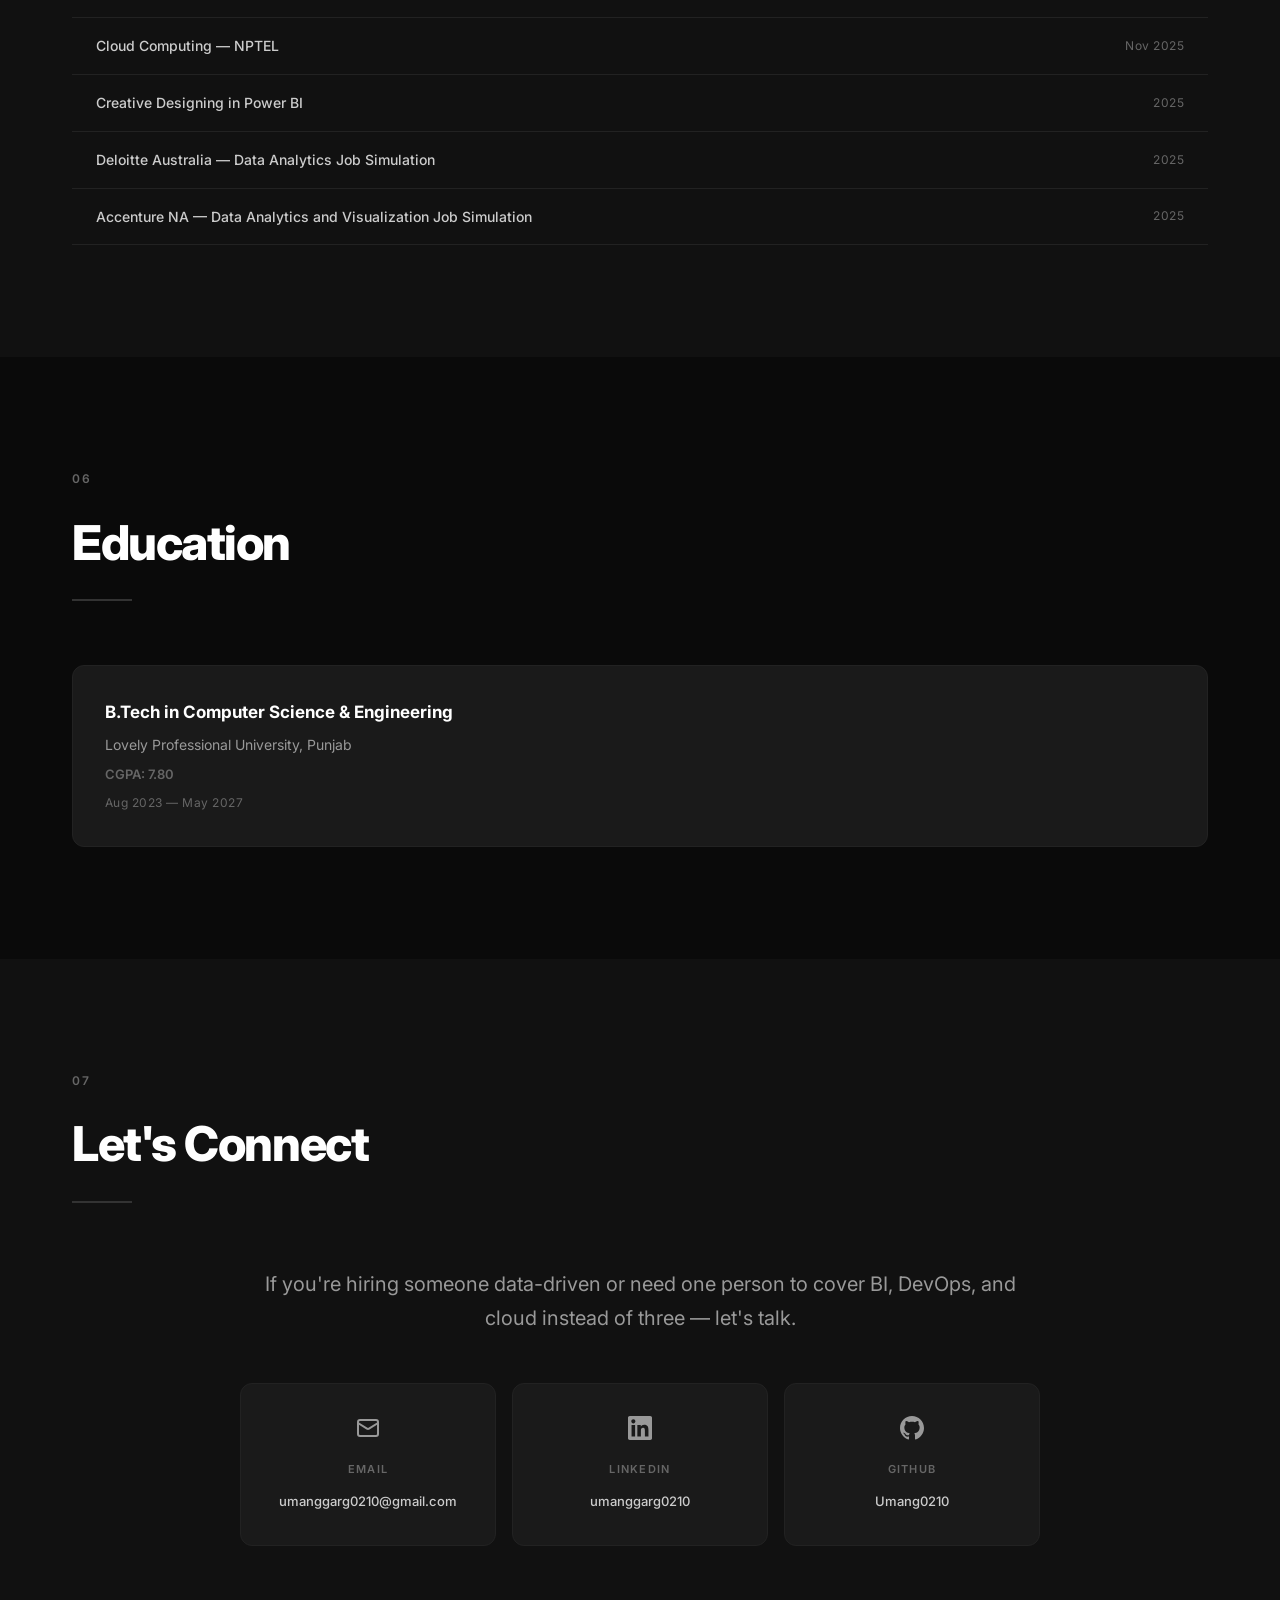
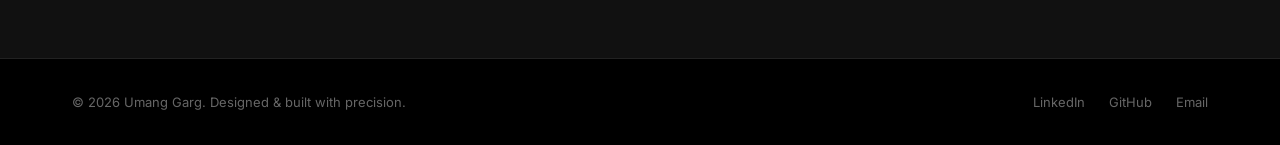
==== commit 29709657: "Refreshed with the latest data" ====
--- a/index.html
+++ b/index.html
@@ -44,8 +44,8 @@
                 <span id="typingText"></span><span class="cursor">|</span>
             </p>
             <p class="hero-tagline anim-fade-up anim-delay-3">
-                Building scalable data systems that turn raw information into business decisions.<br>
-                From ETL pipelines to ML deployment — end to end.
+                I see possibilities where others see patterns.<br>
+                Connecting data, intelligence, and engineering to build what comes next.
             </p>
             <div class="hero-actions anim-fade-up anim-delay-4">
                 <a href="#projects" class="btn btn-primary">View My Work</a>
@@ -87,34 +87,40 @@
             <div class="about-grid">
                 <div class="about-content anim-fade-up">
                     <p class="about-lead">
-                        Data got interesting to me when I stopped treating it as a numbers problem.
+                        I am keen to apply data and utilise technology to inform and create.
                     </p>
                     <p>
-                        A business bleeds revenue for a reason. Systems fail at 2am for a reason. Customers leave quietly, and there's usually a pattern if you actually go looking. I started with curiosity and a lot of broken Python scripts. Then I got a real internship at <strong>Howden Insurance Brokers</strong> and stopped learning data in theory—and started doing it.
+                        In my previous role as <strong>Data Analyst at Howden Insurance Brokers</strong>, I developed and automated over 25 daily reports; this decreased the reporting process by 75%. I also created <strong>Power BI dashboards</strong> using Python, SQL and VBA.
                     </p>
                     <p>
-                        Automated 25+ daily reports, cut manual work by 75% using Python and VBA, built Power BI dashboards that teams actually opened. What I took away from that: <em>an insight that doesn't reach the right person, reliably, might as well not exist.</em>
+                        I am now Cloud Engineering Intern at <strong>Mactores</strong>, and am investigating cloud, automation and scalable engineering.
                     </p>
                     <p>
-                        That's why I don't stop at the dashboard. I've built pipelines, ML models, FastAPI backends, Docker containers, CI/CD workflows—churn prediction systems, traffic control models, asset monitoring dashboards—all with real business logic inside them.
+                        Outside of work, I have developed various projects within Machine Learning, Data Science, AI and Full Stack. These include predicting customer attrition, and both natural-language-to-SQL and business management software.
                     </p>
                     <p>
-                        I've also done AIESEC leadership and a volunteer exchange in Sri Lanka, which sounds like resume filler but genuinely taught me that working with data and working with people are harder to separate than the job description usually admits.
+                        My current passions include Multi-Agent AI, Intelligent Automation and Cloud Native. I am keen to develop not only analytical but also problem-solving technology.
+                    </p>
+                    <p>
+                        Away from technology, my roles as an <strong>AIESEC leader</strong> and my time as an international volunteer in Sri Lanka have influenced my teamwork, leadership and intercultural skills.
+                    </p>
+                    <p>
+                        <em>Continuously learning. Continually creating. Committed to developing impactful technology.</em>
                     </p>
                 </div>
                 <div class="about-highlights anim-fade-up anim-delay-1">
                     <div class="highlight-card">
-                        <div class="highlight-icon">⚡</div>
+                        <div class="highlight-icon" aria-hidden="true">01</div>
                         <h3>Data-Driven Decisions</h3>
                         <p>Transforming raw data into actionable business intelligence through scalable pipelines and predictive models.</p>
                     </div>
                     <div class="highlight-card">
-                        <div class="highlight-icon">🔧</div>
+                        <div class="highlight-icon" aria-hidden="true">02</div>
                         <h3>End-to-End Systems</h3>
                         <p>From data ingestion and ETL to model deployment and monitoring—building complete, production-ready solutions.</p>
                     </div>
                     <div class="highlight-card">
-                        <div class="highlight-icon">📊</div>
+                        <div class="highlight-icon" aria-hidden="true">03</div>
                         <h3>Business Impact</h3>
                         <p>Every dashboard, model, and pipeline is designed with one goal: measurable impact on business outcomes.</p>
                     </div>
@@ -132,6 +138,29 @@
                 <div class="section-line"></div>
             </div>
             <div class="timeline">
+                <!-- Mactores -->
+                <div class="timeline-item anim-fade-up">
+                    <div class="timeline-marker"></div>
+                    <div class="timeline-content">
+                        <div class="timeline-header">
+                            <div>
+                                <h3 class="timeline-role">Cloud Engineering Intern</h3>
+                                <p class="timeline-company">Mactores</p>
+                            </div>
+                            <span class="timeline-date">November 2026 — Present</span>
+                        </div>
+                        <ul class="timeline-details">
+                            <li>Helped deploy <strong>5+ instances of AWS</strong>, improving scalability, reliability, maintainability, and resilience</li>
+                            <li>Automated <strong>10+ deployment and monitoring processes</strong> through scripting, improving operational efficiency</li>
+                            <li>Supported 24/7 cloud operations, fixed issues, and assisted migration of <strong>3+ multi-tier applications</strong> to AWS</li>
+                        </ul>
+                        <div class="timeline-tags">
+                            <span class="tag">Internship</span>
+                            <span class="tag">Remote</span>
+                        </div>
+                    </div>
+                </div>
+
                 <!-- Howden -->
                 <div class="timeline-item anim-fade-up">
                     <div class="timeline-marker"></div>
@@ -266,18 +295,73 @@
                 <div class="section-line"></div>
             </div>
             <div class="projects-grid">
-                <!-- Project 1: Churn Prediction -->
+                <!-- Project 1: QueryMind -->
+                <div class="project-card anim-fade-up">
+                    <div class="project-card-header">
+                        <div class="project-icon">
+                            <svg width="24" height="24" viewBox="0 0 24 24" fill="none" stroke="currentColor" stroke-width="2"><ellipse cx="12" cy="5" rx="7" ry="3"/><path d="M5 5v6c0 1.66 3.13 3 7 3s7-1.34 7-3V5"/><path d="M5 11v6c0 1.66 3.13 3 7 3s7-1.34 7-3v-6"/><path d="M9 9h6"/><path d="M9 15h6"/></svg>
+                        </div>
+                        <div class="project-links">
+                            <a href="https://texttosqlwithclarificationengine.vercel.app/" target="_blank" rel="noopener" class="project-live" aria-label="Open QueryMind live demo">
+                                Live Demo
+                                <svg width="14" height="14" viewBox="0 0 24 24" fill="none" stroke="currentColor" stroke-width="2"><path d="M14 3h7v7"/><path d="M10 14L21 3"/><path d="M21 14v5a2 2 0 0 1-2 2H5a2 2 0 0 1-2-2V5a2 2 0 0 1 2-2h5"/></svg>
+                            </a>
+                            <a href="https://github.com/Umang0210/Text_to_SQL_with_Clarification_Engine" target="_blank" rel="noopener" class="project-github" aria-label="View QueryMind on GitHub">
+                                <svg width="20" height="20" viewBox="0 0 24 24" fill="currentColor"><path d="M12 0c-6.626 0-12 5.373-12 12 0 5.302 3.438 9.8 8.207 11.387.599.111.793-.261.793-.577v-2.234c-3.338.726-4.033-1.416-4.033-1.416-.546-1.387-1.333-1.756-1.333-1.756-1.089-.745.083-.729.083-.729 1.205.084 1.839 1.237 1.839 1.237 1.07 1.834 2.807 1.304 3.492.997.107-.775.418-1.305.762-1.604-2.665-.305-5.467-1.334-5.467-5.931 0-1.311.469-2.381 1.236-3.221-.124-.303-.535-1.524.117-3.176 0 0 1.008-.322 3.301 1.23.957-.266 1.983-.399 3.003-.404 1.02.005 2.047.138 3.006.404 2.291-1.552 3.297-1.23 3.297-1.23.653 1.653.242 2.874.118 3.176.77.84 1.235 1.911 1.235 3.221 0 4.609-2.807 5.624-5.479 5.921.43.372.823 1.102.823 2.222v3.293c0 .319.192.694.801.576 4.765-1.589 8.199-6.086 8.199-11.386 0-6.627-5.373-12-12-12z"/></svg>
+                            </a>
+                        </div>
+                    </div>
+                    <h3 class="project-title">QueryMind – Intelligent Text-to-SQL</h3>
+                    <p class="project-date">November 2026</p>
+                    <p class="project-desc">
+                        AI-powered conversational Text-to-SQL application that turns natural-language questions into validated SQL through schema discovery and an intelligent clarification workflow.
+                    </p>
+                    <div class="project-results">
+                        <div class="result-item">
+                            <span class="result-value">Clarify</span>
+                            <span class="result-label">Ambiguity Resolution</span>
+                        </div>
+                        <div class="result-item">
+                            <span class="result-value">Safe SQL</span>
+                            <span class="result-label">Read-Only Execution</span>
+                        </div>
+                        <div class="result-item">
+                            <span class="result-value">Data</span>
+                            <span class="result-label">Dataset Management</span>
+                        </div>
+                    </div>
+                    <div class="project-stack">
+                        <span class="tag">Next.js</span>
+                        <span class="tag">React</span>
+                        <span class="tag">TypeScript</span>
+                        <span class="tag">Python</span>
+                        <span class="tag">FastAPI</span>
+                        <span class="tag">PostgreSQL</span>
+                        <span class="tag">SQLite</span>
+                        <span class="tag">Gemini 2.5 Flash</span>
+                        <span class="tag">Docker</span>
+                        <span class="tag">Vercel</span>
+                    </div>
+                </div>
+
+                <!-- Project 2: Churn Prediction -->
                 <div class="project-card anim-fade-up">
                     <div class="project-card-header">
                         <div class="project-icon">
                             <svg width="24" height="24" viewBox="0 0 24 24" fill="none" stroke="currentColor" stroke-width="2"><path d="M12 20V10"/><path d="M18 20V4"/><path d="M6 20v-4"/></svg>
                         </div>
-                        <a href="https://github.com/Umang0210/Customer_Churn_and_Revenue_Intelligence_System" target="_blank" rel="noopener" class="project-github" aria-label="View on GitHub">
-                            <svg width="20" height="20" viewBox="0 0 24 24" fill="currentColor"><path d="M12 0c-6.626 0-12 5.373-12 12 0 5.302 3.438 9.8 8.207 11.387.599.111.793-.261.793-.577v-2.234c-3.338.726-4.033-1.416-4.033-1.416-.546-1.387-1.333-1.756-1.333-1.756-1.089-.745.083-.729.083-.729 1.205.084 1.839 1.237 1.839 1.237 1.07 1.834 2.807 1.304 3.492.997.107-.775.418-1.305.762-1.604-2.665-.305-5.467-1.334-5.467-5.931 0-1.311.469-2.381 1.236-3.221-.124-.303-.535-1.524.117-3.176 0 0 1.008-.322 3.301 1.23.957-.266 1.983-.399 3.003-.404 1.02.005 2.047.138 3.006.404 2.291-1.552 3.297-1.23 3.297-1.23.653 1.653.242 2.874.118 3.176.77.84 1.235 1.911 1.235 3.221 0 4.609-2.807 5.624-5.479 5.921.43.372.823 1.102.823 2.222v3.293c0 .319.192.694.801.576 4.765-1.589 8.199-6.086 8.199-11.386 0-6.627-5.373-12-12-12z"/></svg>
-                        </a>
+                        <div class="project-links">
+                            <a href="https://customer-churn-and-revenue-intellig.vercel.app/" target="_blank" rel="noopener" class="project-live" aria-label="Open Customer Churn live demo">
+                                Live Demo
+                                <svg width="14" height="14" viewBox="0 0 24 24" fill="none" stroke="currentColor" stroke-width="2"><path d="M14 3h7v7"/><path d="M10 14L21 3"/><path d="M21 14v5a2 2 0 0 1-2 2H5a2 2 0 0 1-2-2V5a2 2 0 0 1 2-2h5"/></svg>
+                            </a>
+                            <a href="https://github.com/Umang0210/Customer_Churn_and_Revenue_Intelligence_System" target="_blank" rel="noopener" class="project-github" aria-label="View Customer Churn on GitHub">
+                                <svg width="20" height="20" viewBox="0 0 24 24" fill="currentColor"><path d="M12 0c-6.626 0-12 5.373-12 12 0 5.302 3.438 9.8 8.207 11.387.599.111.793-.261.793-.577v-2.234c-3.338.726-4.033-1.416-4.033-1.416-.546-1.387-1.333-1.756-1.333-1.756-1.089-.745.083-.729.083-.729 1.205.084 1.839 1.237 1.839 1.237 1.07 1.834 2.807 1.304 3.492.997.107-.775.418-1.305.762-1.604-2.665-.305-5.467-1.334-5.467-5.931 0-1.311.469-2.381 1.236-3.221-.124-.303-.535-1.524.117-3.176 0 0 1.008-.322 3.301 1.23.957-.266 1.983-.399 3.003-.404 1.02.005 2.047.138 3.006.404 2.291-1.552 3.297-1.23 3.297-1.23.653 1.653.242 2.874.118 3.176.77.84 1.235 1.911 1.235 3.221 0 4.609-2.807 5.624-5.479 5.921.43.372.823 1.102.823 2.222v3.293c0 .319.192.694.801.576 4.765-1.589 8.199-6.086 8.199-11.386 0-6.627-5.373-12-12-12z"/></svg>
+                            </a>
+                        </div>
                     </div>
                     <h3 class="project-title">Customer Churn & Revenue Intelligence System</h3>
-                    <p class="project-date">March 2026</p>
+                    <p class="project-date">October 2026</p>
                     <p class="project-desc">
                         End-to-end ML system that predicts at-risk customers and quantifies revenue impact. Built with production-grade infrastructure including containerized deployments, self-healing policies, and cloud-provisioned infrastructure.
                     </p>
@@ -309,7 +393,47 @@
                     </div>
                 </div>
 
-                <!-- Project 2: Traffic Control -->
+                <!-- Project 3: Resume Roast AI -->
+                <div class="project-card anim-fade-up anim-delay-1">
+                    <div class="project-card-header">
+                        <div class="project-icon">
+                            <svg width="24" height="24" viewBox="0 0 24 24" fill="none" stroke="currentColor" stroke-width="2"><path d="M14 2H6a2 2 0 0 0-2 2v16a2 2 0 0 0 2 2h12a2 2 0 0 0 2-2V8z"/><path d="M14 2v6h6"/><path d="M8 13h8"/><path d="M8 17h5"/></svg>
+                        </div>
+                        <a href="https://github.com/Umang0210/Resume_Roast_AI" target="_blank" rel="noopener" class="project-github" aria-label="View Resume Roast AI on GitHub">
+                            <svg width="20" height="20" viewBox="0 0 24 24" fill="currentColor"><path d="M12 0c-6.626 0-12 5.373-12 12 0 5.302 3.438 9.8 8.207 11.387.599.111.793-.261.793-.577v-2.234c-3.338.726-4.033-1.416-4.033-1.416-.546-1.387-1.333-1.756-1.333-1.756-1.089-.745.083-.729.083-.729 1.205.084 1.839 1.237 1.839 1.237 1.07 1.834 2.807 1.304 3.492.997.107-.775.418-1.305.762-1.604-2.665-.305-5.467-1.334-5.467-5.931 0-1.311.469-2.381 1.236-3.221-.124-.303-.535-1.524.117-3.176 0 0 1.008-.322 3.301 1.23.957-.266 1.983-.399 3.003-.404 1.02.005 2.047.138 3.006.404 2.291-1.552 3.297-1.23 3.297-1.23.653 1.653.242 2.874.118 3.176.77.84 1.235 1.911 1.235 3.221 0 4.609-2.807 5.624-5.479 5.921.43.372.823 1.102.823 2.222v3.293c0 .319.192.694.801.576 4.765-1.589 8.199-6.086 8.199-11.386 0-6.627-5.373-12-12-12z"/></svg>
+                        </a>
+                    </div>
+                    <h3 class="project-title">Resume Roast AI – AI-Powered Resume Analyzer</h3>
+                    <p class="project-date">May 2026</p>
+                    <p class="project-desc">
+                        Flask-based resume analysis application that extracts text from uploaded PDF resumes and provides humorous, rule-based feedback to identify weaknesses and improvement opportunities.
+                    </p>
+                    <div class="project-results">
+                        <div class="result-item">
+                            <span class="result-value">PDF</span>
+                            <span class="result-label">Text Extraction</span>
+                        </div>
+                        <div class="result-item">
+                            <span class="result-value">Rules</span>
+                            <span class="result-label">Resume Analysis</span>
+                        </div>
+                        <div class="result-item">
+                            <span class="result-value">Cards</span>
+                            <span class="result-label">Feedback Insights</span>
+                        </div>
+                    </div>
+                    <div class="project-stack">
+                        <span class="tag">Python</span>
+                        <span class="tag">Flask</span>
+                        <span class="tag">PyPDF2</span>
+                        <span class="tag">HTML</span>
+                        <span class="tag">CSS</span>
+                        <span class="tag">Docker</span>
+                        <span class="tag">Gunicorn</span>
+                    </div>
+                </div>
+
+                <!-- Project 4: Traffic Control -->
                 <div class="project-card anim-fade-up anim-delay-1">
                     <div class="project-card-header">
                         <div class="project-icon">
@@ -349,7 +473,7 @@
                     </div>
                 </div>
 
-                <!-- Project 3: Drainage -->
+                <!-- Project 5: Drainage -->
                 <div class="project-card anim-fade-up anim-delay-2">
                     <div class="project-card-header">
                         <div class="project-icon">
@@ -387,6 +511,7 @@
                         <span class="tag">NumPy</span>
                     </div>
                 </div>
+
             </div>
         </div>
     </section>
@@ -402,85 +527,104 @@
             <div class="skills-grid">
                 <div class="skill-category anim-fade-up">
                     <h3 class="skill-category-title">
-                        <span class="skill-icon">⌨️</span>
-                        Languages
+                        <span class="skill-icon" aria-hidden="true">01</span>
+                        01. Programming Languages
                     </h3>
                     <div class="skill-items">
                         <span class="skill-pill">Python</span>
                         <span class="skill-pill">SQL</span>
+                        <span class="skill-pill">Java</span>
+                        <span class="skill-pill">C++</span>
+                        <span class="skill-pill">JavaScript</span>
+                        <span class="skill-pill">HTML5</span>
+                        <span class="skill-pill">CSS3</span>
                     </div>
                 </div>
                 <div class="skill-category anim-fade-up anim-delay-1">
                     <h3 class="skill-category-title">
-                        <span class="skill-icon">📚</span>
-                        Frameworks & Libraries
+                        <span class="skill-icon" aria-hidden="true">02</span>
+                        02. Data Science &amp; Machine Learning
                     </h3>
                     <div class="skill-items">
                         <span class="skill-pill">Pandas</span>
                         <span class="skill-pill">NumPy</span>
                         <span class="skill-pill">Scikit-learn</span>
                         <span class="skill-pill">Statsmodels</span>
-                        <span class="skill-pill">Seaborn</span>
-                        <span class="skill-pill">Matplotlib</span>
-                        <span class="skill-pill">FastAPI</span>
+                        <span class="skill-pill">SciPy</span>
+                        <span class="skill-pill">Regression &amp; Classification</span>
+                        <span class="skill-pill">Clustering</span>
+                        <span class="skill-pill">Feature Engineering</span>
+                        <span class="skill-pill">Statistical Analysis</span>
                     </div>
                 </div>
                 <div class="skill-category anim-fade-up anim-delay-2">
                     <h3 class="skill-category-title">
-                        <span class="skill-icon">🛠️</span>
-                        Tools & Platforms
+                        <span class="skill-icon" aria-hidden="true">03</span>
+                        03. Data Engineering &amp; Databases
+                    </h3>
+                    <div class="skill-items">
+                        <span class="skill-pill">ETL Pipelines</span>
+                        <span class="skill-pill">Data Modelling</span>
+                        <span class="skill-pill">Data Transformation</span>
+                        <span class="skill-pill">Data Validation</span>
+                        <span class="skill-pill">MySQL</span>
+                        <span class="skill-pill">PostgreSQL</span>
+                        <span class="skill-pill">MongoDB</span>
+                        <span class="skill-pill">SQLite</span>
+                        <span class="skill-pill">Apache Spark</span>
+                        <span class="skill-pill">PySpark</span>
+                    </div>
+                </div>
+                <div class="skill-category anim-fade-up anim-delay-3">
+                    <h3 class="skill-category-title">
+                        <span class="skill-icon" aria-hidden="true">04</span>
+                        04. Business Intelligence &amp; Automation
                     </h3>
                     <div class="skill-items">
                         <span class="skill-pill">Power BI</span>
-                        <span class="skill-pill">Excel</span>
-                        <span class="skill-pill">VBA</span>
-                        <span class="skill-pill">MySQL</span>
-                        <span class="skill-pill">MongoDB</span>
-                        <span class="skill-pill">Docker</span>
-                        <span class="skill-pill">Kubernetes</span>
-                        <span class="skill-pill">Terraform</span>
-                        <span class="skill-pill">Ansible</span>
-                        <span class="skill-pill">Git</span>
-                        <span class="skill-pill">GitHub</span>
-                    </div>
-                </div>
-                <div class="skill-category anim-fade-up anim-delay-3">
-                    <h3 class="skill-category-title">
-                        <span class="skill-icon">⚙️</span>
-                        Analytics & Automation
-                    </h3>
-                    <div class="skill-items">
-                        <span class="skill-pill">Data Modeling</span>
+                        <span class="skill-pill">DAX</span>
+                        <span class="skill-pill">Power Query</span>
+                        <span class="skill-pill">Microsoft Excel</span>
+                        <span class="skill-pill">Excel VBA</span>
                         <span class="skill-pill">Data Visualization</span>
-                        <span class="skill-pill">ETL Pipelines</span>
-                        <span class="skill-pill">Workflow Automation</span>
-                        <span class="skill-pill">CI/CD Pipelines</span>
+                        <span class="skill-pill">KPI Reporting</span>
+                        <span class="skill-pill">Workflow and Reporting Automation</span>
                     </div>
                 </div>
                 <div class="skill-category anim-fade-up anim-delay-4">
                     <h3 class="skill-category-title">
-                        <span class="skill-icon">🧠</span>
-                        Machine Learning & Statistics
-                    </h3>
-                    <div class="skill-items">
-                        <span class="skill-pill">Regression Models</span>
-                        <span class="skill-pill">Classification</span>
-                        <span class="skill-pill">Clustering</span>
-                        <span class="skill-pill">Model Evaluation</span>
-                    </div>
-                </div>
-                <div class="skill-category anim-fade-up anim-delay-5">
-                    <h3 class="skill-category-title">
-                        <span class="skill-icon">☁️</span>
-                        Cloud & DevOps
+                        <span class="skill-icon" aria-hidden="true">05</span>
+                        05. Cloud &amp; DevOps
                     </h3>
                     <div class="skill-items">
                         <span class="skill-pill">AWS</span>
+                        <span class="skill-pill">Microsoft Azure</span>
+                        <span class="skill-pill">GCP</span>
                         <span class="skill-pill">Docker</span>
                         <span class="skill-pill">Kubernetes</span>
                         <span class="skill-pill">Terraform</span>
                         <span class="skill-pill">Ansible</span>
                         <span class="skill-pill">Jenkins</span>
+                        <span class="skill-pill">GitHub Actions</span>
+                        <span class="skill-pill">CI/CD Pipelines</span>
+                    </div>
+                </div>
+                <div class="skill-category anim-fade-up anim-delay-5">
+                    <h3 class="skill-category-title">
+                        <span class="skill-icon" aria-hidden="true">06</span>
+                        06. Frameworks, Tools &amp; Development
+                    </h3>
+                    <div class="skill-items">
+                        <span class="skill-pill">FastAPI</span>
+                        <span class="skill-pill">Flask</span>
+                        <span class="skill-pill">Next.js</span>
+                        <span class="skill-pill">React.js</span>
+                        <span class="skill-pill">Node.js</span>
+                        <span class="skill-pill">Git</span>
+                        <span class="skill-pill">GitHub</span>
+                        <span class="skill-pill">Selenium</span>
+                        <span class="skill-pill">Postman</span>
+                        <span class="skill-pill">Gemini API</span>
                     </div>
                 </div>
             </div>
@@ -497,22 +641,22 @@
             </div>
             <div class="achievements-grid">
                 <div class="achievement-card anim-fade-up">
-                    <div class="achievement-icon">🌍</div>
+                    <div class="achievement-icon" aria-hidden="true">01</div>
                     <h3>AIESEC Leadership</h3>
                     <p>Served as Senior Manager and Team Leader in AIESEC for 1+ year. Led corporate sector operations, managed global internship exchanges, and attended the October Local Conference.</p>
                 </div>
                 <div class="achievement-card anim-fade-up anim-delay-1">
-                    <div class="achievement-icon">🇱🇰</div>
+                    <div class="achievement-icon" aria-hidden="true">02</div>
                     <h3>Global Volunteer — Sri Lanka</h3>
                     <p>Completed an international volunteer exchange through AIESEC in Sri Lanka, gaining cross-cultural collaboration experience and developing leadership in diverse environments.</p>
                 </div>
                 <div class="achievement-card anim-fade-up anim-delay-2">
-                    <div class="achievement-icon">⭐</div>
+                    <div class="achievement-icon" aria-hidden="true">03</div>
                     <h3>HackerRank Gold Badges</h3>
                     <p>Earned 5-star Gold Badges in Python and C++ on HackerRank. Completed the 30 Days of Code challenge. Certified in SQL Advanced, SQL Intermediate, and Python Basic.</p>
                 </div>
                 <div class="achievement-card anim-fade-up anim-delay-3">
-                    <div class="achievement-icon">🏛️</div>
+                    <div class="achievement-icon" aria-hidden="true">04</div>
                     <h3>Campus Catalyst Fellow</h3>
                     <p>Completed the Campus Catalyst Fellowship recognized by the Ministry of Commerce & Industry, Government of India — focused on entrepreneurship, leadership, and problem-solving.</p>
                 </div>
@@ -564,27 +708,10 @@
             </div>
             <div class="education-grid">
                 <div class="edu-card anim-fade-up">
-                    <div class="edu-degree">B.S. in Data Science & Applications</div>
-                    <div class="edu-school">Indian Institute of Technology, Madras</div>
-                    <div class="edu-period">Oct 2023 — Jul 2027</div>
-                </div>
-                <div class="edu-card anim-fade-up anim-delay-1">
                     <div class="edu-degree">B.Tech in Computer Science & Engineering</div>
                     <div class="edu-school">Lovely Professional University, Punjab</div>
-                    <div class="edu-details">CGPA: 7.32</div>
-                    <div class="edu-period">Aug 2023 — Sep 2027</div>
-                </div>
-                <div class="edu-card anim-fade-up anim-delay-2">
-                    <div class="edu-degree">12th — Science</div>
-                    <div class="edu-school">South Point School, Guwahati</div>
-                    <div class="edu-details">69%</div>
-                    <div class="edu-period">2022 — 2023</div>
-                </div>
-                <div class="edu-card anim-fade-up anim-delay-3">
-                    <div class="edu-degree">10th — Science</div>
-                    <div class="edu-school">Delhi Public School, Khanapara</div>
-                    <div class="edu-details">89%</div>
-                    <div class="edu-period">2020 — 2021</div>
+                    <div class="edu-details">CGPA: 7.80</div>
+                    <div class="edu-period">Aug 2023 — May 2027</div>
                 </div>
             </div>
         </div>
--- a/styles.css
+++ b/styles.css
@@ -472,7 +472,18 @@
 }
 
 .highlight-icon {
-    font-size: 1.5rem;
+    width: 2.25rem;
+    height: 2.25rem;
+    display: flex;
+    align-items: center;
+    justify-content: center;
+    border: 1px solid var(--grey-dark);
+    border-radius: 50%;
+    font-size: 0.6875rem;
+    font-weight: 700;
+    letter-spacing: 0.08em;
+    color: var(--white);
+    background: var(--dark-3);
     margin-bottom: 0.75rem;
 }
 
@@ -674,6 +685,30 @@
     background: var(--dark-3);
 }
 
+.project-links {
+    display: flex;
+    align-items: center;
+    gap: 0.375rem;
+}
+
+.project-live {
+    display: inline-flex;
+    align-items: center;
+    gap: 0.375rem;
+    padding: 0.5rem 0.625rem;
+    color: var(--grey-mid);
+    font-size: 0.6875rem;
+    font-weight: 600;
+    border: 1px solid var(--dark-3);
+    border-radius: 8px;
+}
+
+.project-live:hover {
+    color: var(--white);
+    background: var(--dark-3);
+    border-color: var(--grey-dark);
+}
+
 .project-title {
     font-size: 1.125rem;
     font-weight: 700;
@@ -772,7 +807,18 @@
 }
 
 .skill-icon {
-    font-size: 1.25rem;
+    width: 1.75rem;
+    height: 1.75rem;
+    flex: 0 0 1.75rem;
+    display: inline-flex;
+    align-items: center;
+    justify-content: center;
+    border: 1px solid var(--grey-dark);
+    border-radius: 50%;
+    font-size: 0.625rem;
+    font-weight: 700;
+    color: var(--white);
+    background: var(--dark-3);
 }
 
 .skill-items {
@@ -823,7 +869,18 @@
 }
 
 .achievement-icon {
-    font-size: 2rem;
+    width: 2.5rem;
+    height: 2.5rem;
+    display: flex;
+    align-items: center;
+    justify-content: center;
+    border: 1px solid var(--grey-dark);
+    border-radius: 50%;
+    font-size: 0.75rem;
+    font-weight: 700;
+    letter-spacing: 0.08em;
+    color: var(--white);
+    background: var(--dark-3);
     margin-bottom: 1rem;
 }
 
@@ -901,6 +958,7 @@
 }
 
 .edu-card {
+    grid-column: 1 / -1;
     padding: 2rem;
     background: var(--dark-2);
     border: 1px solid var(--dark-3);
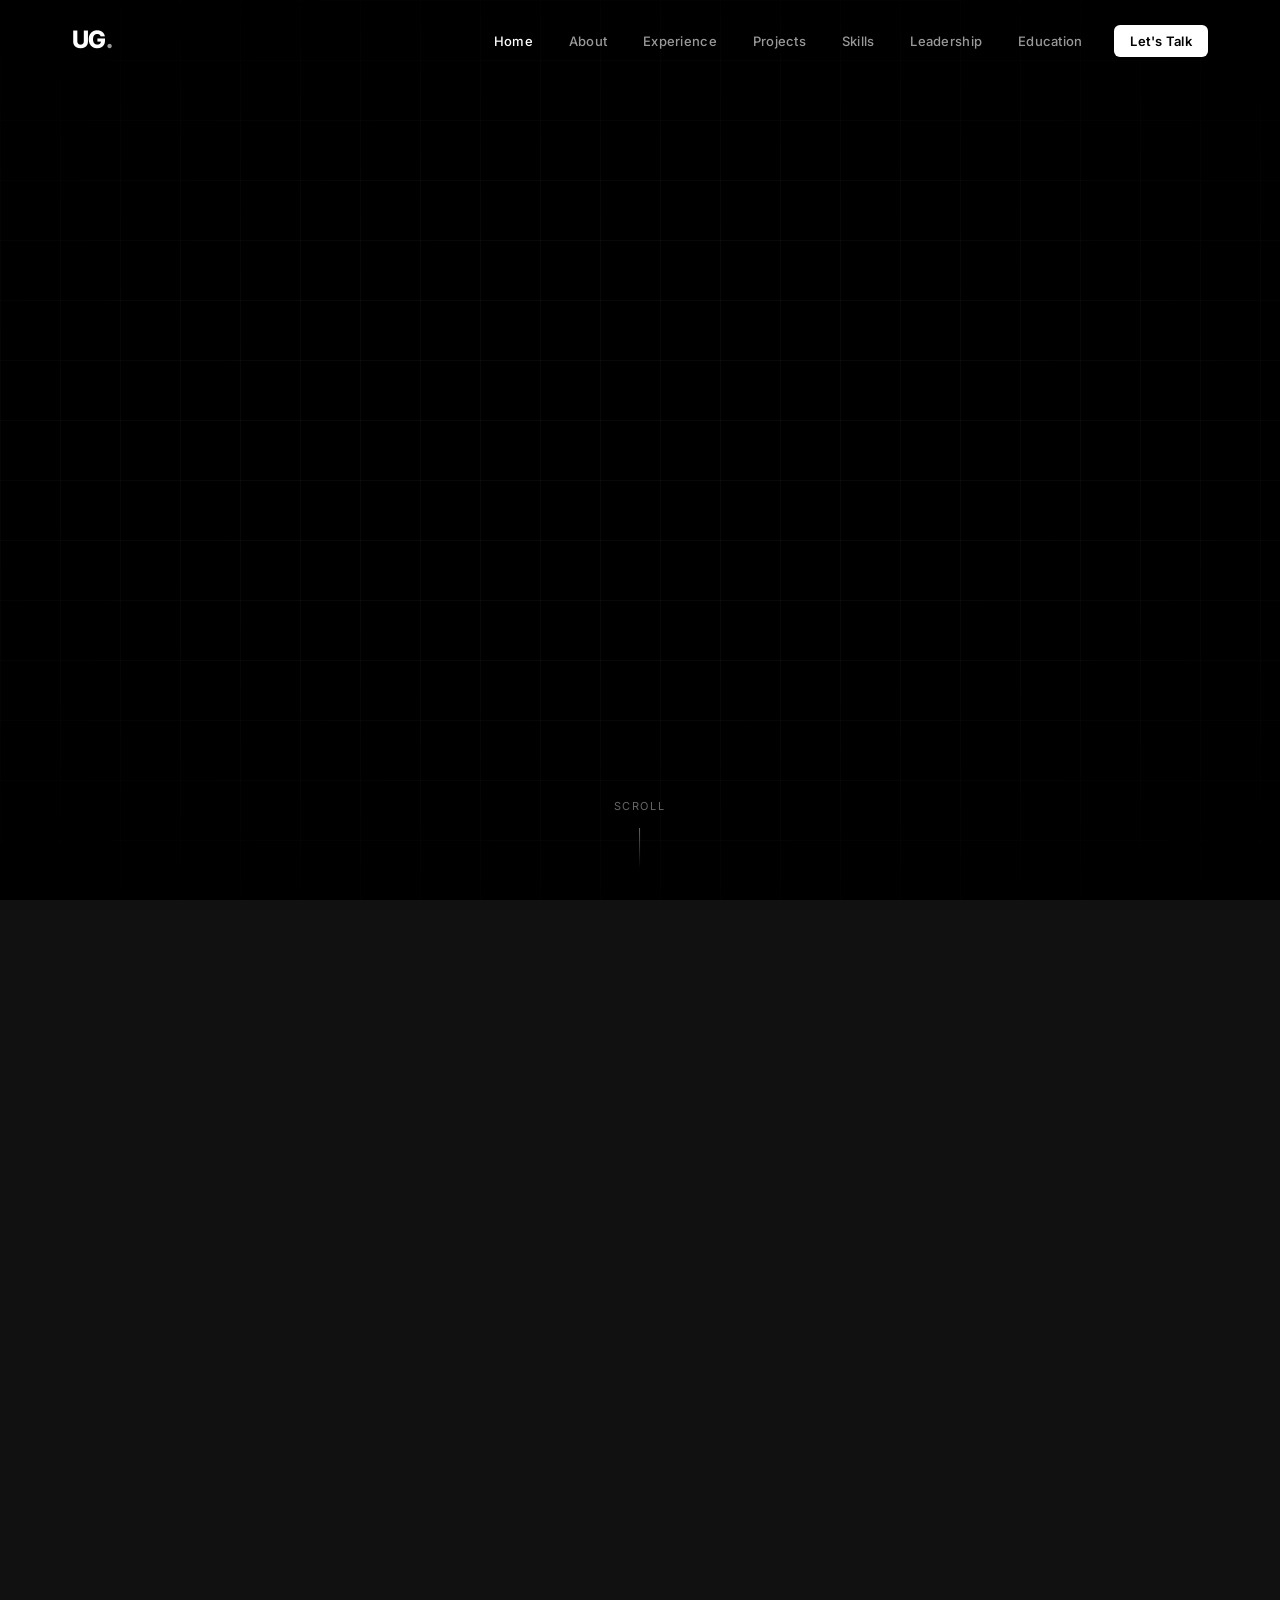
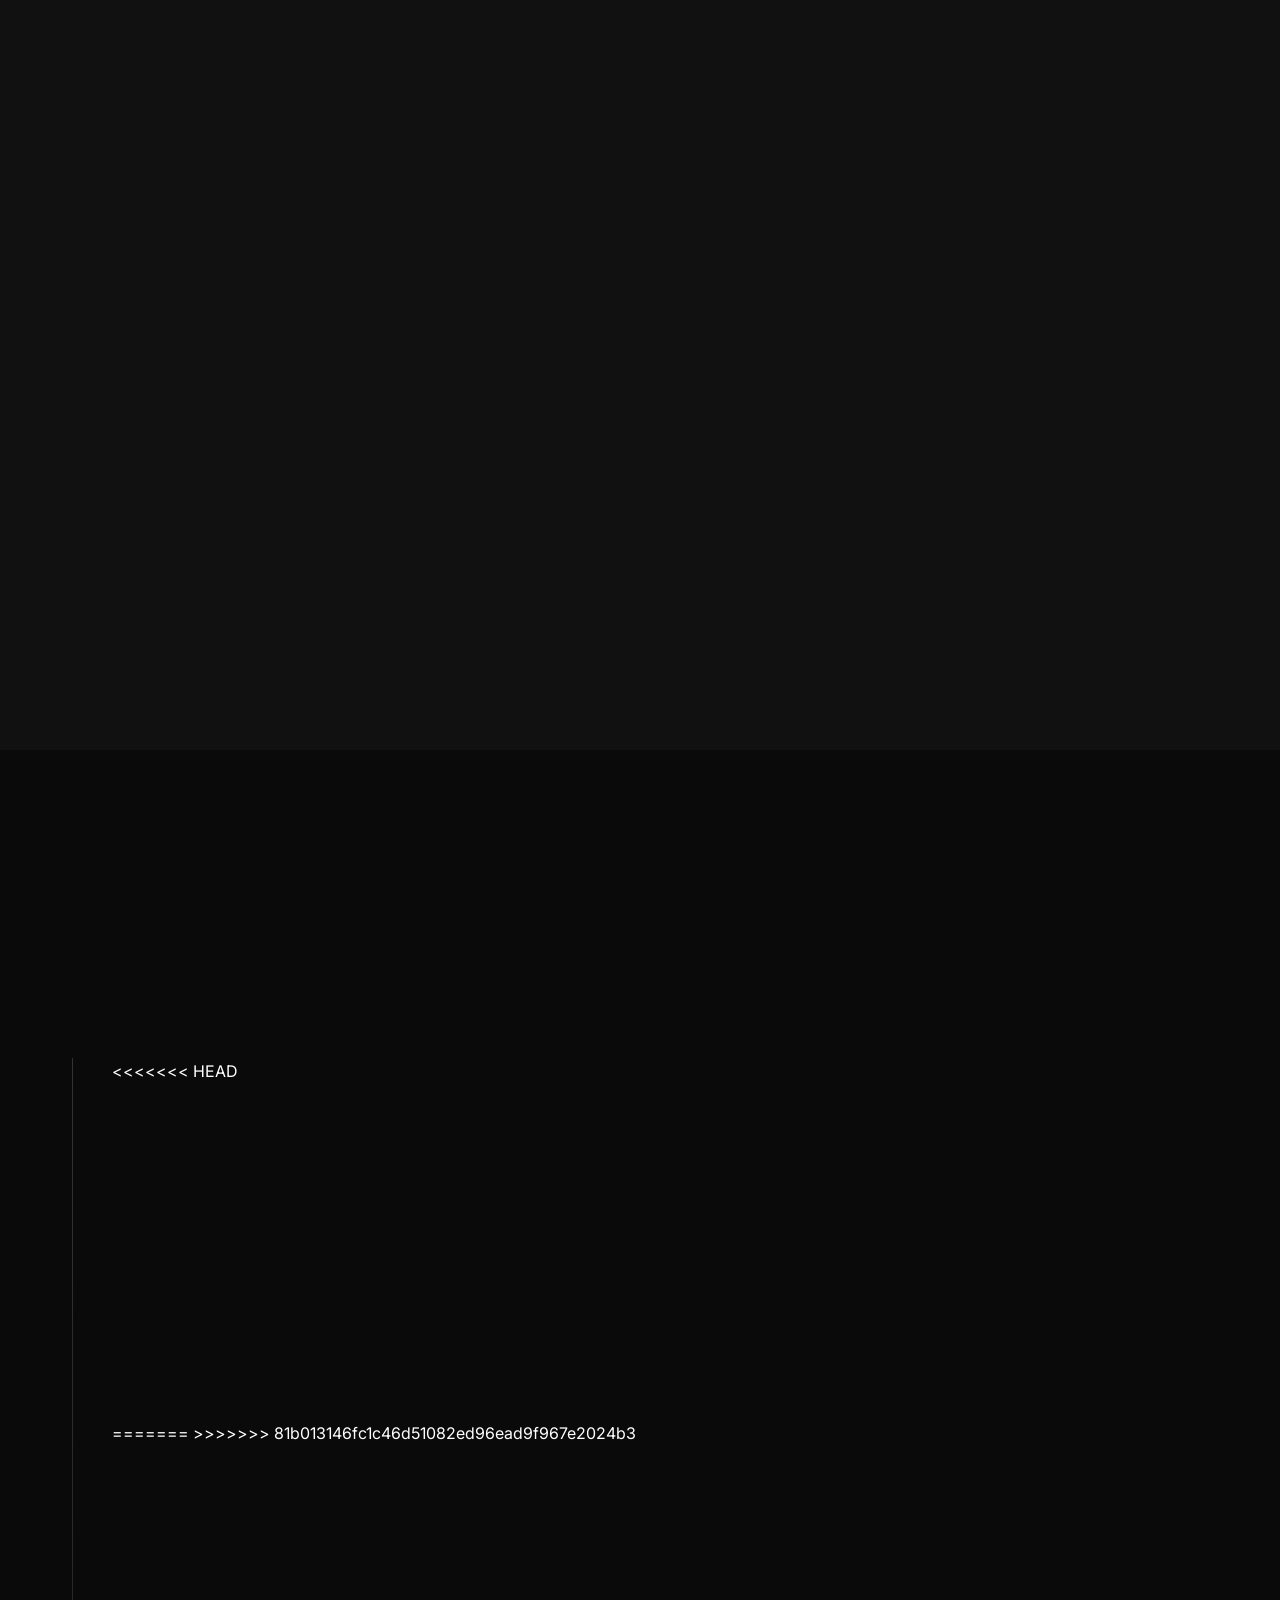
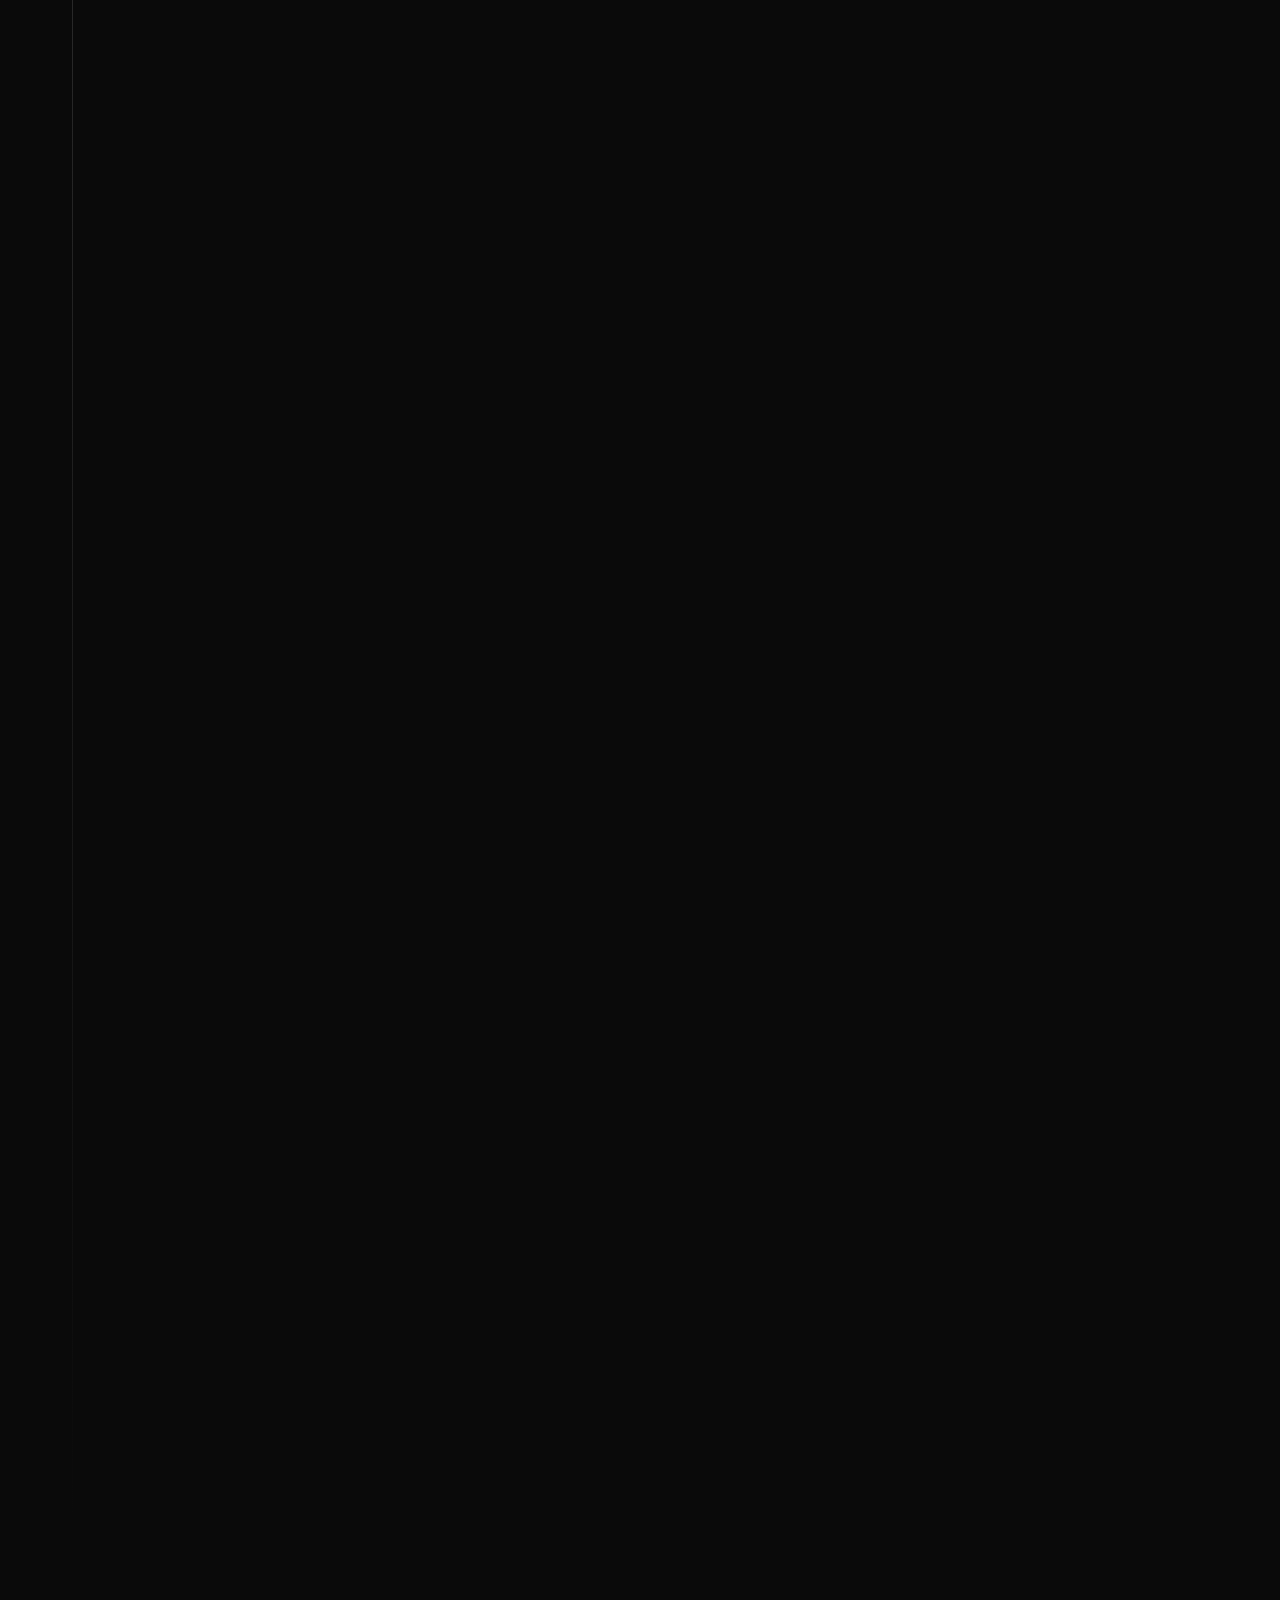
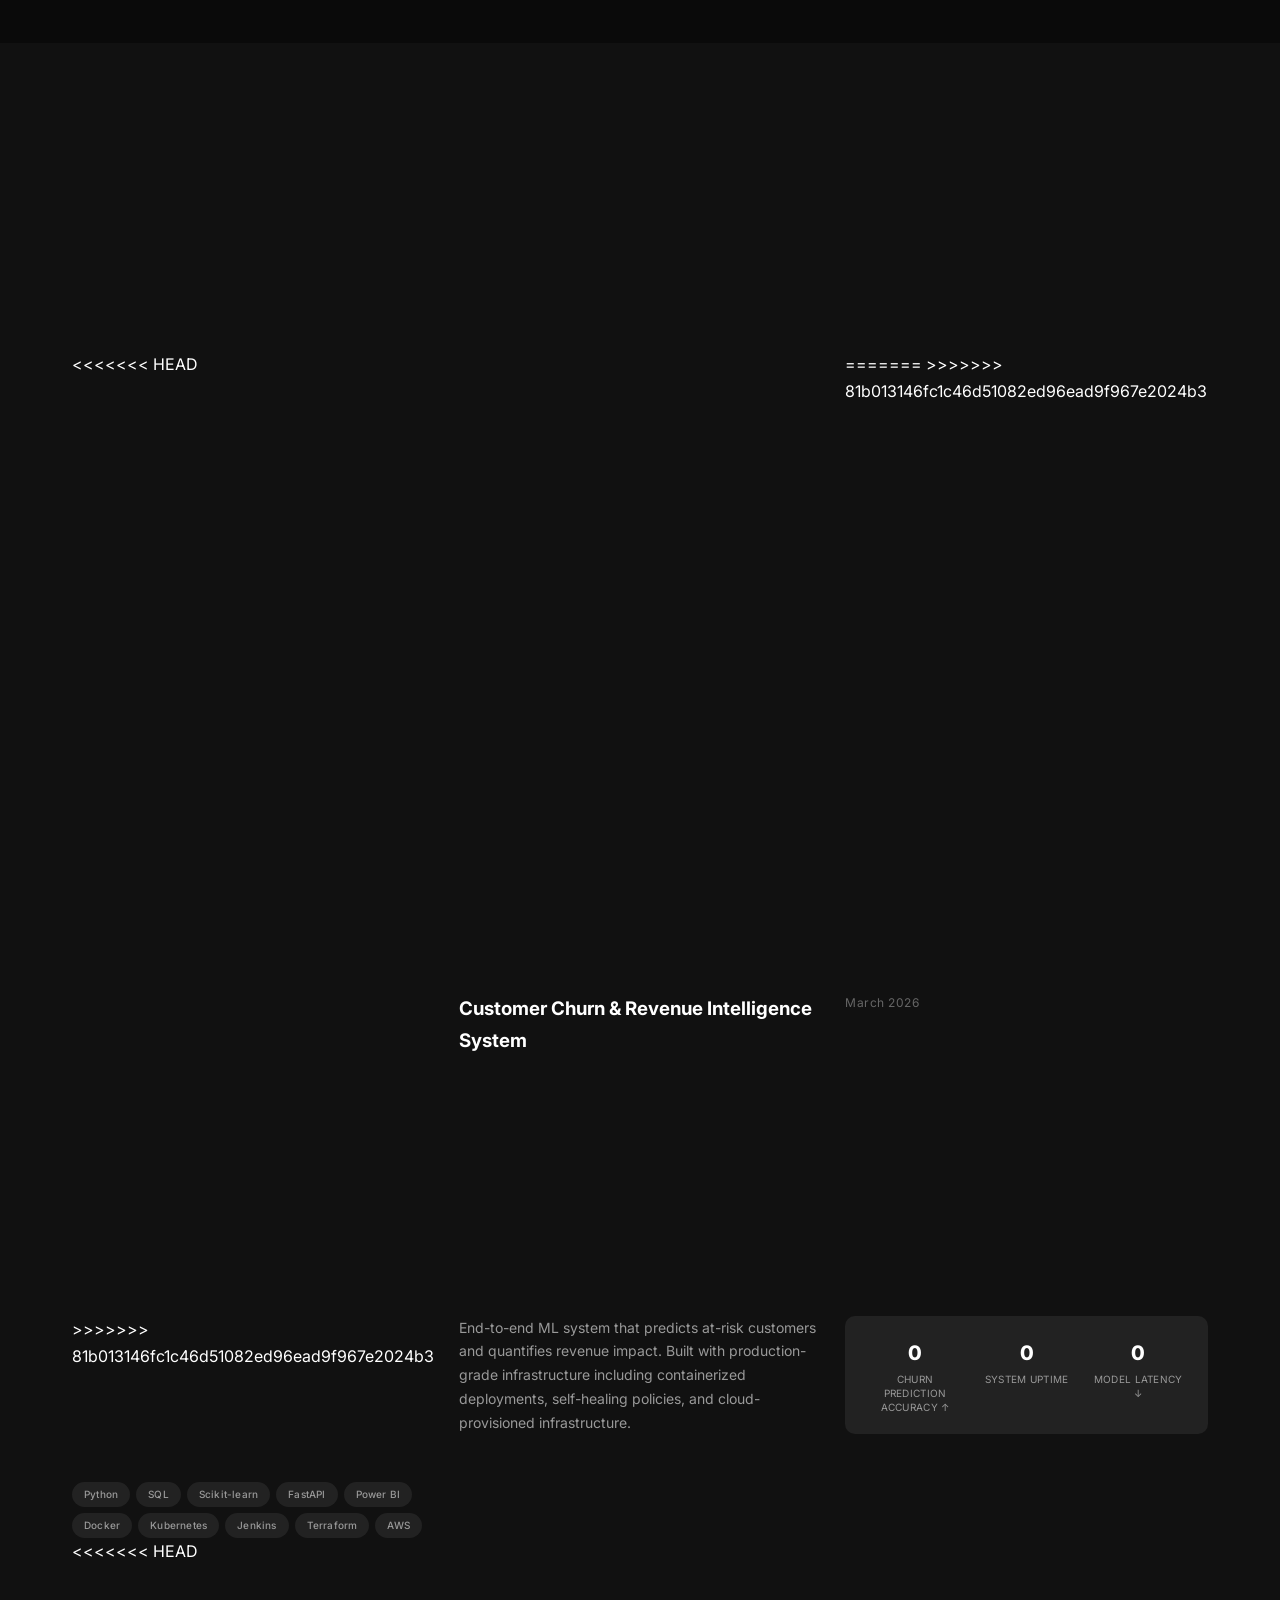
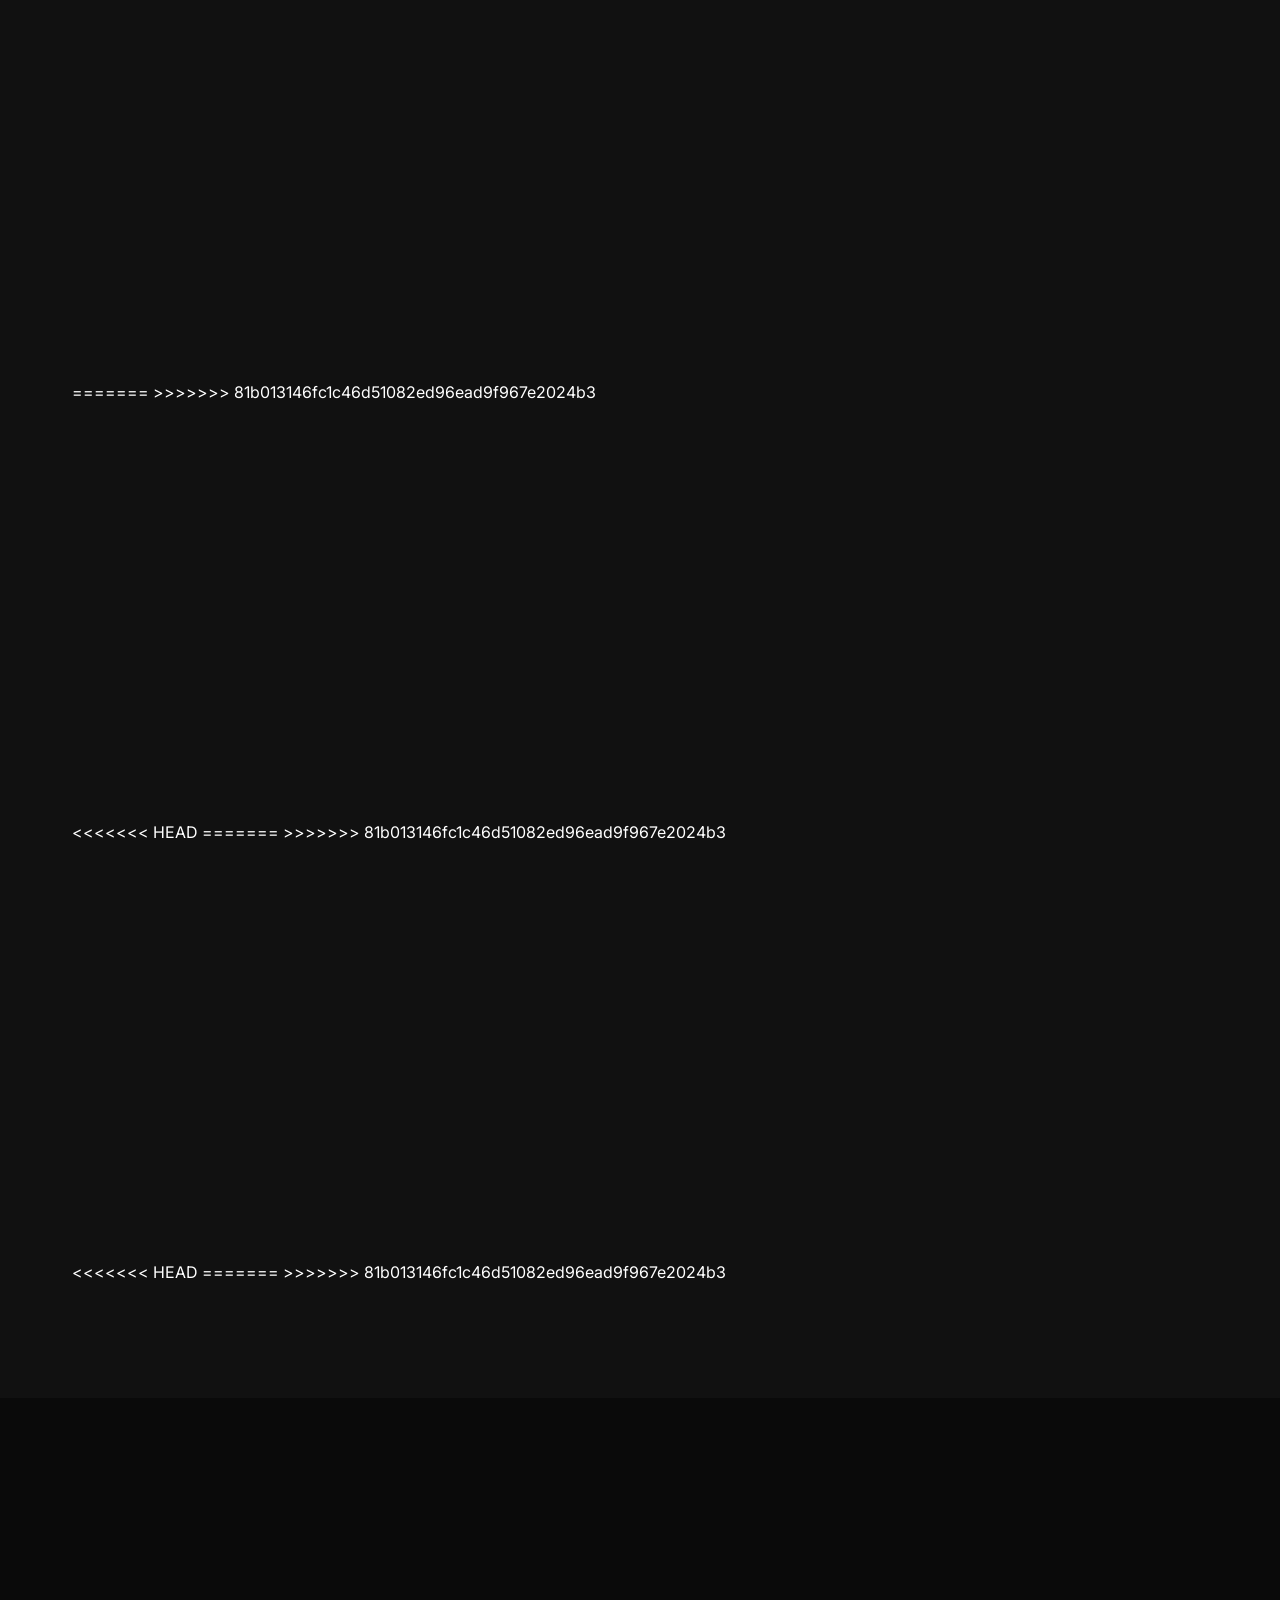
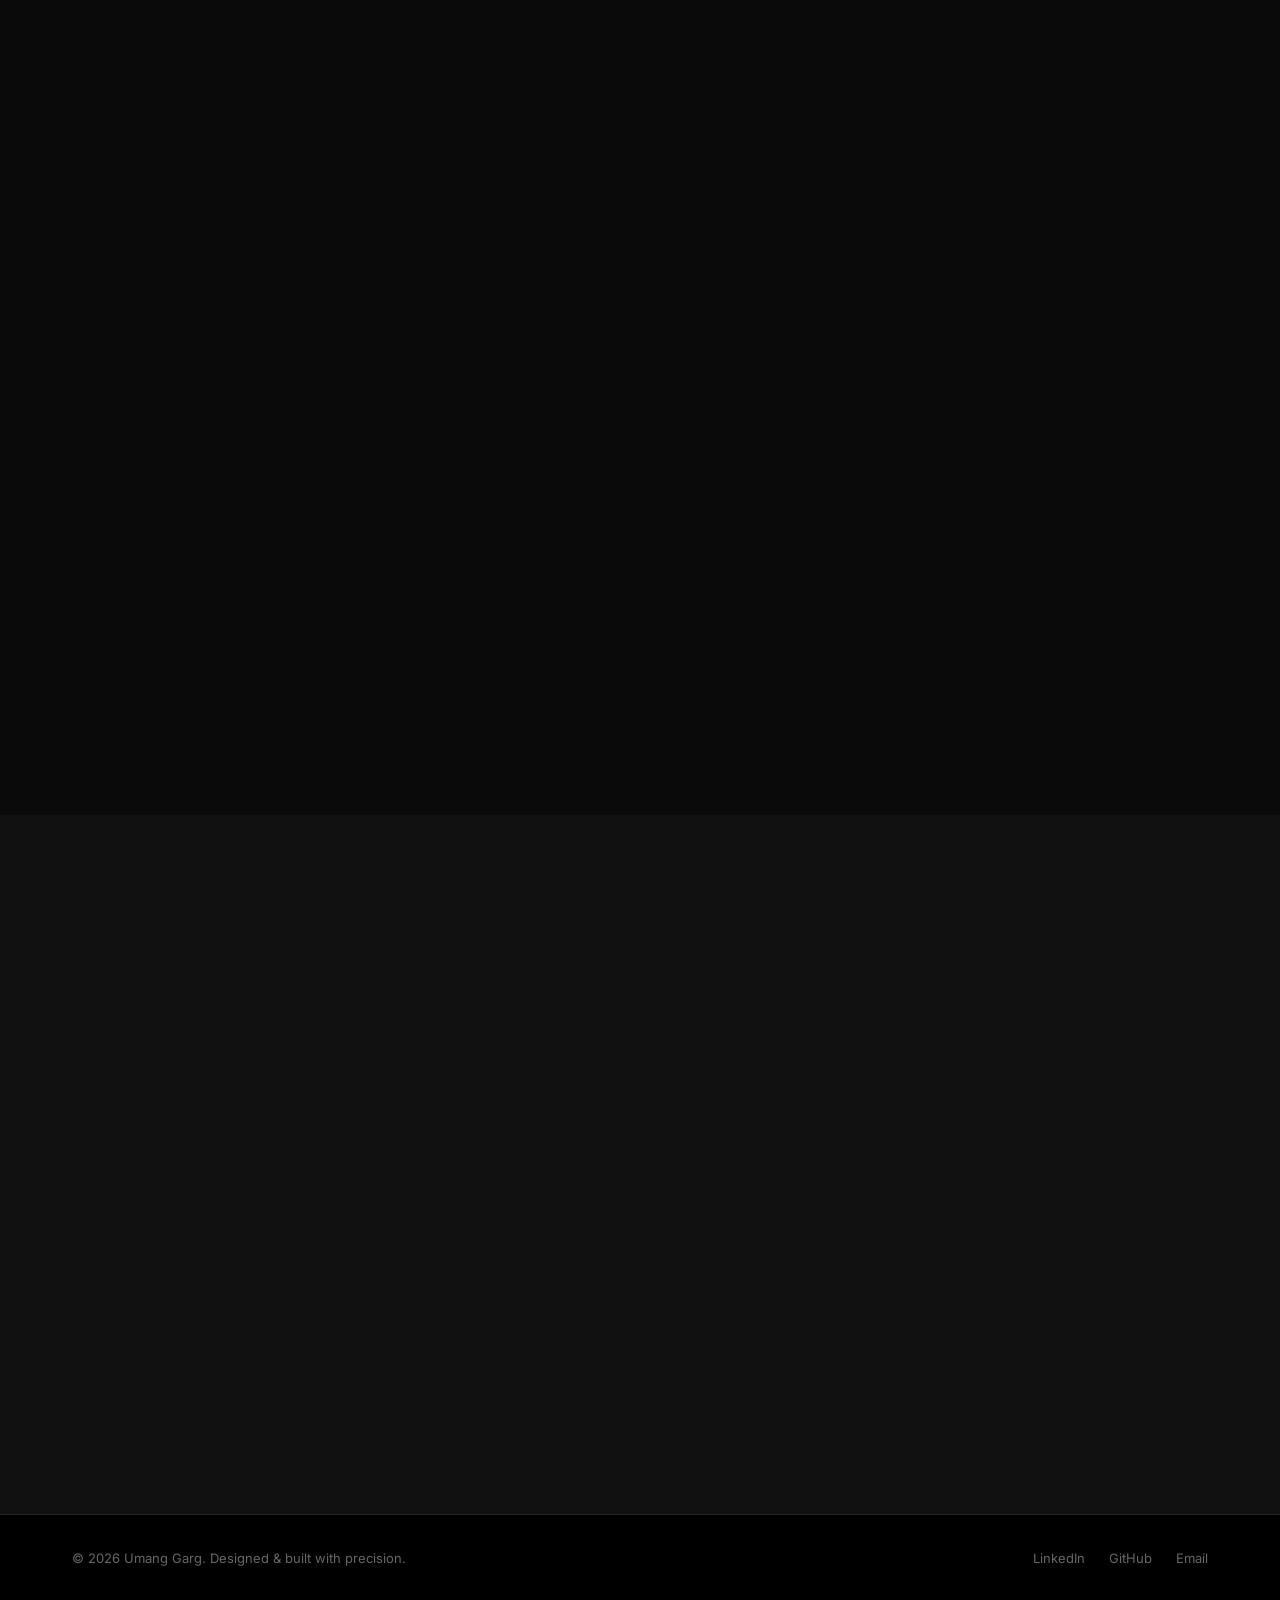
==== commit 80c430c5: "Refreshed with the latest data" ====
--- a/index.html
+++ b/index.html
@@ -44,8 +44,13 @@
                 <span id="typingText"></span><span class="cursor">|</span>
             </p>
             <p class="hero-tagline anim-fade-up anim-delay-3">
+<<<<<<< HEAD
                 I see possibilities where others see patterns.<br>
                 Connecting data, intelligence, and engineering to build what comes next.
+=======
+                Building scalable data systems that turn raw information into business decisions.<br>
+                From ETL pipelines to ML deployment — end to end.
+>>>>>>> 81b013146fc1c46d51082ed96ead9f967e2024b3
             </p>
             <div class="hero-actions anim-fade-up anim-delay-4">
                 <a href="#projects" class="btn btn-primary">View My Work</a>
@@ -87,6 +92,7 @@
             <div class="about-grid">
                 <div class="about-content anim-fade-up">
                     <p class="about-lead">
+<<<<<<< HEAD
                         I am keen to apply data and utilise technology to inform and create.
                     </p>
                     <p>
@@ -106,21 +112,48 @@
                     </p>
                     <p>
                         <em>Continuously learning. Continually creating. Committed to developing impactful technology.</em>
+=======
+                        Data got interesting to me when I stopped treating it as a numbers problem.
+                    </p>
+                    <p>
+                        A business bleeds revenue for a reason. Systems fail at 2am for a reason. Customers leave quietly, and there's usually a pattern if you actually go looking. I started with curiosity and a lot of broken Python scripts. Then I got a real internship at <strong>Howden Insurance Brokers</strong> and stopped learning data in theory—and started doing it.
+                    </p>
+                    <p>
+                        Automated 25+ daily reports, cut manual work by 75% using Python and VBA, built Power BI dashboards that teams actually opened. What I took away from that: <em>an insight that doesn't reach the right person, reliably, might as well not exist.</em>
+                    </p>
+                    <p>
+                        That's why I don't stop at the dashboard. I've built pipelines, ML models, FastAPI backends, Docker containers, CI/CD workflows—churn prediction systems, traffic control models, asset monitoring dashboards—all with real business logic inside them.
+                    </p>
+                    <p>
+                        I've also done AIESEC leadership and a volunteer exchange in Sri Lanka, which sounds like resume filler but genuinely taught me that working with data and working with people are harder to separate than the job description usually admits.
+>>>>>>> 81b013146fc1c46d51082ed96ead9f967e2024b3
                     </p>
                 </div>
                 <div class="about-highlights anim-fade-up anim-delay-1">
                     <div class="highlight-card">
+<<<<<<< HEAD
                         <div class="highlight-icon" aria-hidden="true">01</div>
+=======
+                        <div class="highlight-icon">⚡</div>
+>>>>>>> 81b013146fc1c46d51082ed96ead9f967e2024b3
                         <h3>Data-Driven Decisions</h3>
                         <p>Transforming raw data into actionable business intelligence through scalable pipelines and predictive models.</p>
                     </div>
                     <div class="highlight-card">
+<<<<<<< HEAD
                         <div class="highlight-icon" aria-hidden="true">02</div>
+=======
+                        <div class="highlight-icon">🔧</div>
+>>>>>>> 81b013146fc1c46d51082ed96ead9f967e2024b3
                         <h3>End-to-End Systems</h3>
                         <p>From data ingestion and ETL to model deployment and monitoring—building complete, production-ready solutions.</p>
                     </div>
                     <div class="highlight-card">
+<<<<<<< HEAD
                         <div class="highlight-icon" aria-hidden="true">03</div>
+=======
+                        <div class="highlight-icon">📊</div>
+>>>>>>> 81b013146fc1c46d51082ed96ead9f967e2024b3
                         <h3>Business Impact</h3>
                         <p>Every dashboard, model, and pipeline is designed with one goal: measurable impact on business outcomes.</p>
                     </div>
@@ -138,6 +171,7 @@
                 <div class="section-line"></div>
             </div>
             <div class="timeline">
+<<<<<<< HEAD
                 <!-- Mactores -->
                 <div class="timeline-item anim-fade-up">
                     <div class="timeline-marker"></div>
@@ -161,6 +195,8 @@
                     </div>
                 </div>
 
+=======
+>>>>>>> 81b013146fc1c46d51082ed96ead9f967e2024b3
                 <!-- Howden -->
                 <div class="timeline-item anim-fade-up">
                     <div class="timeline-marker"></div>
@@ -295,6 +331,7 @@
                 <div class="section-line"></div>
             </div>
             <div class="projects-grid">
+<<<<<<< HEAD
                 <!-- Project 1: QueryMind -->
                 <div class="project-card anim-fade-up">
                     <div class="project-card-header">
@@ -345,11 +382,15 @@
                 </div>
 
                 <!-- Project 2: Churn Prediction -->
+=======
+                <!-- Project 1: Churn Prediction -->
+>>>>>>> 81b013146fc1c46d51082ed96ead9f967e2024b3
                 <div class="project-card anim-fade-up">
                     <div class="project-card-header">
                         <div class="project-icon">
                             <svg width="24" height="24" viewBox="0 0 24 24" fill="none" stroke="currentColor" stroke-width="2"><path d="M12 20V10"/><path d="M18 20V4"/><path d="M6 20v-4"/></svg>
                         </div>
+<<<<<<< HEAD
                         <div class="project-links">
                             <a href="https://customer-churn-and-revenue-intellig.vercel.app/" target="_blank" rel="noopener" class="project-live" aria-label="Open Customer Churn live demo">
                                 Live Demo
@@ -362,6 +403,14 @@
                     </div>
                     <h3 class="project-title">Customer Churn & Revenue Intelligence System</h3>
                     <p class="project-date">October 2026</p>
+=======
+                        <a href="https://github.com/Umang0210/Customer_Churn_and_Revenue_Intelligence_System" target="_blank" rel="noopener" class="project-github" aria-label="View on GitHub">
+                            <svg width="20" height="20" viewBox="0 0 24 24" fill="currentColor"><path d="M12 0c-6.626 0-12 5.373-12 12 0 5.302 3.438 9.8 8.207 11.387.599.111.793-.261.793-.577v-2.234c-3.338.726-4.033-1.416-4.033-1.416-.546-1.387-1.333-1.756-1.333-1.756-1.089-.745.083-.729.083-.729 1.205.084 1.839 1.237 1.839 1.237 1.07 1.834 2.807 1.304 3.492.997.107-.775.418-1.305.762-1.604-2.665-.305-5.467-1.334-5.467-5.931 0-1.311.469-2.381 1.236-3.221-.124-.303-.535-1.524.117-3.176 0 0 1.008-.322 3.301 1.23.957-.266 1.983-.399 3.003-.404 1.02.005 2.047.138 3.006.404 2.291-1.552 3.297-1.23 3.297-1.23.653 1.653.242 2.874.118 3.176.77.84 1.235 1.911 1.235 3.221 0 4.609-2.807 5.624-5.479 5.921.43.372.823 1.102.823 2.222v3.293c0 .319.192.694.801.576 4.765-1.589 8.199-6.086 8.199-11.386 0-6.627-5.373-12-12-12z"/></svg>
+                        </a>
+                    </div>
+                    <h3 class="project-title">Customer Churn & Revenue Intelligence System</h3>
+                    <p class="project-date">March 2026</p>
+>>>>>>> 81b013146fc1c46d51082ed96ead9f967e2024b3
                     <p class="project-desc">
                         End-to-end ML system that predicts at-risk customers and quantifies revenue impact. Built with production-grade infrastructure including containerized deployments, self-healing policies, and cloud-provisioned infrastructure.
                     </p>
@@ -393,6 +442,7 @@
                     </div>
                 </div>
 
+<<<<<<< HEAD
                 <!-- Project 3: Resume Roast AI -->
                 <div class="project-card anim-fade-up anim-delay-1">
                     <div class="project-card-header">
@@ -434,6 +484,9 @@
                 </div>
 
                 <!-- Project 4: Traffic Control -->
+=======
+                <!-- Project 2: Traffic Control -->
+>>>>>>> 81b013146fc1c46d51082ed96ead9f967e2024b3
                 <div class="project-card anim-fade-up anim-delay-1">
                     <div class="project-card-header">
                         <div class="project-icon">
@@ -473,7 +526,11 @@
                     </div>
                 </div>
 
+<<<<<<< HEAD
                 <!-- Project 5: Drainage -->
+=======
+                <!-- Project 3: Drainage -->
+>>>>>>> 81b013146fc1c46d51082ed96ead9f967e2024b3
                 <div class="project-card anim-fade-up anim-delay-2">
                     <div class="project-card-header">
                         <div class="project-icon">
@@ -511,7 +568,10 @@
                         <span class="tag">NumPy</span>
                     </div>
                 </div>
-
+<<<<<<< HEAD
+
+=======
+>>>>>>> 81b013146fc1c46d51082ed96ead9f967e2024b3
             </div>
         </div>
     </section>
@@ -527,38 +587,58 @@
             <div class="skills-grid">
                 <div class="skill-category anim-fade-up">
                     <h3 class="skill-category-title">
+<<<<<<< HEAD
                         <span class="skill-icon" aria-hidden="true">01</span>
                         01. Programming Languages
+=======
+                        <span class="skill-icon">⌨️</span>
+                        Languages
+>>>>>>> 81b013146fc1c46d51082ed96ead9f967e2024b3
                     </h3>
                     <div class="skill-items">
                         <span class="skill-pill">Python</span>
                         <span class="skill-pill">SQL</span>
+<<<<<<< HEAD
                         <span class="skill-pill">Java</span>
                         <span class="skill-pill">C++</span>
                         <span class="skill-pill">JavaScript</span>
                         <span class="skill-pill">HTML5</span>
                         <span class="skill-pill">CSS3</span>
+=======
+>>>>>>> 81b013146fc1c46d51082ed96ead9f967e2024b3
                     </div>
                 </div>
                 <div class="skill-category anim-fade-up anim-delay-1">
                     <h3 class="skill-category-title">
+<<<<<<< HEAD
                         <span class="skill-icon" aria-hidden="true">02</span>
                         02. Data Science &amp; Machine Learning
+=======
+                        <span class="skill-icon">📚</span>
+                        Frameworks & Libraries
+>>>>>>> 81b013146fc1c46d51082ed96ead9f967e2024b3
                     </h3>
                     <div class="skill-items">
                         <span class="skill-pill">Pandas</span>
                         <span class="skill-pill">NumPy</span>
                         <span class="skill-pill">Scikit-learn</span>
                         <span class="skill-pill">Statsmodels</span>
+<<<<<<< HEAD
                         <span class="skill-pill">SciPy</span>
                         <span class="skill-pill">Regression &amp; Classification</span>
                         <span class="skill-pill">Clustering</span>
                         <span class="skill-pill">Feature Engineering</span>
                         <span class="skill-pill">Statistical Analysis</span>
+=======
+                        <span class="skill-pill">Seaborn</span>
+                        <span class="skill-pill">Matplotlib</span>
+                        <span class="skill-pill">FastAPI</span>
+>>>>>>> 81b013146fc1c46d51082ed96ead9f967e2024b3
                     </div>
                 </div>
                 <div class="skill-category anim-fade-up anim-delay-2">
                     <h3 class="skill-category-title">
+<<<<<<< HEAD
                         <span class="skill-icon" aria-hidden="true">03</span>
                         03. Data Engineering &amp; Databases
                     </h3>
@@ -573,10 +653,28 @@
                         <span class="skill-pill">SQLite</span>
                         <span class="skill-pill">Apache Spark</span>
                         <span class="skill-pill">PySpark</span>
+=======
+                        <span class="skill-icon">🛠️</span>
+                        Tools & Platforms
+                    </h3>
+                    <div class="skill-items">
+                        <span class="skill-pill">Power BI</span>
+                        <span class="skill-pill">Excel</span>
+                        <span class="skill-pill">VBA</span>
+                        <span class="skill-pill">MySQL</span>
+                        <span class="skill-pill">MongoDB</span>
+                        <span class="skill-pill">Docker</span>
+                        <span class="skill-pill">Kubernetes</span>
+                        <span class="skill-pill">Terraform</span>
+                        <span class="skill-pill">Ansible</span>
+                        <span class="skill-pill">Git</span>
+                        <span class="skill-pill">GitHub</span>
+>>>>>>> 81b013146fc1c46d51082ed96ead9f967e2024b3
                     </div>
                 </div>
                 <div class="skill-category anim-fade-up anim-delay-3">
                     <h3 class="skill-category-title">
+<<<<<<< HEAD
                         <span class="skill-icon" aria-hidden="true">04</span>
                         04. Business Intelligence &amp; Automation
                     </h3>
@@ -589,10 +687,22 @@
                         <span class="skill-pill">Data Visualization</span>
                         <span class="skill-pill">KPI Reporting</span>
                         <span class="skill-pill">Workflow and Reporting Automation</span>
+=======
+                        <span class="skill-icon">⚙️</span>
+                        Analytics & Automation
+                    </h3>
+                    <div class="skill-items">
+                        <span class="skill-pill">Data Modeling</span>
+                        <span class="skill-pill">Data Visualization</span>
+                        <span class="skill-pill">ETL Pipelines</span>
+                        <span class="skill-pill">Workflow Automation</span>
+                        <span class="skill-pill">CI/CD Pipelines</span>
+>>>>>>> 81b013146fc1c46d51082ed96ead9f967e2024b3
                     </div>
                 </div>
                 <div class="skill-category anim-fade-up anim-delay-4">
                     <h3 class="skill-category-title">
+<<<<<<< HEAD
                         <span class="skill-icon" aria-hidden="true">05</span>
                         05. Cloud &amp; DevOps
                     </h3>
@@ -600,11 +710,31 @@
                         <span class="skill-pill">AWS</span>
                         <span class="skill-pill">Microsoft Azure</span>
                         <span class="skill-pill">GCP</span>
+=======
+                        <span class="skill-icon">🧠</span>
+                        Machine Learning & Statistics
+                    </h3>
+                    <div class="skill-items">
+                        <span class="skill-pill">Regression Models</span>
+                        <span class="skill-pill">Classification</span>
+                        <span class="skill-pill">Clustering</span>
+                        <span class="skill-pill">Model Evaluation</span>
+                    </div>
+                </div>
+                <div class="skill-category anim-fade-up anim-delay-5">
+                    <h3 class="skill-category-title">
+                        <span class="skill-icon">☁️</span>
+                        Cloud & DevOps
+                    </h3>
+                    <div class="skill-items">
+                        <span class="skill-pill">AWS</span>
+>>>>>>> 81b013146fc1c46d51082ed96ead9f967e2024b3
                         <span class="skill-pill">Docker</span>
                         <span class="skill-pill">Kubernetes</span>
                         <span class="skill-pill">Terraform</span>
                         <span class="skill-pill">Ansible</span>
                         <span class="skill-pill">Jenkins</span>
+<<<<<<< HEAD
                         <span class="skill-pill">GitHub Actions</span>
                         <span class="skill-pill">CI/CD Pipelines</span>
                     </div>
@@ -625,6 +755,8 @@
                         <span class="skill-pill">Selenium</span>
                         <span class="skill-pill">Postman</span>
                         <span class="skill-pill">Gemini API</span>
+=======
+>>>>>>> 81b013146fc1c46d51082ed96ead9f967e2024b3
                     </div>
                 </div>
             </div>
@@ -641,22 +773,38 @@
             </div>
             <div class="achievements-grid">
                 <div class="achievement-card anim-fade-up">
+<<<<<<< HEAD
                     <div class="achievement-icon" aria-hidden="true">01</div>
+=======
+                    <div class="achievement-icon">🌍</div>
+>>>>>>> 81b013146fc1c46d51082ed96ead9f967e2024b3
                     <h3>AIESEC Leadership</h3>
                     <p>Served as Senior Manager and Team Leader in AIESEC for 1+ year. Led corporate sector operations, managed global internship exchanges, and attended the October Local Conference.</p>
                 </div>
                 <div class="achievement-card anim-fade-up anim-delay-1">
+<<<<<<< HEAD
                     <div class="achievement-icon" aria-hidden="true">02</div>
+=======
+                    <div class="achievement-icon">🇱🇰</div>
+>>>>>>> 81b013146fc1c46d51082ed96ead9f967e2024b3
                     <h3>Global Volunteer — Sri Lanka</h3>
                     <p>Completed an international volunteer exchange through AIESEC in Sri Lanka, gaining cross-cultural collaboration experience and developing leadership in diverse environments.</p>
                 </div>
                 <div class="achievement-card anim-fade-up anim-delay-2">
+<<<<<<< HEAD
                     <div class="achievement-icon" aria-hidden="true">03</div>
+=======
+                    <div class="achievement-icon">⭐</div>
+>>>>>>> 81b013146fc1c46d51082ed96ead9f967e2024b3
                     <h3>HackerRank Gold Badges</h3>
                     <p>Earned 5-star Gold Badges in Python and C++ on HackerRank. Completed the 30 Days of Code challenge. Certified in SQL Advanced, SQL Intermediate, and Python Basic.</p>
                 </div>
                 <div class="achievement-card anim-fade-up anim-delay-3">
+<<<<<<< HEAD
                     <div class="achievement-icon" aria-hidden="true">04</div>
+=======
+                    <div class="achievement-icon">🏛️</div>
+>>>>>>> 81b013146fc1c46d51082ed96ead9f967e2024b3
                     <h3>Campus Catalyst Fellow</h3>
                     <p>Completed the Campus Catalyst Fellowship recognized by the Ministry of Commerce & Industry, Government of India — focused on entrepreneurship, leadership, and problem-solving.</p>
                 </div>
@@ -708,10 +856,34 @@
             </div>
             <div class="education-grid">
                 <div class="edu-card anim-fade-up">
+<<<<<<< HEAD
                     <div class="edu-degree">B.Tech in Computer Science & Engineering</div>
                     <div class="edu-school">Lovely Professional University, Punjab</div>
                     <div class="edu-details">CGPA: 7.80</div>
                     <div class="edu-period">Aug 2023 — May 2027</div>
+=======
+                    <div class="edu-degree">B.S. in Data Science & Applications</div>
+                    <div class="edu-school">Indian Institute of Technology, Madras</div>
+                    <div class="edu-period">Oct 2023 — Jul 2027</div>
+                </div>
+                <div class="edu-card anim-fade-up anim-delay-1">
+                    <div class="edu-degree">B.Tech in Computer Science & Engineering</div>
+                    <div class="edu-school">Lovely Professional University, Punjab</div>
+                    <div class="edu-details">CGPA: 7.32</div>
+                    <div class="edu-period">Aug 2023 — Sep 2027</div>
+                </div>
+                <div class="edu-card anim-fade-up anim-delay-2">
+                    <div class="edu-degree">12th — Science</div>
+                    <div class="edu-school">South Point School, Guwahati</div>
+                    <div class="edu-details">69%</div>
+                    <div class="edu-period">2022 — 2023</div>
+                </div>
+                <div class="edu-card anim-fade-up anim-delay-3">
+                    <div class="edu-degree">10th — Science</div>
+                    <div class="edu-school">Delhi Public School, Khanapara</div>
+                    <div class="edu-details">89%</div>
+                    <div class="edu-period">2020 — 2021</div>
+>>>>>>> 81b013146fc1c46d51082ed96ead9f967e2024b3
                 </div>
             </div>
         </div>
--- a/styles.css
+++ b/styles.css
@@ -472,6 +472,7 @@
 }
 
 .highlight-icon {
+<<<<<<< HEAD
     width: 2.25rem;
     height: 2.25rem;
     display: flex;
@@ -484,6 +485,9 @@
     letter-spacing: 0.08em;
     color: var(--white);
     background: var(--dark-3);
+=======
+    font-size: 1.5rem;
+>>>>>>> 81b013146fc1c46d51082ed96ead9f967e2024b3
     margin-bottom: 0.75rem;
 }
 
@@ -685,6 +689,7 @@
     background: var(--dark-3);
 }
 
+<<<<<<< HEAD
 .project-links {
     display: flex;
     align-items: center;
@@ -709,6 +714,8 @@
     border-color: var(--grey-dark);
 }
 
+=======
+>>>>>>> 81b013146fc1c46d51082ed96ead9f967e2024b3
 .project-title {
     font-size: 1.125rem;
     font-weight: 700;
@@ -807,6 +814,7 @@
 }
 
 .skill-icon {
+<<<<<<< HEAD
     width: 1.75rem;
     height: 1.75rem;
     flex: 0 0 1.75rem;
@@ -819,6 +827,9 @@
     font-weight: 700;
     color: var(--white);
     background: var(--dark-3);
+=======
+    font-size: 1.25rem;
+>>>>>>> 81b013146fc1c46d51082ed96ead9f967e2024b3
 }
 
 .skill-items {
@@ -869,6 +880,7 @@
 }
 
 .achievement-icon {
+<<<<<<< HEAD
     width: 2.5rem;
     height: 2.5rem;
     display: flex;
@@ -881,6 +893,9 @@
     letter-spacing: 0.08em;
     color: var(--white);
     background: var(--dark-3);
+=======
+    font-size: 2rem;
+>>>>>>> 81b013146fc1c46d51082ed96ead9f967e2024b3
     margin-bottom: 1rem;
 }
 
@@ -958,7 +973,10 @@
 }
 
 .edu-card {
+<<<<<<< HEAD
     grid-column: 1 / -1;
+=======
+>>>>>>> 81b013146fc1c46d51082ed96ead9f967e2024b3
     padding: 2rem;
     background: var(--dark-2);
     border: 1px solid var(--dark-3);
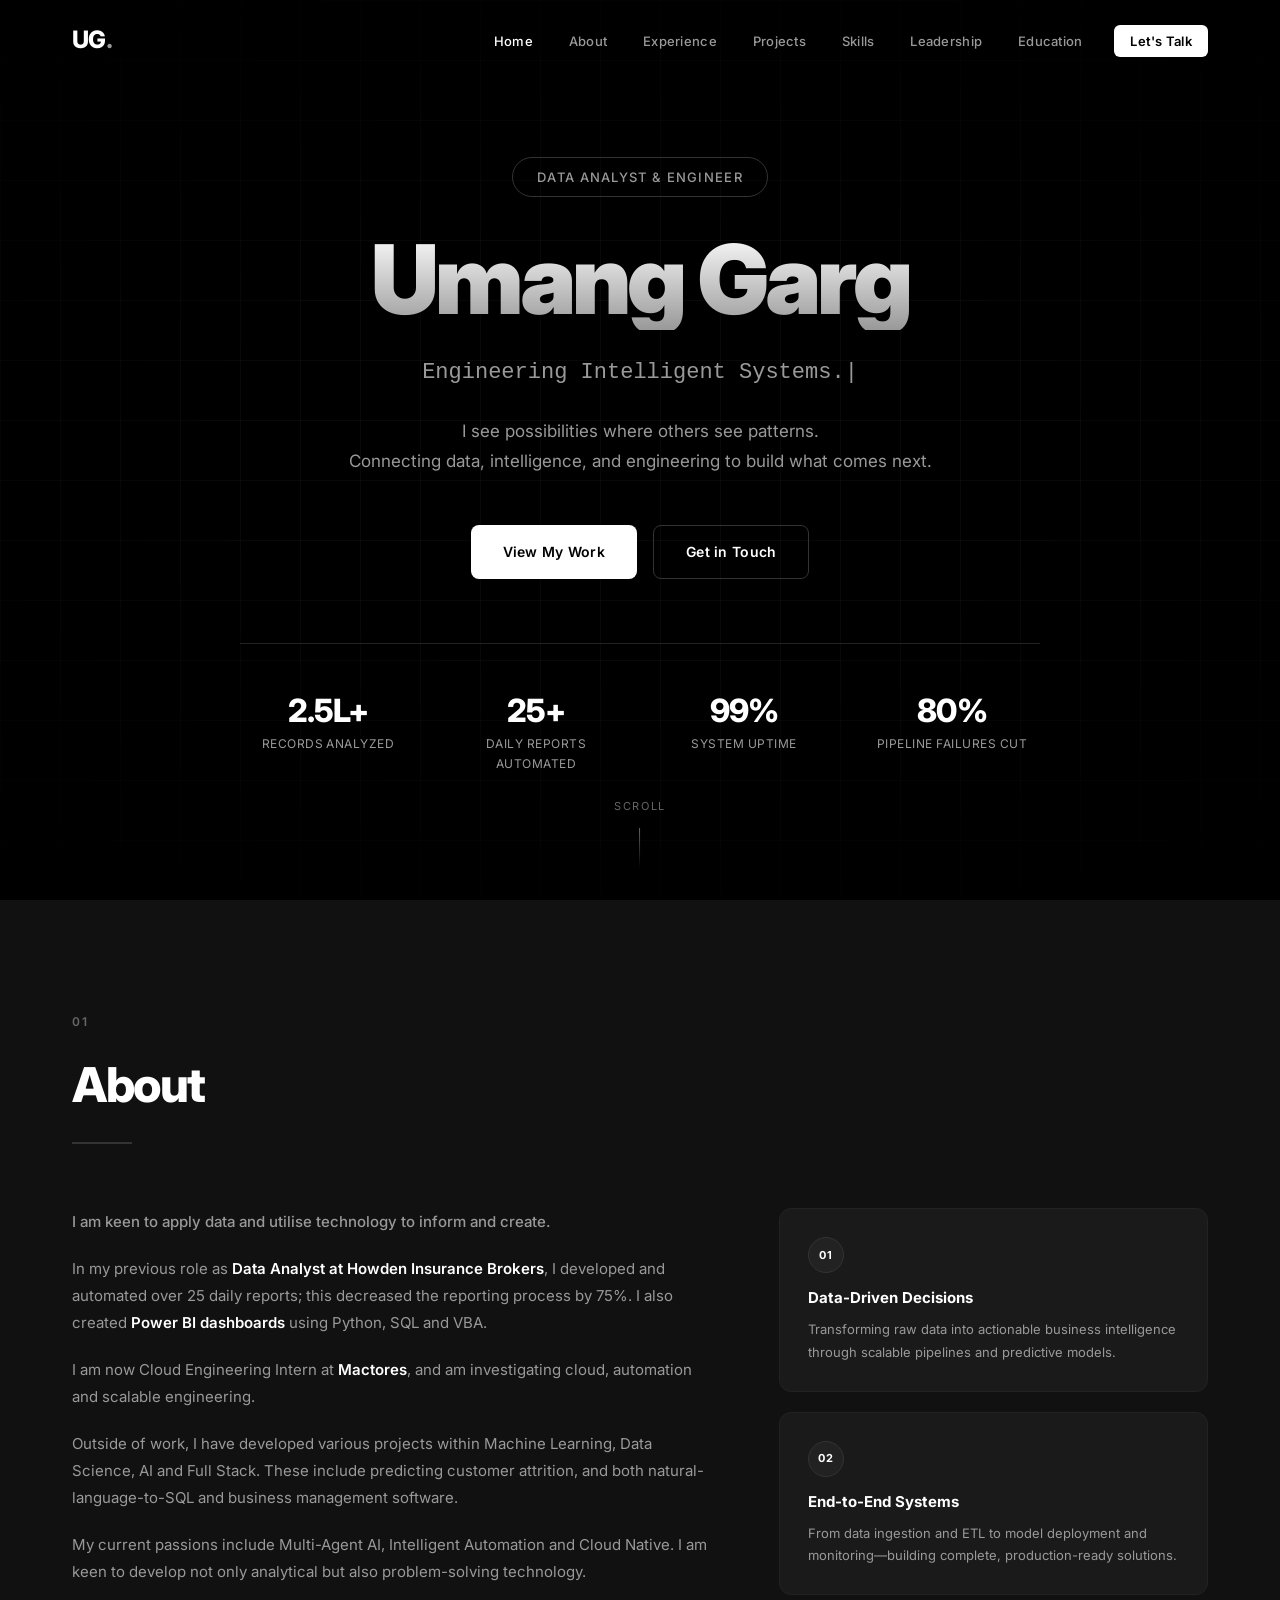
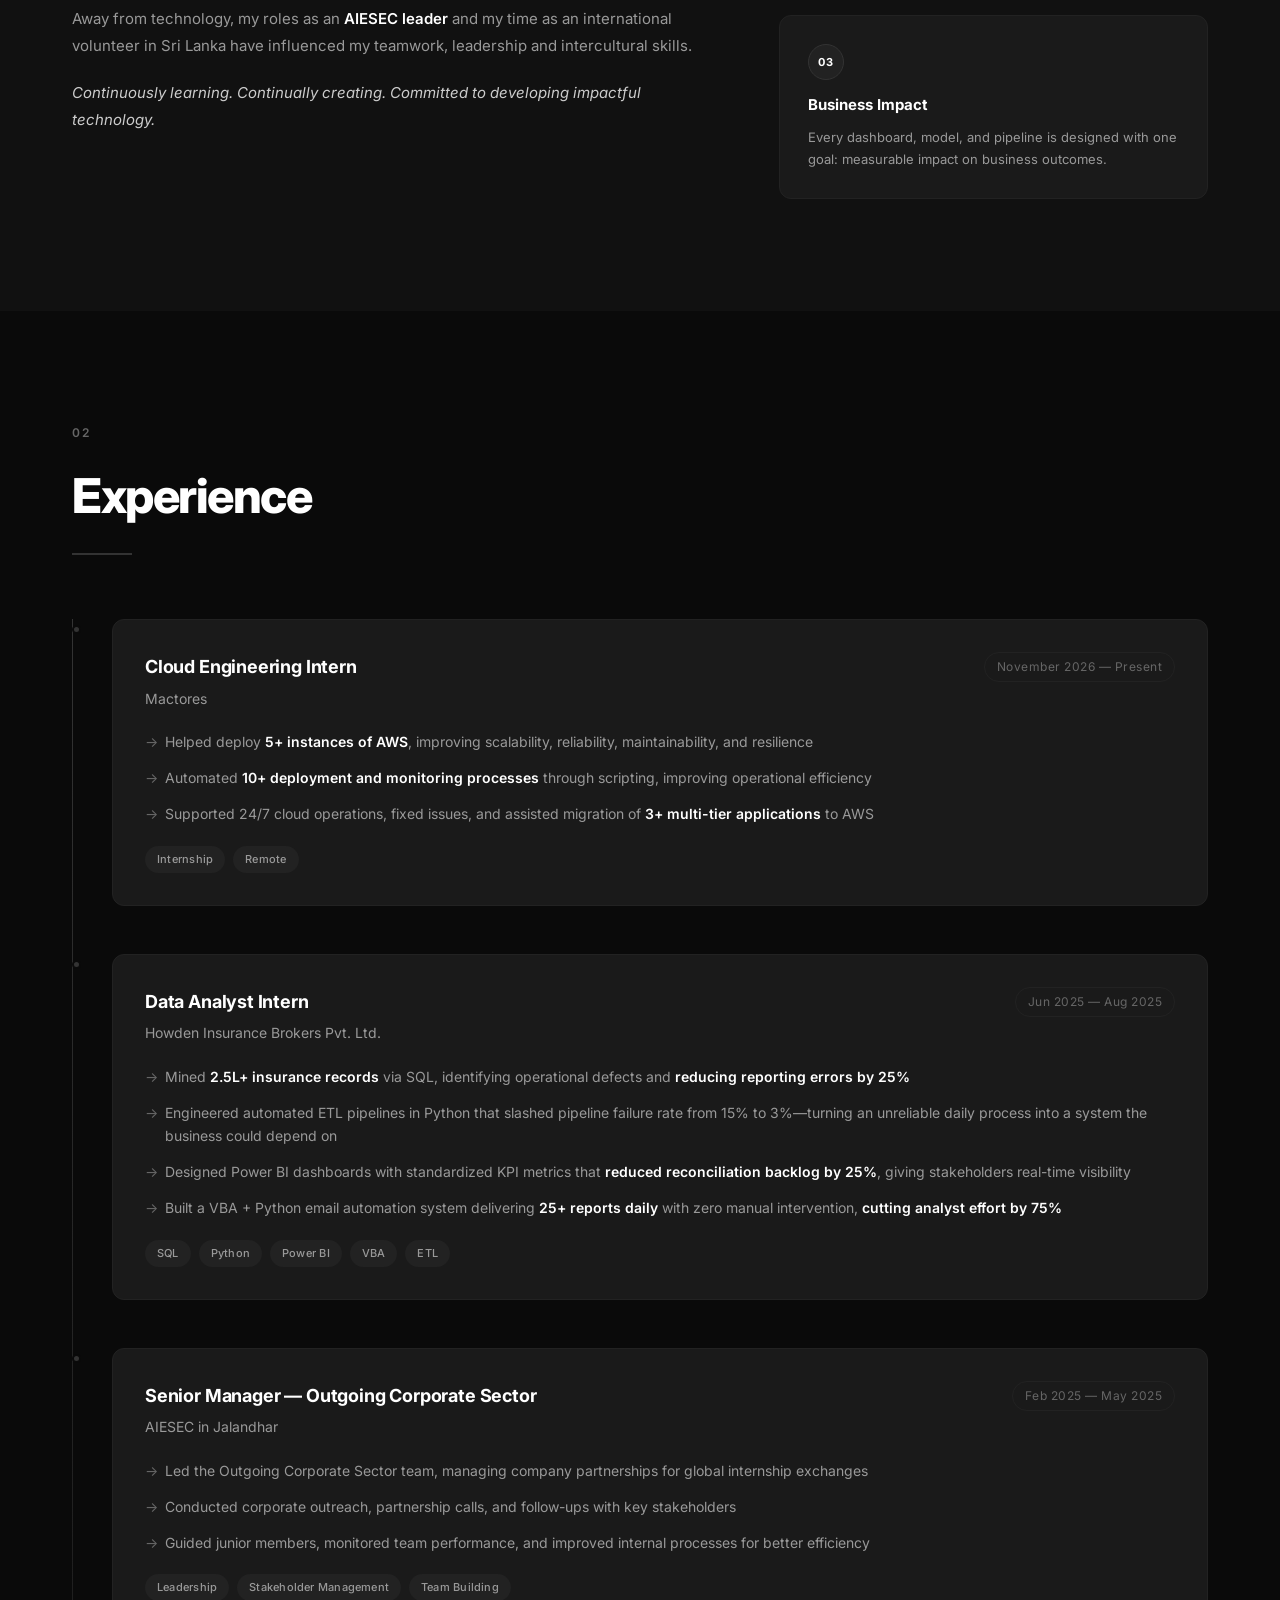
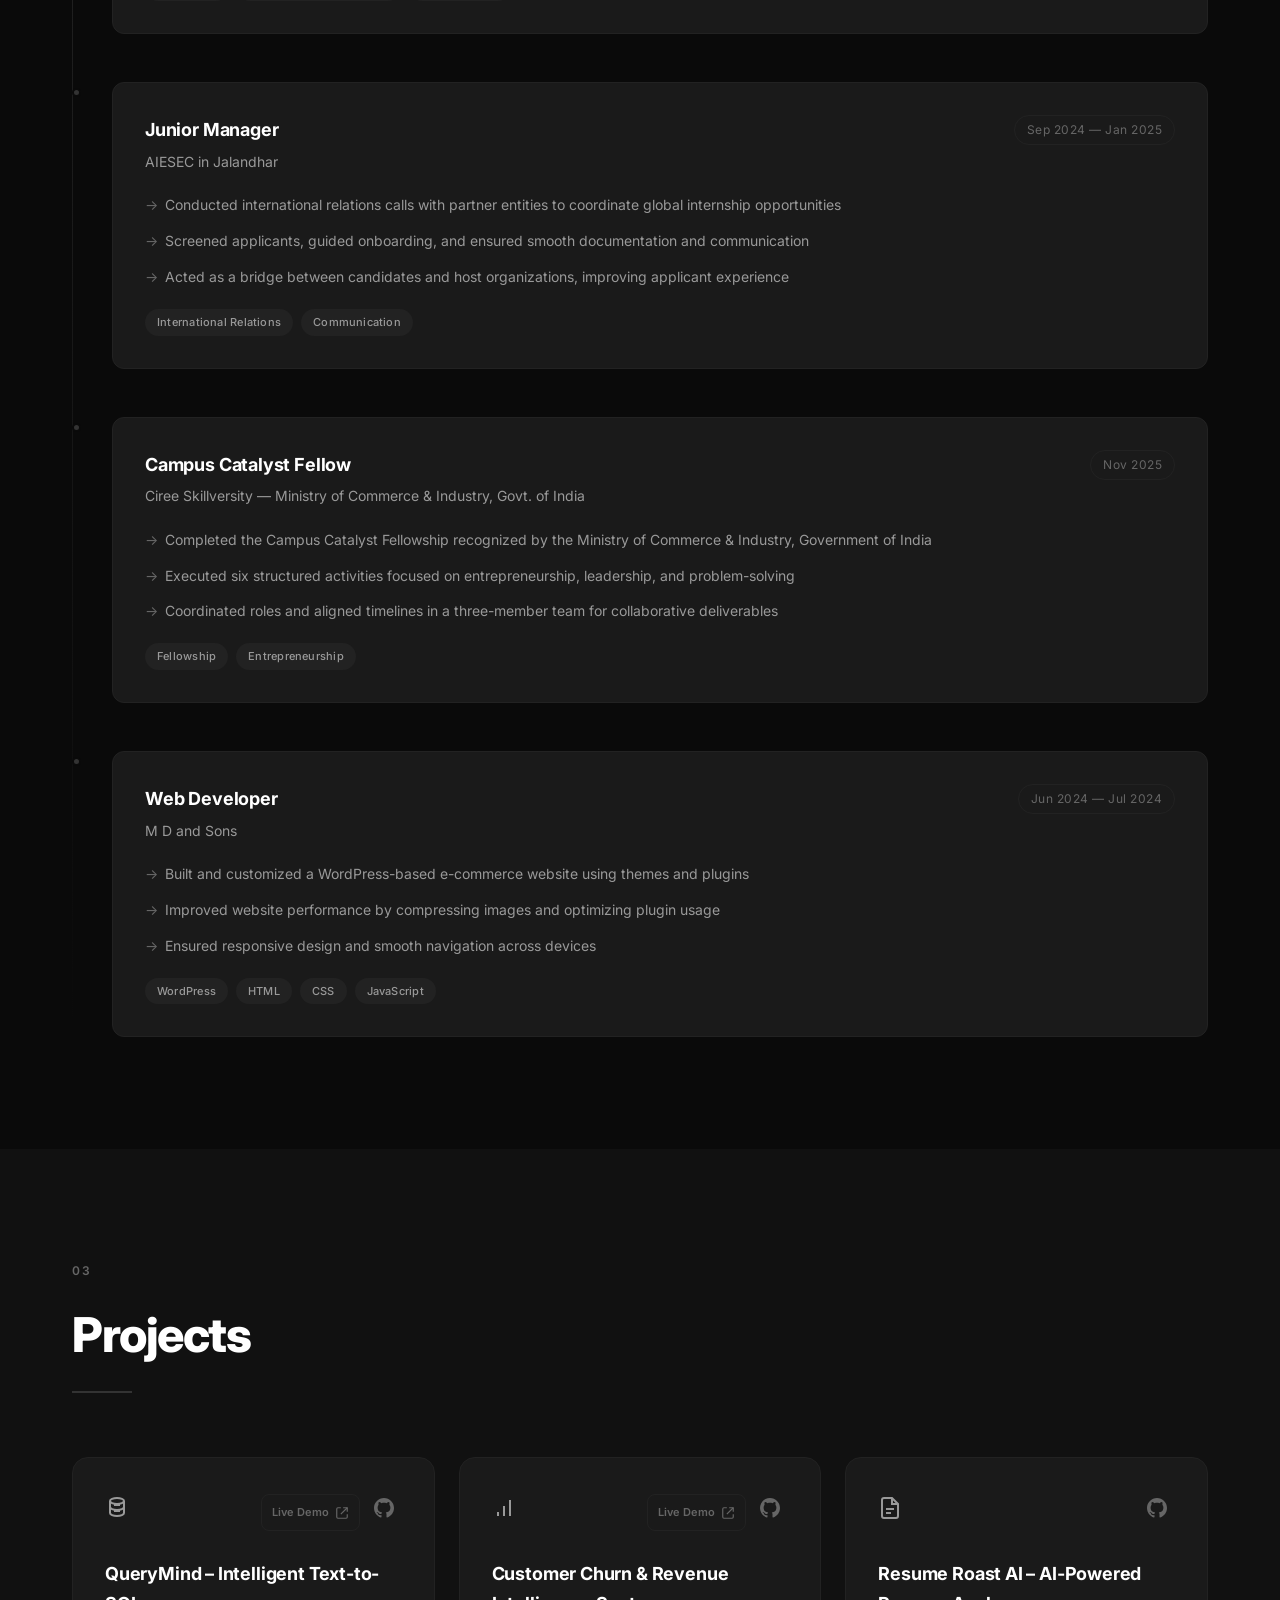
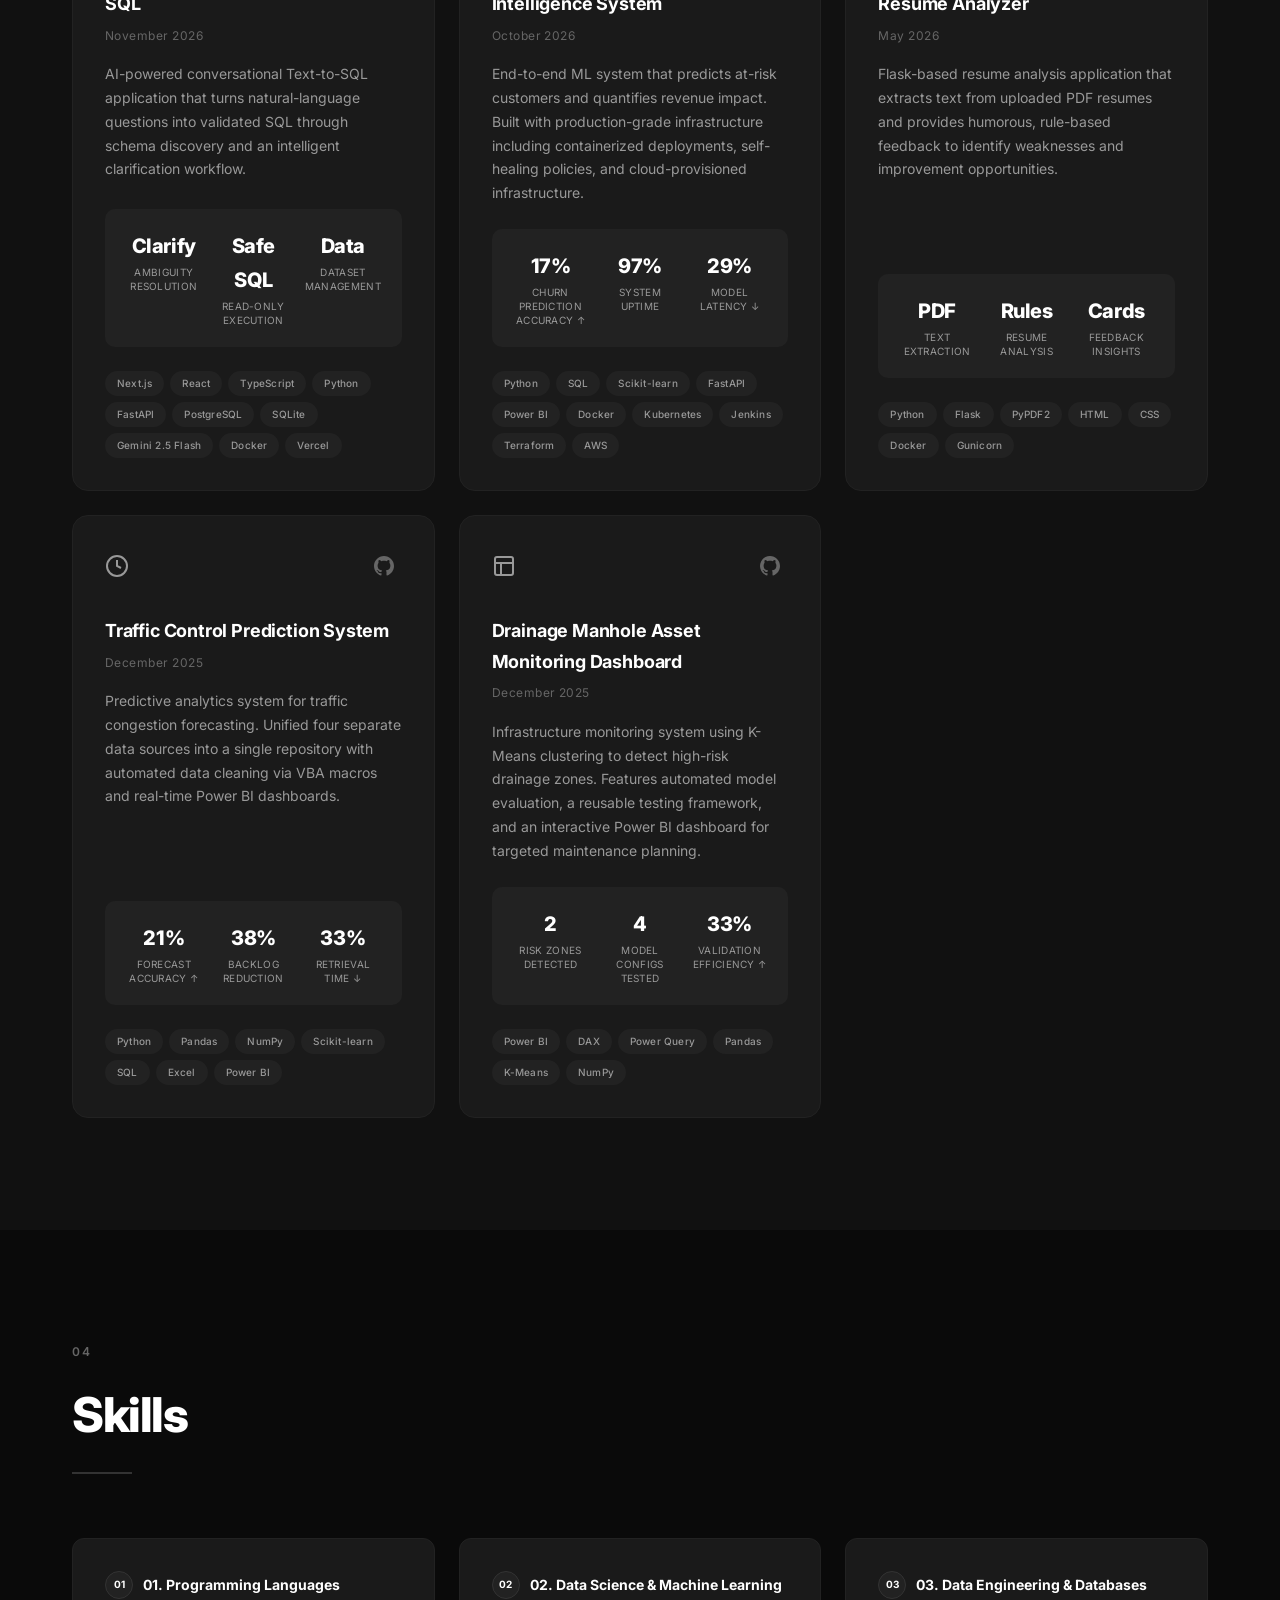
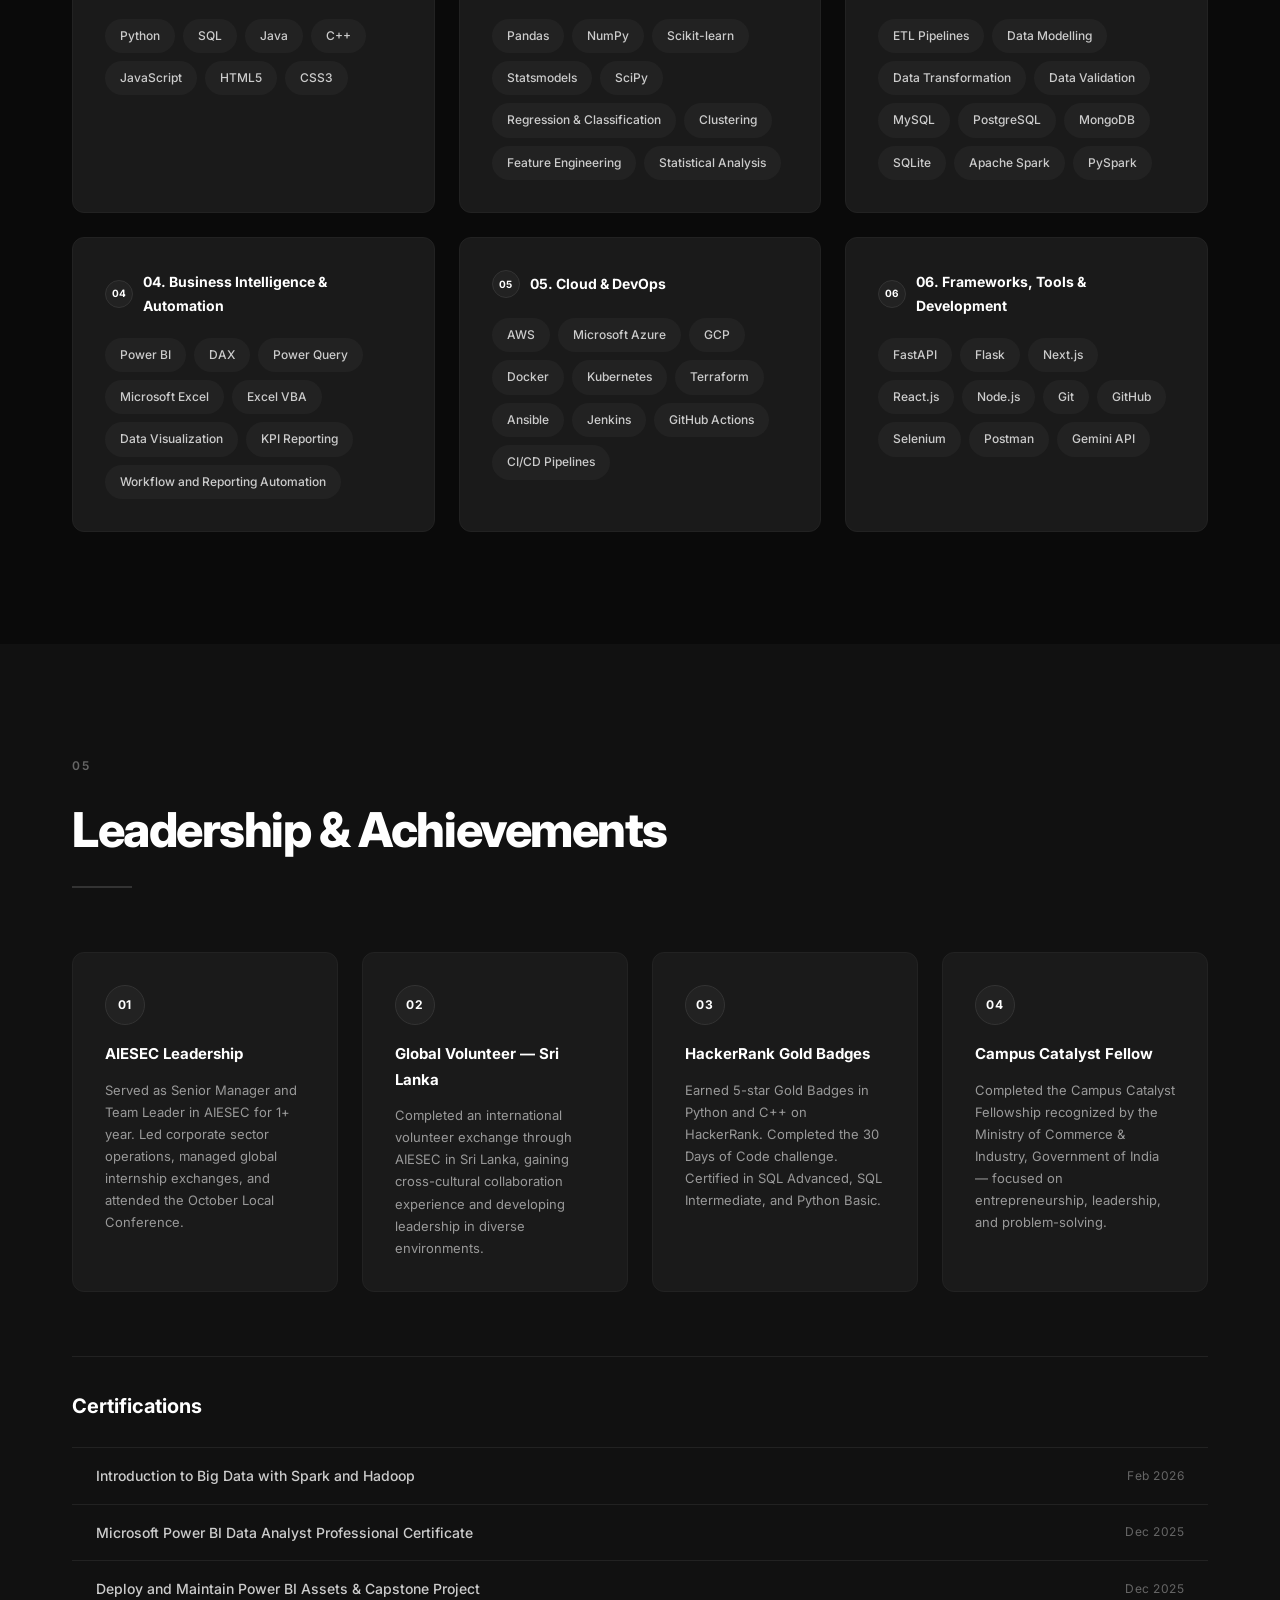
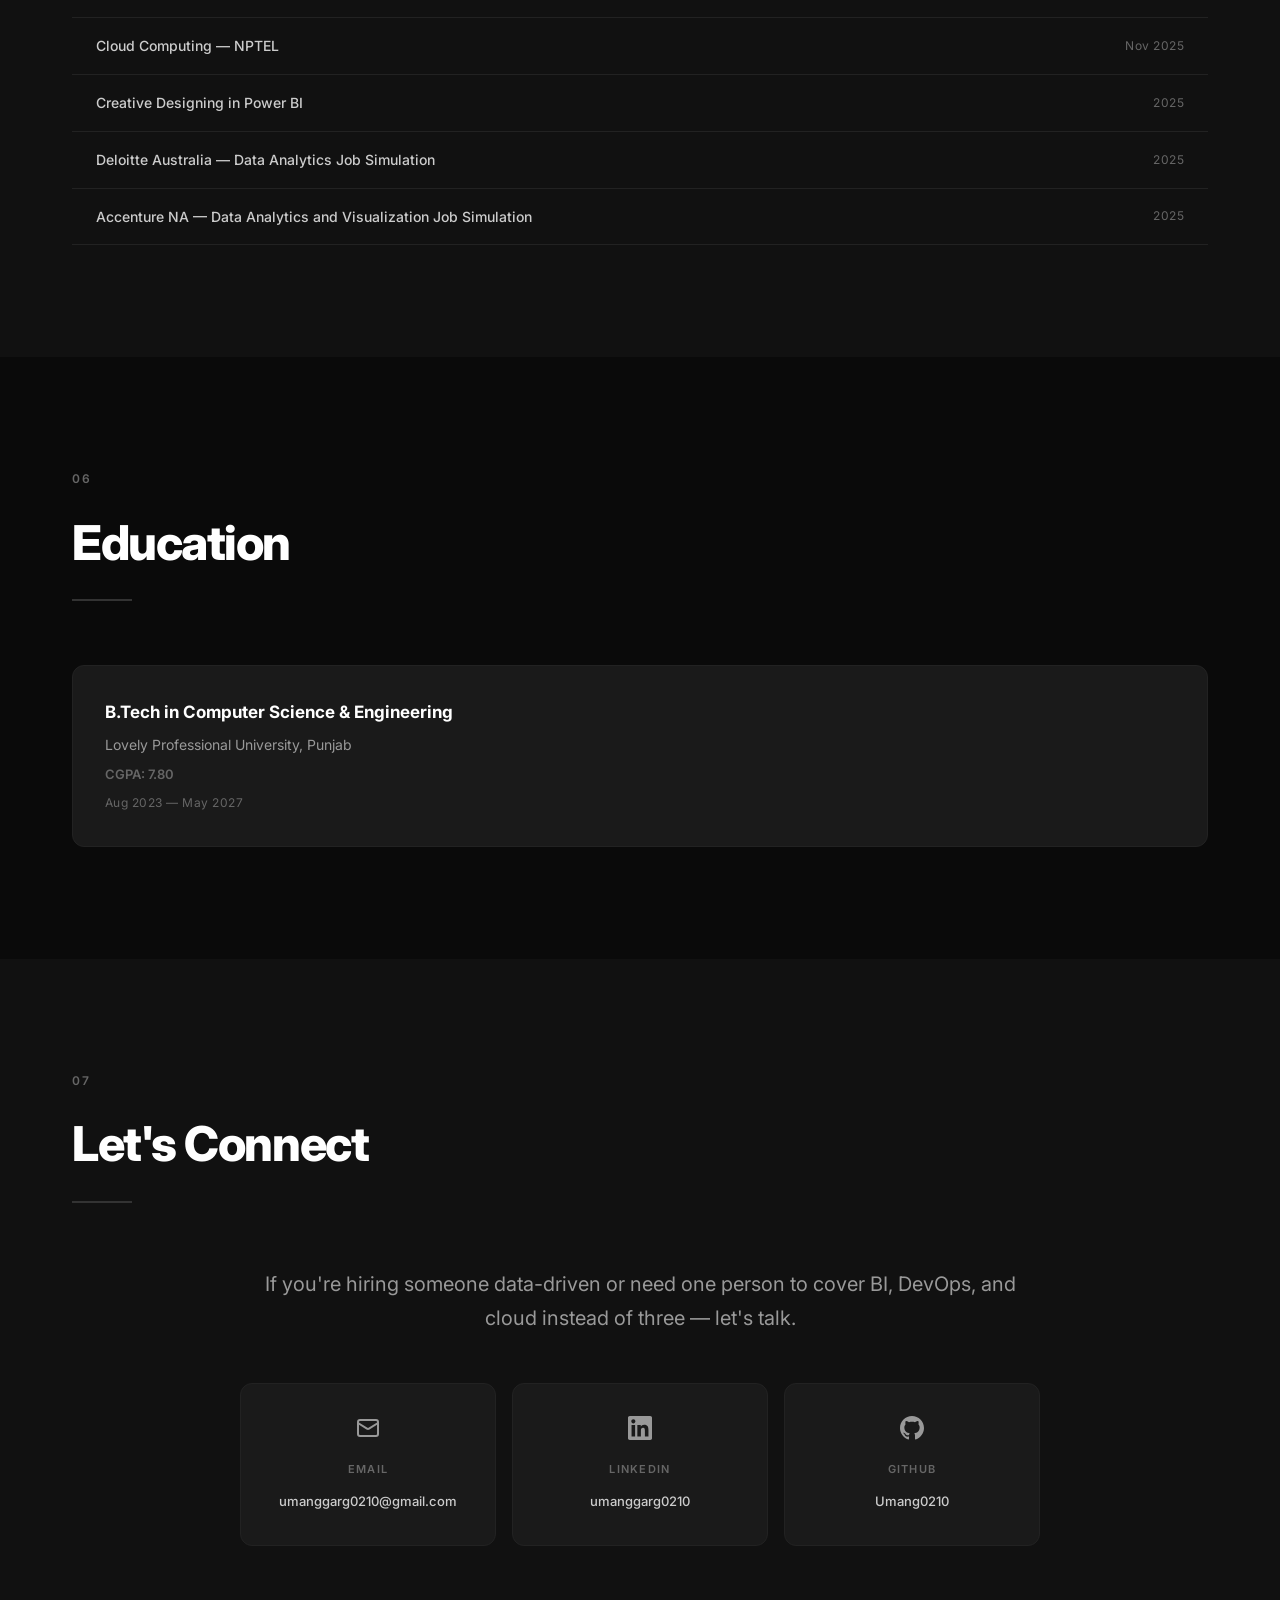
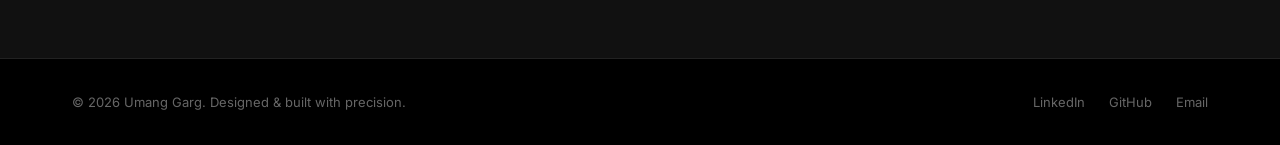
==== commit dd1ca081: "Refreshed with the latest data" ====
--- a/index.html
+++ b/index.html
@@ -1,4 +1,4 @@
-<!DOCTYPE html>
+﻿<!DOCTYPE html>
 <html lang="en">
 <head>
     <meta charset="UTF-8">
@@ -44,13 +44,8 @@
                 <span id="typingText"></span><span class="cursor">|</span>
             </p>
             <p class="hero-tagline anim-fade-up anim-delay-3">
-<<<<<<< HEAD
                 I see possibilities where others see patterns.<br>
                 Connecting data, intelligence, and engineering to build what comes next.
-=======
-                Building scalable data systems that turn raw information into business decisions.<br>
-                From ETL pipelines to ML deployment — end to end.
->>>>>>> 81b013146fc1c46d51082ed96ead9f967e2024b3
             </p>
             <div class="hero-actions anim-fade-up anim-delay-4">
                 <a href="#projects" class="btn btn-primary">View My Work</a>
@@ -92,7 +87,6 @@
             <div class="about-grid">
                 <div class="about-content anim-fade-up">
                     <p class="about-lead">
-<<<<<<< HEAD
                         I am keen to apply data and utilise technology to inform and create.
                     </p>
                     <p>
@@ -112,48 +106,21 @@
                     </p>
                     <p>
                         <em>Continuously learning. Continually creating. Committed to developing impactful technology.</em>
-=======
-                        Data got interesting to me when I stopped treating it as a numbers problem.
-                    </p>
-                    <p>
-                        A business bleeds revenue for a reason. Systems fail at 2am for a reason. Customers leave quietly, and there's usually a pattern if you actually go looking. I started with curiosity and a lot of broken Python scripts. Then I got a real internship at <strong>Howden Insurance Brokers</strong> and stopped learning data in theory—and started doing it.
-                    </p>
-                    <p>
-                        Automated 25+ daily reports, cut manual work by 75% using Python and VBA, built Power BI dashboards that teams actually opened. What I took away from that: <em>an insight that doesn't reach the right person, reliably, might as well not exist.</em>
-                    </p>
-                    <p>
-                        That's why I don't stop at the dashboard. I've built pipelines, ML models, FastAPI backends, Docker containers, CI/CD workflows—churn prediction systems, traffic control models, asset monitoring dashboards—all with real business logic inside them.
-                    </p>
-                    <p>
-                        I've also done AIESEC leadership and a volunteer exchange in Sri Lanka, which sounds like resume filler but genuinely taught me that working with data and working with people are harder to separate than the job description usually admits.
->>>>>>> 81b013146fc1c46d51082ed96ead9f967e2024b3
                     </p>
                 </div>
                 <div class="about-highlights anim-fade-up anim-delay-1">
                     <div class="highlight-card">
-<<<<<<< HEAD
                         <div class="highlight-icon" aria-hidden="true">01</div>
-=======
-                        <div class="highlight-icon">⚡</div>
->>>>>>> 81b013146fc1c46d51082ed96ead9f967e2024b3
                         <h3>Data-Driven Decisions</h3>
                         <p>Transforming raw data into actionable business intelligence through scalable pipelines and predictive models.</p>
                     </div>
                     <div class="highlight-card">
-<<<<<<< HEAD
                         <div class="highlight-icon" aria-hidden="true">02</div>
-=======
-                        <div class="highlight-icon">🔧</div>
->>>>>>> 81b013146fc1c46d51082ed96ead9f967e2024b3
                         <h3>End-to-End Systems</h3>
                         <p>From data ingestion and ETL to model deployment and monitoring—building complete, production-ready solutions.</p>
                     </div>
                     <div class="highlight-card">
-<<<<<<< HEAD
                         <div class="highlight-icon" aria-hidden="true">03</div>
-=======
-                        <div class="highlight-icon">📊</div>
->>>>>>> 81b013146fc1c46d51082ed96ead9f967e2024b3
                         <h3>Business Impact</h3>
                         <p>Every dashboard, model, and pipeline is designed with one goal: measurable impact on business outcomes.</p>
                     </div>
@@ -171,7 +138,6 @@
                 <div class="section-line"></div>
             </div>
             <div class="timeline">
-<<<<<<< HEAD
                 <!-- Mactores -->
                 <div class="timeline-item anim-fade-up">
                     <div class="timeline-marker"></div>
@@ -195,8 +161,6 @@
                     </div>
                 </div>
 
-=======
->>>>>>> 81b013146fc1c46d51082ed96ead9f967e2024b3
                 <!-- Howden -->
                 <div class="timeline-item anim-fade-up">
                     <div class="timeline-marker"></div>
@@ -331,7 +295,6 @@
                 <div class="section-line"></div>
             </div>
             <div class="projects-grid">
-<<<<<<< HEAD
                 <!-- Project 1: QueryMind -->
                 <div class="project-card anim-fade-up">
                     <div class="project-card-header">
@@ -382,15 +345,11 @@
                 </div>
 
                 <!-- Project 2: Churn Prediction -->
-=======
-                <!-- Project 1: Churn Prediction -->
->>>>>>> 81b013146fc1c46d51082ed96ead9f967e2024b3
                 <div class="project-card anim-fade-up">
                     <div class="project-card-header">
                         <div class="project-icon">
                             <svg width="24" height="24" viewBox="0 0 24 24" fill="none" stroke="currentColor" stroke-width="2"><path d="M12 20V10"/><path d="M18 20V4"/><path d="M6 20v-4"/></svg>
                         </div>
-<<<<<<< HEAD
                         <div class="project-links">
                             <a href="https://customer-churn-and-revenue-intellig.vercel.app/" target="_blank" rel="noopener" class="project-live" aria-label="Open Customer Churn live demo">
                                 Live Demo
@@ -403,14 +362,6 @@
                     </div>
                     <h3 class="project-title">Customer Churn & Revenue Intelligence System</h3>
                     <p class="project-date">October 2026</p>
-=======
-                        <a href="https://github.com/Umang0210/Customer_Churn_and_Revenue_Intelligence_System" target="_blank" rel="noopener" class="project-github" aria-label="View on GitHub">
-                            <svg width="20" height="20" viewBox="0 0 24 24" fill="currentColor"><path d="M12 0c-6.626 0-12 5.373-12 12 0 5.302 3.438 9.8 8.207 11.387.599.111.793-.261.793-.577v-2.234c-3.338.726-4.033-1.416-4.033-1.416-.546-1.387-1.333-1.756-1.333-1.756-1.089-.745.083-.729.083-.729 1.205.084 1.839 1.237 1.839 1.237 1.07 1.834 2.807 1.304 3.492.997.107-.775.418-1.305.762-1.604-2.665-.305-5.467-1.334-5.467-5.931 0-1.311.469-2.381 1.236-3.221-.124-.303-.535-1.524.117-3.176 0 0 1.008-.322 3.301 1.23.957-.266 1.983-.399 3.003-.404 1.02.005 2.047.138 3.006.404 2.291-1.552 3.297-1.23 3.297-1.23.653 1.653.242 2.874.118 3.176.77.84 1.235 1.911 1.235 3.221 0 4.609-2.807 5.624-5.479 5.921.43.372.823 1.102.823 2.222v3.293c0 .319.192.694.801.576 4.765-1.589 8.199-6.086 8.199-11.386 0-6.627-5.373-12-12-12z"/></svg>
-                        </a>
-                    </div>
-                    <h3 class="project-title">Customer Churn & Revenue Intelligence System</h3>
-                    <p class="project-date">March 2026</p>
->>>>>>> 81b013146fc1c46d51082ed96ead9f967e2024b3
                     <p class="project-desc">
                         End-to-end ML system that predicts at-risk customers and quantifies revenue impact. Built with production-grade infrastructure including containerized deployments, self-healing policies, and cloud-provisioned infrastructure.
                     </p>
@@ -442,7 +393,6 @@
                     </div>
                 </div>
 
-<<<<<<< HEAD
                 <!-- Project 3: Resume Roast AI -->
                 <div class="project-card anim-fade-up anim-delay-1">
                     <div class="project-card-header">
@@ -484,9 +434,6 @@
                 </div>
 
                 <!-- Project 4: Traffic Control -->
-=======
-                <!-- Project 2: Traffic Control -->
->>>>>>> 81b013146fc1c46d51082ed96ead9f967e2024b3
                 <div class="project-card anim-fade-up anim-delay-1">
                     <div class="project-card-header">
                         <div class="project-icon">
@@ -526,11 +473,7 @@
                     </div>
                 </div>
 
-<<<<<<< HEAD
                 <!-- Project 5: Drainage -->
-=======
-                <!-- Project 3: Drainage -->
->>>>>>> 81b013146fc1c46d51082ed96ead9f967e2024b3
                 <div class="project-card anim-fade-up anim-delay-2">
                     <div class="project-card-header">
                         <div class="project-icon">
@@ -568,10 +511,7 @@
                         <span class="tag">NumPy</span>
                     </div>
                 </div>
-<<<<<<< HEAD
-
-=======
->>>>>>> 81b013146fc1c46d51082ed96ead9f967e2024b3
+
             </div>
         </div>
     </section>
@@ -587,58 +527,38 @@
             <div class="skills-grid">
                 <div class="skill-category anim-fade-up">
                     <h3 class="skill-category-title">
-<<<<<<< HEAD
                         <span class="skill-icon" aria-hidden="true">01</span>
                         01. Programming Languages
-=======
-                        <span class="skill-icon">⌨️</span>
-                        Languages
->>>>>>> 81b013146fc1c46d51082ed96ead9f967e2024b3
                     </h3>
                     <div class="skill-items">
                         <span class="skill-pill">Python</span>
                         <span class="skill-pill">SQL</span>
-<<<<<<< HEAD
                         <span class="skill-pill">Java</span>
                         <span class="skill-pill">C++</span>
                         <span class="skill-pill">JavaScript</span>
                         <span class="skill-pill">HTML5</span>
                         <span class="skill-pill">CSS3</span>
-=======
->>>>>>> 81b013146fc1c46d51082ed96ead9f967e2024b3
                     </div>
                 </div>
                 <div class="skill-category anim-fade-up anim-delay-1">
                     <h3 class="skill-category-title">
-<<<<<<< HEAD
                         <span class="skill-icon" aria-hidden="true">02</span>
                         02. Data Science &amp; Machine Learning
-=======
-                        <span class="skill-icon">📚</span>
-                        Frameworks & Libraries
->>>>>>> 81b013146fc1c46d51082ed96ead9f967e2024b3
                     </h3>
                     <div class="skill-items">
                         <span class="skill-pill">Pandas</span>
                         <span class="skill-pill">NumPy</span>
                         <span class="skill-pill">Scikit-learn</span>
                         <span class="skill-pill">Statsmodels</span>
-<<<<<<< HEAD
                         <span class="skill-pill">SciPy</span>
                         <span class="skill-pill">Regression &amp; Classification</span>
                         <span class="skill-pill">Clustering</span>
                         <span class="skill-pill">Feature Engineering</span>
                         <span class="skill-pill">Statistical Analysis</span>
-=======
-                        <span class="skill-pill">Seaborn</span>
-                        <span class="skill-pill">Matplotlib</span>
-                        <span class="skill-pill">FastAPI</span>
->>>>>>> 81b013146fc1c46d51082ed96ead9f967e2024b3
                     </div>
                 </div>
                 <div class="skill-category anim-fade-up anim-delay-2">
                     <h3 class="skill-category-title">
-<<<<<<< HEAD
                         <span class="skill-icon" aria-hidden="true">03</span>
                         03. Data Engineering &amp; Databases
                     </h3>
@@ -653,28 +573,10 @@
                         <span class="skill-pill">SQLite</span>
                         <span class="skill-pill">Apache Spark</span>
                         <span class="skill-pill">PySpark</span>
-=======
-                        <span class="skill-icon">🛠️</span>
-                        Tools & Platforms
-                    </h3>
-                    <div class="skill-items">
-                        <span class="skill-pill">Power BI</span>
-                        <span class="skill-pill">Excel</span>
-                        <span class="skill-pill">VBA</span>
-                        <span class="skill-pill">MySQL</span>
-                        <span class="skill-pill">MongoDB</span>
-                        <span class="skill-pill">Docker</span>
-                        <span class="skill-pill">Kubernetes</span>
-                        <span class="skill-pill">Terraform</span>
-                        <span class="skill-pill">Ansible</span>
-                        <span class="skill-pill">Git</span>
-                        <span class="skill-pill">GitHub</span>
->>>>>>> 81b013146fc1c46d51082ed96ead9f967e2024b3
                     </div>
                 </div>
                 <div class="skill-category anim-fade-up anim-delay-3">
                     <h3 class="skill-category-title">
-<<<<<<< HEAD
                         <span class="skill-icon" aria-hidden="true">04</span>
                         04. Business Intelligence &amp; Automation
                     </h3>
@@ -687,22 +589,10 @@
                         <span class="skill-pill">Data Visualization</span>
                         <span class="skill-pill">KPI Reporting</span>
                         <span class="skill-pill">Workflow and Reporting Automation</span>
-=======
-                        <span class="skill-icon">⚙️</span>
-                        Analytics & Automation
-                    </h3>
-                    <div class="skill-items">
-                        <span class="skill-pill">Data Modeling</span>
-                        <span class="skill-pill">Data Visualization</span>
-                        <span class="skill-pill">ETL Pipelines</span>
-                        <span class="skill-pill">Workflow Automation</span>
-                        <span class="skill-pill">CI/CD Pipelines</span>
->>>>>>> 81b013146fc1c46d51082ed96ead9f967e2024b3
                     </div>
                 </div>
                 <div class="skill-category anim-fade-up anim-delay-4">
                     <h3 class="skill-category-title">
-<<<<<<< HEAD
                         <span class="skill-icon" aria-hidden="true">05</span>
                         05. Cloud &amp; DevOps
                     </h3>
@@ -710,31 +600,11 @@
                         <span class="skill-pill">AWS</span>
                         <span class="skill-pill">Microsoft Azure</span>
                         <span class="skill-pill">GCP</span>
-=======
-                        <span class="skill-icon">🧠</span>
-                        Machine Learning & Statistics
-                    </h3>
-                    <div class="skill-items">
-                        <span class="skill-pill">Regression Models</span>
-                        <span class="skill-pill">Classification</span>
-                        <span class="skill-pill">Clustering</span>
-                        <span class="skill-pill">Model Evaluation</span>
-                    </div>
-                </div>
-                <div class="skill-category anim-fade-up anim-delay-5">
-                    <h3 class="skill-category-title">
-                        <span class="skill-icon">☁️</span>
-                        Cloud & DevOps
-                    </h3>
-                    <div class="skill-items">
-                        <span class="skill-pill">AWS</span>
->>>>>>> 81b013146fc1c46d51082ed96ead9f967e2024b3
                         <span class="skill-pill">Docker</span>
                         <span class="skill-pill">Kubernetes</span>
                         <span class="skill-pill">Terraform</span>
                         <span class="skill-pill">Ansible</span>
                         <span class="skill-pill">Jenkins</span>
-<<<<<<< HEAD
                         <span class="skill-pill">GitHub Actions</span>
                         <span class="skill-pill">CI/CD Pipelines</span>
                     </div>
@@ -755,8 +625,6 @@
                         <span class="skill-pill">Selenium</span>
                         <span class="skill-pill">Postman</span>
                         <span class="skill-pill">Gemini API</span>
-=======
->>>>>>> 81b013146fc1c46d51082ed96ead9f967e2024b3
                     </div>
                 </div>
             </div>
@@ -773,38 +641,22 @@
             </div>
             <div class="achievements-grid">
                 <div class="achievement-card anim-fade-up">
-<<<<<<< HEAD
                     <div class="achievement-icon" aria-hidden="true">01</div>
-=======
-                    <div class="achievement-icon">🌍</div>
->>>>>>> 81b013146fc1c46d51082ed96ead9f967e2024b3
                     <h3>AIESEC Leadership</h3>
                     <p>Served as Senior Manager and Team Leader in AIESEC for 1+ year. Led corporate sector operations, managed global internship exchanges, and attended the October Local Conference.</p>
                 </div>
                 <div class="achievement-card anim-fade-up anim-delay-1">
-<<<<<<< HEAD
                     <div class="achievement-icon" aria-hidden="true">02</div>
-=======
-                    <div class="achievement-icon">🇱🇰</div>
->>>>>>> 81b013146fc1c46d51082ed96ead9f967e2024b3
                     <h3>Global Volunteer — Sri Lanka</h3>
                     <p>Completed an international volunteer exchange through AIESEC in Sri Lanka, gaining cross-cultural collaboration experience and developing leadership in diverse environments.</p>
                 </div>
                 <div class="achievement-card anim-fade-up anim-delay-2">
-<<<<<<< HEAD
                     <div class="achievement-icon" aria-hidden="true">03</div>
-=======
-                    <div class="achievement-icon">⭐</div>
->>>>>>> 81b013146fc1c46d51082ed96ead9f967e2024b3
                     <h3>HackerRank Gold Badges</h3>
                     <p>Earned 5-star Gold Badges in Python and C++ on HackerRank. Completed the 30 Days of Code challenge. Certified in SQL Advanced, SQL Intermediate, and Python Basic.</p>
                 </div>
                 <div class="achievement-card anim-fade-up anim-delay-3">
-<<<<<<< HEAD
                     <div class="achievement-icon" aria-hidden="true">04</div>
-=======
-                    <div class="achievement-icon">🏛️</div>
->>>>>>> 81b013146fc1c46d51082ed96ead9f967e2024b3
                     <h3>Campus Catalyst Fellow</h3>
                     <p>Completed the Campus Catalyst Fellowship recognized by the Ministry of Commerce & Industry, Government of India — focused on entrepreneurship, leadership, and problem-solving.</p>
                 </div>
@@ -856,34 +708,10 @@
             </div>
             <div class="education-grid">
                 <div class="edu-card anim-fade-up">
-<<<<<<< HEAD
                     <div class="edu-degree">B.Tech in Computer Science & Engineering</div>
                     <div class="edu-school">Lovely Professional University, Punjab</div>
                     <div class="edu-details">CGPA: 7.80</div>
                     <div class="edu-period">Aug 2023 — May 2027</div>
-=======
-                    <div class="edu-degree">B.S. in Data Science & Applications</div>
-                    <div class="edu-school">Indian Institute of Technology, Madras</div>
-                    <div class="edu-period">Oct 2023 — Jul 2027</div>
-                </div>
-                <div class="edu-card anim-fade-up anim-delay-1">
-                    <div class="edu-degree">B.Tech in Computer Science & Engineering</div>
-                    <div class="edu-school">Lovely Professional University, Punjab</div>
-                    <div class="edu-details">CGPA: 7.32</div>
-                    <div class="edu-period">Aug 2023 — Sep 2027</div>
-                </div>
-                <div class="edu-card anim-fade-up anim-delay-2">
-                    <div class="edu-degree">12th — Science</div>
-                    <div class="edu-school">South Point School, Guwahati</div>
-                    <div class="edu-details">69%</div>
-                    <div class="edu-period">2022 — 2023</div>
-                </div>
-                <div class="edu-card anim-fade-up anim-delay-3">
-                    <div class="edu-degree">10th — Science</div>
-                    <div class="edu-school">Delhi Public School, Khanapara</div>
-                    <div class="edu-details">89%</div>
-                    <div class="edu-period">2020 — 2021</div>
->>>>>>> 81b013146fc1c46d51082ed96ead9f967e2024b3
                 </div>
             </div>
         </div>
--- a/styles.css
+++ b/styles.css
@@ -1,4 +1,4 @@
-/* ============================================
+﻿/* ============================================
    DESIGN SYSTEM — Monochrome Portfolio
    ============================================ */
 
@@ -472,7 +472,6 @@
 }
 
 .highlight-icon {
-<<<<<<< HEAD
     width: 2.25rem;
     height: 2.25rem;
     display: flex;
@@ -485,9 +484,6 @@
     letter-spacing: 0.08em;
     color: var(--white);
     background: var(--dark-3);
-=======
-    font-size: 1.5rem;
->>>>>>> 81b013146fc1c46d51082ed96ead9f967e2024b3
     margin-bottom: 0.75rem;
 }
 
@@ -689,7 +685,6 @@
     background: var(--dark-3);
 }
 
-<<<<<<< HEAD
 .project-links {
     display: flex;
     align-items: center;
@@ -714,8 +709,6 @@
     border-color: var(--grey-dark);
 }
 
-=======
->>>>>>> 81b013146fc1c46d51082ed96ead9f967e2024b3
 .project-title {
     font-size: 1.125rem;
     font-weight: 700;
@@ -814,7 +807,6 @@
 }
 
 .skill-icon {
-<<<<<<< HEAD
     width: 1.75rem;
     height: 1.75rem;
     flex: 0 0 1.75rem;
@@ -827,9 +819,6 @@
     font-weight: 700;
     color: var(--white);
     background: var(--dark-3);
-=======
-    font-size: 1.25rem;
->>>>>>> 81b013146fc1c46d51082ed96ead9f967e2024b3
 }
 
 .skill-items {
@@ -880,7 +869,6 @@
 }
 
 .achievement-icon {
-<<<<<<< HEAD
     width: 2.5rem;
     height: 2.5rem;
     display: flex;
@@ -893,9 +881,6 @@
     letter-spacing: 0.08em;
     color: var(--white);
     background: var(--dark-3);
-=======
-    font-size: 2rem;
->>>>>>> 81b013146fc1c46d51082ed96ead9f967e2024b3
     margin-bottom: 1rem;
 }
 
@@ -973,10 +958,7 @@
 }
 
 .edu-card {
-<<<<<<< HEAD
     grid-column: 1 / -1;
-=======
->>>>>>> 81b013146fc1c46d51082ed96ead9f967e2024b3
     padding: 2rem;
     background: var(--dark-2);
     border: 1px solid var(--dark-3);
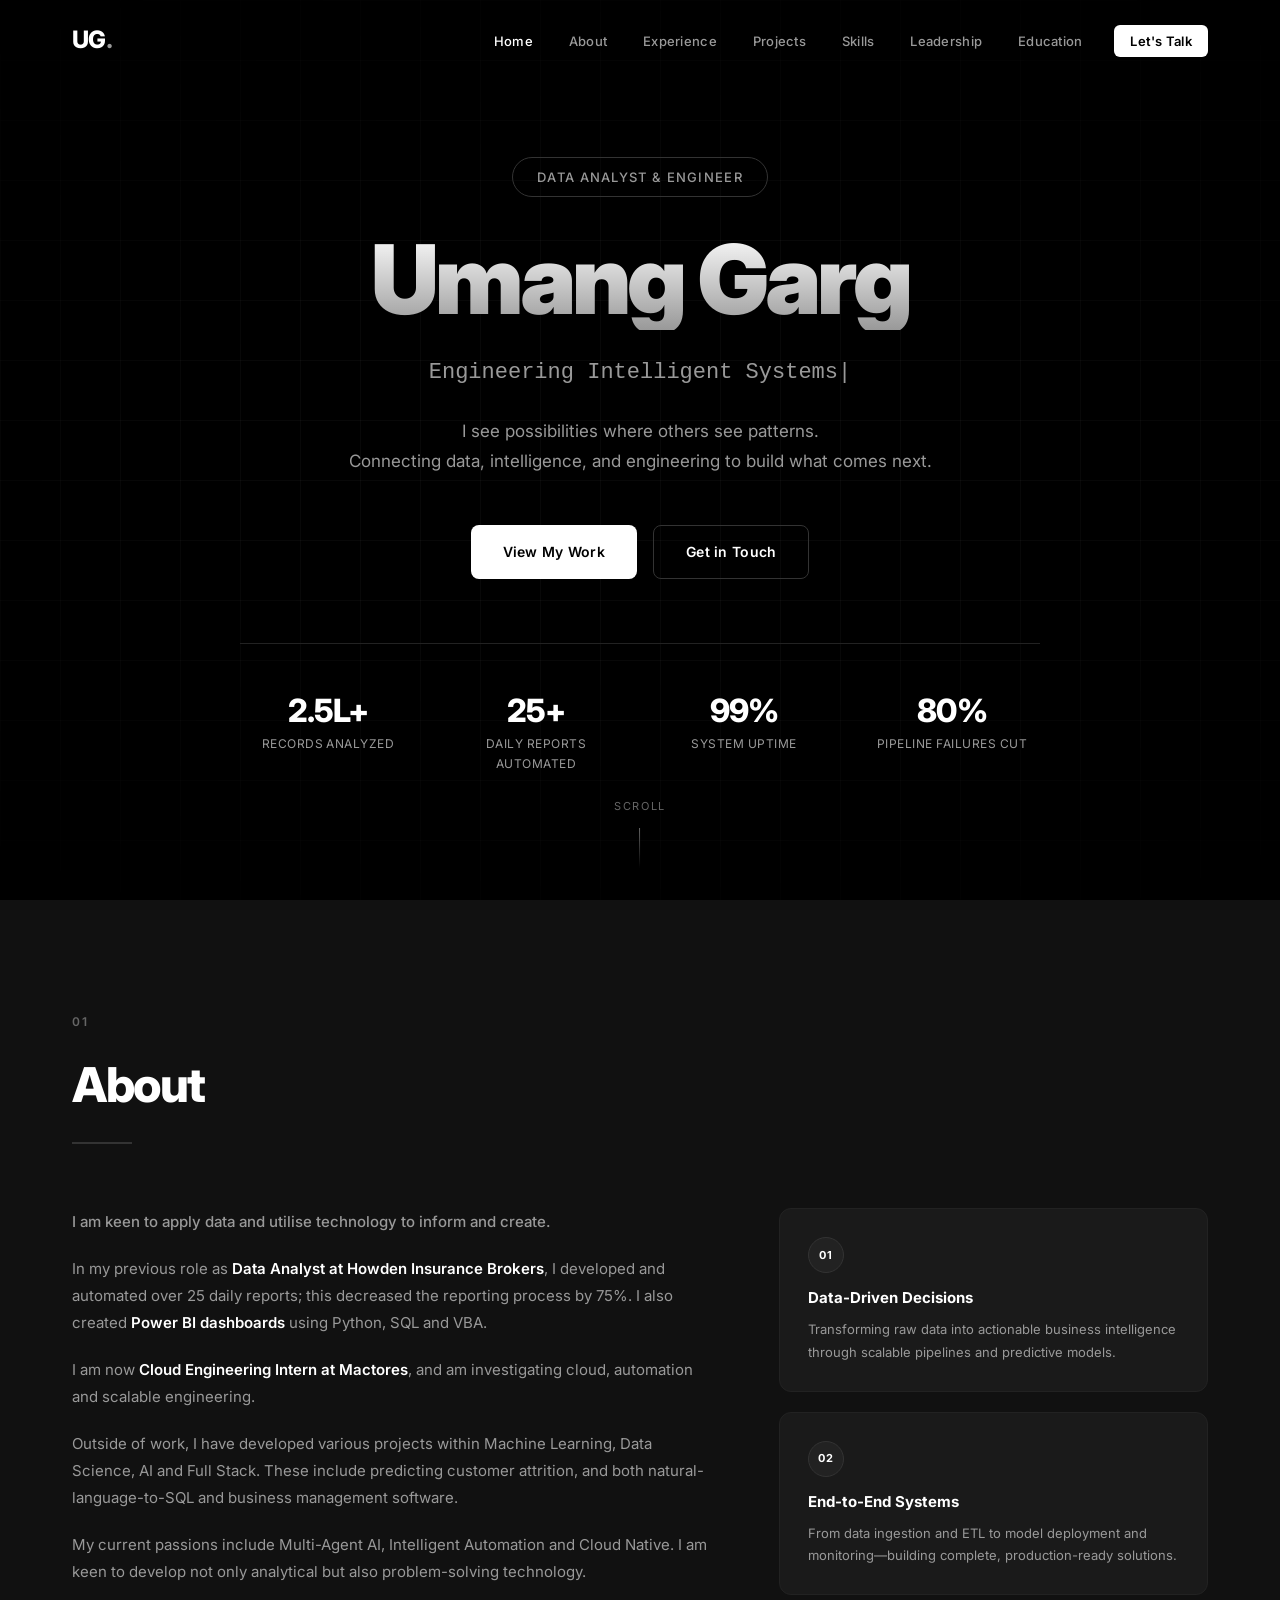
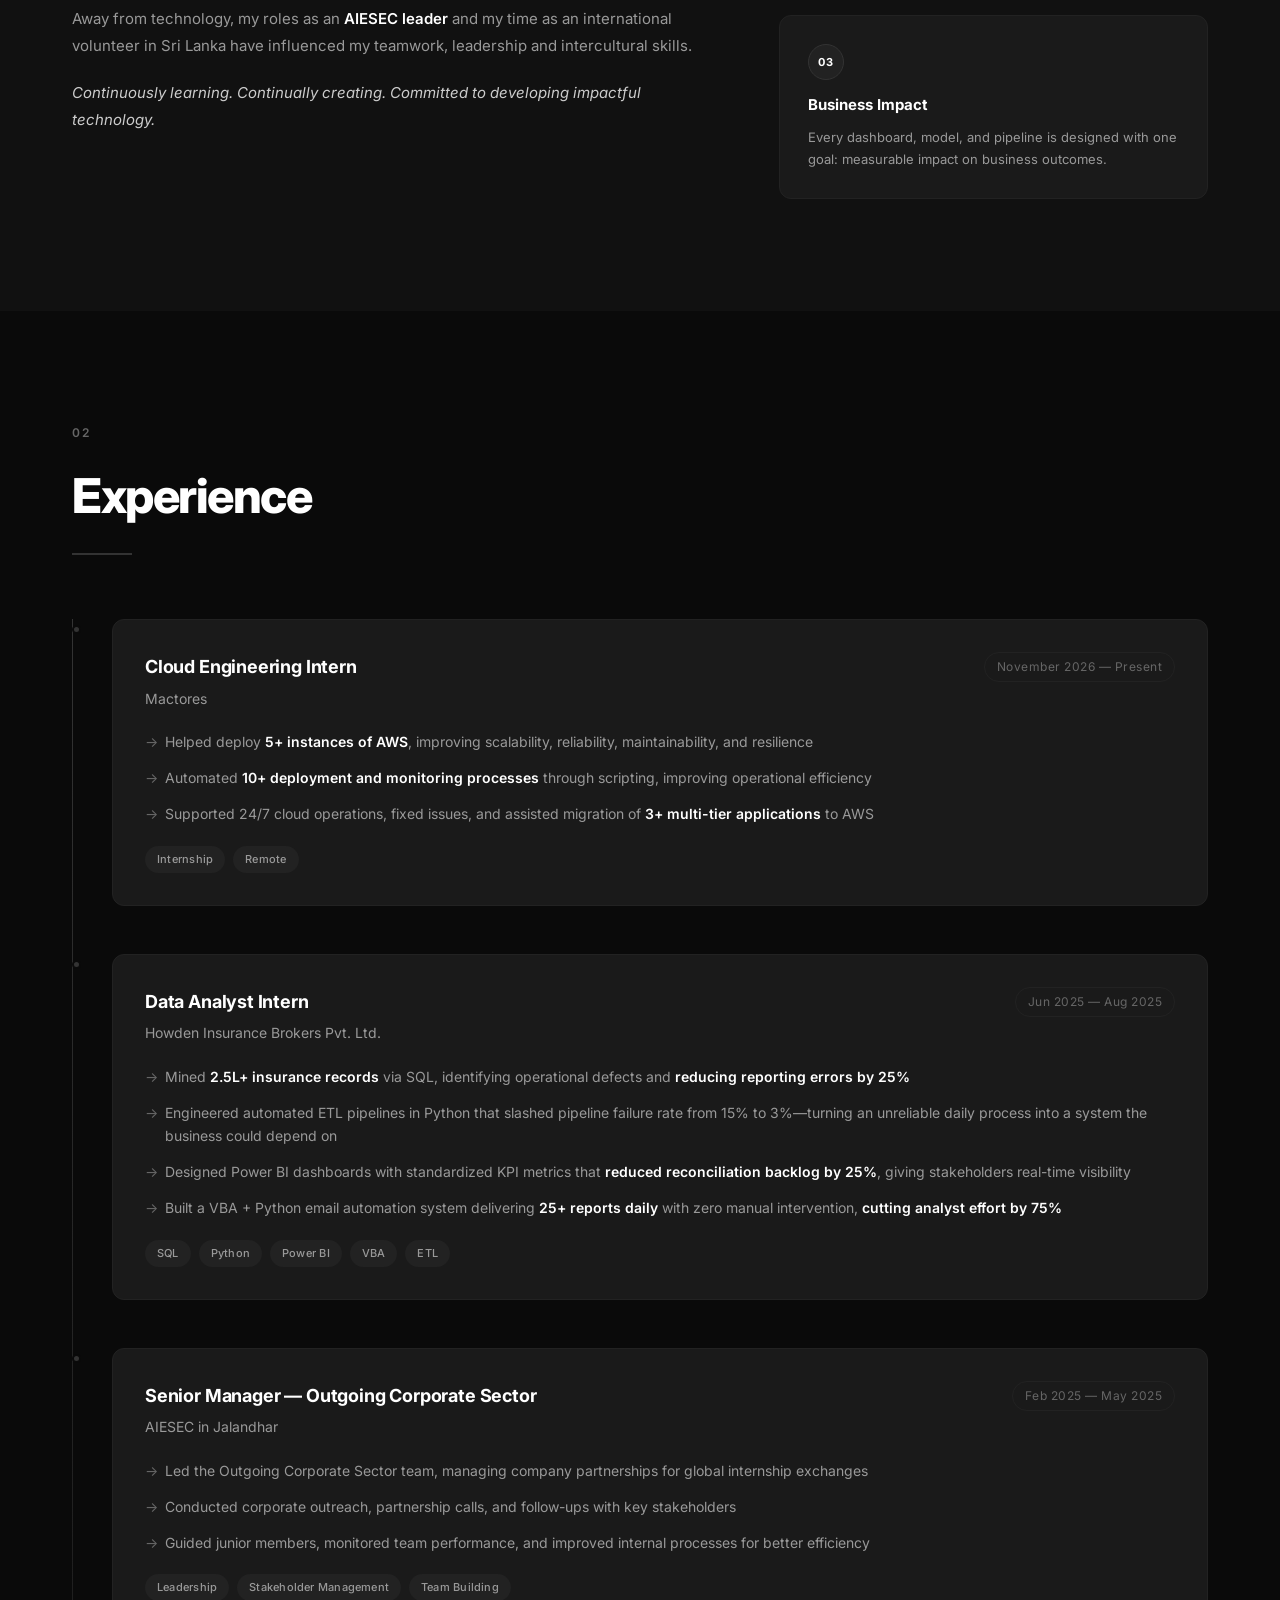
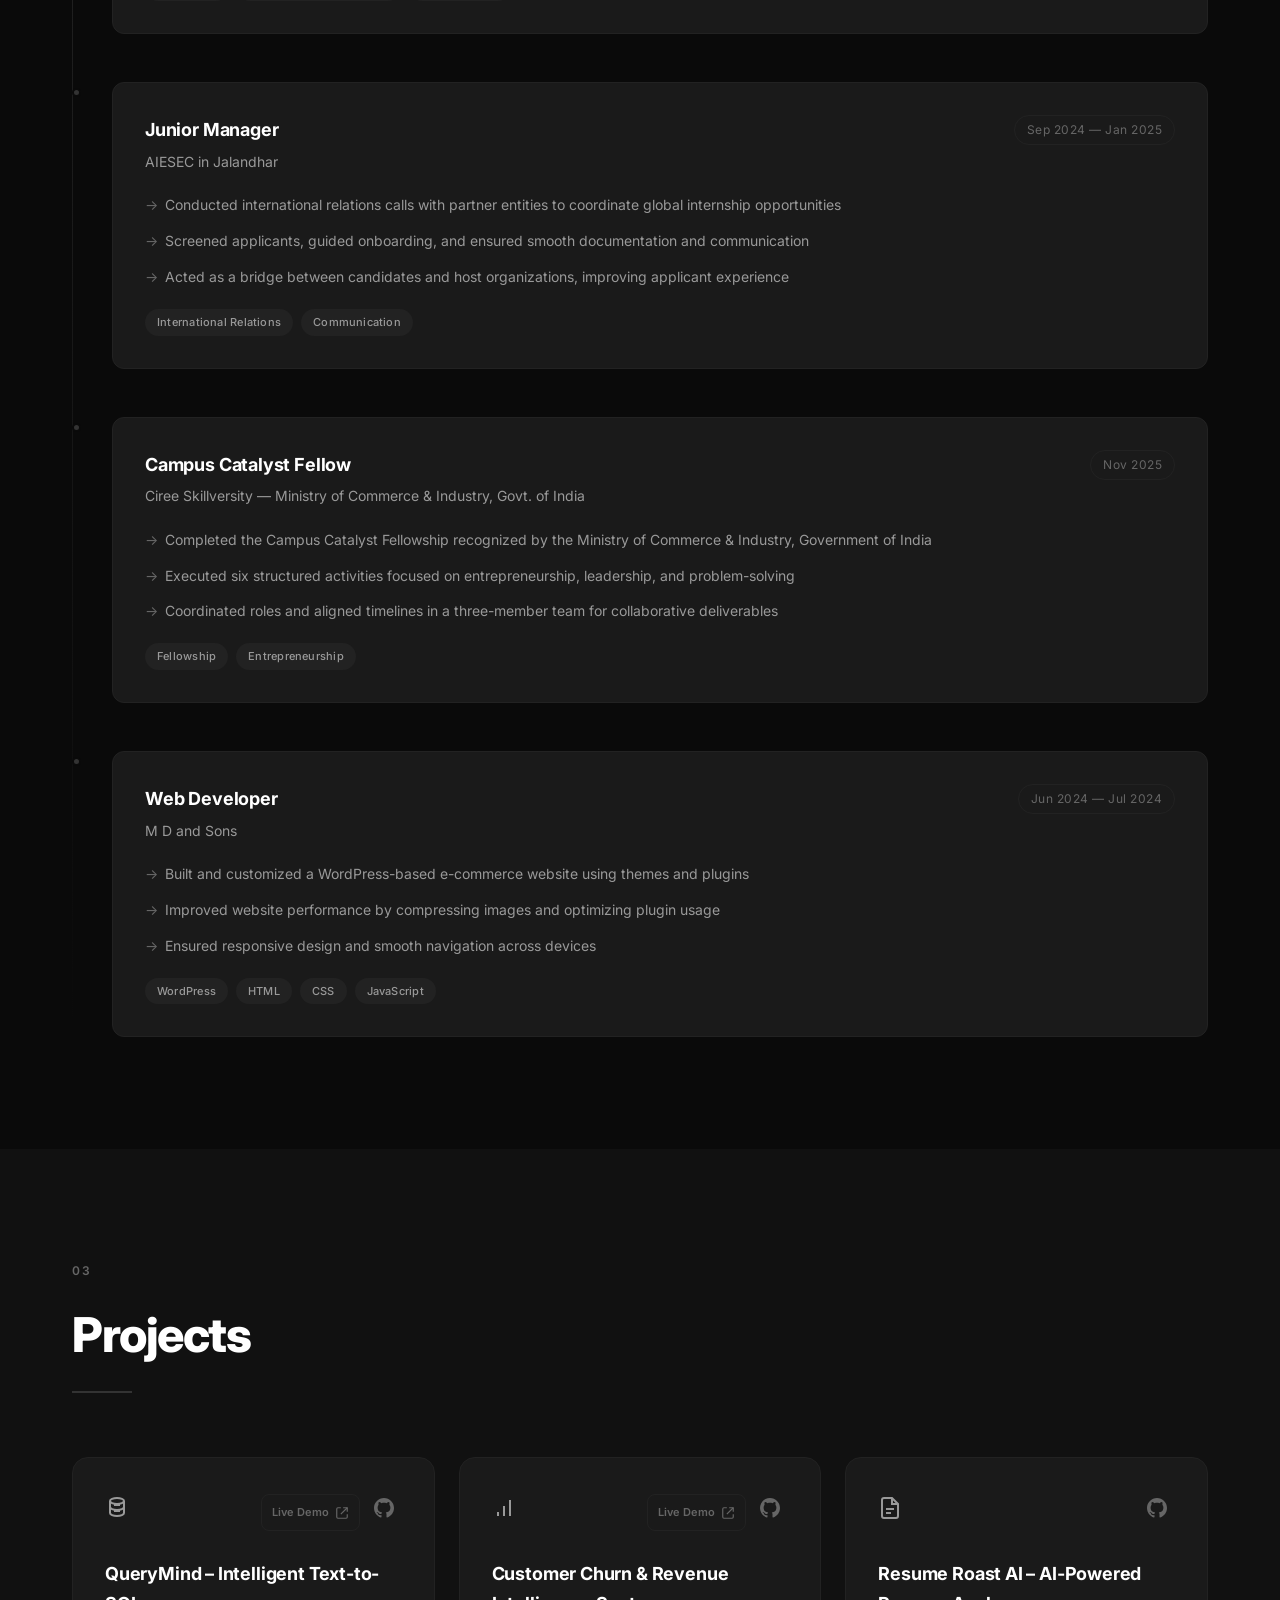
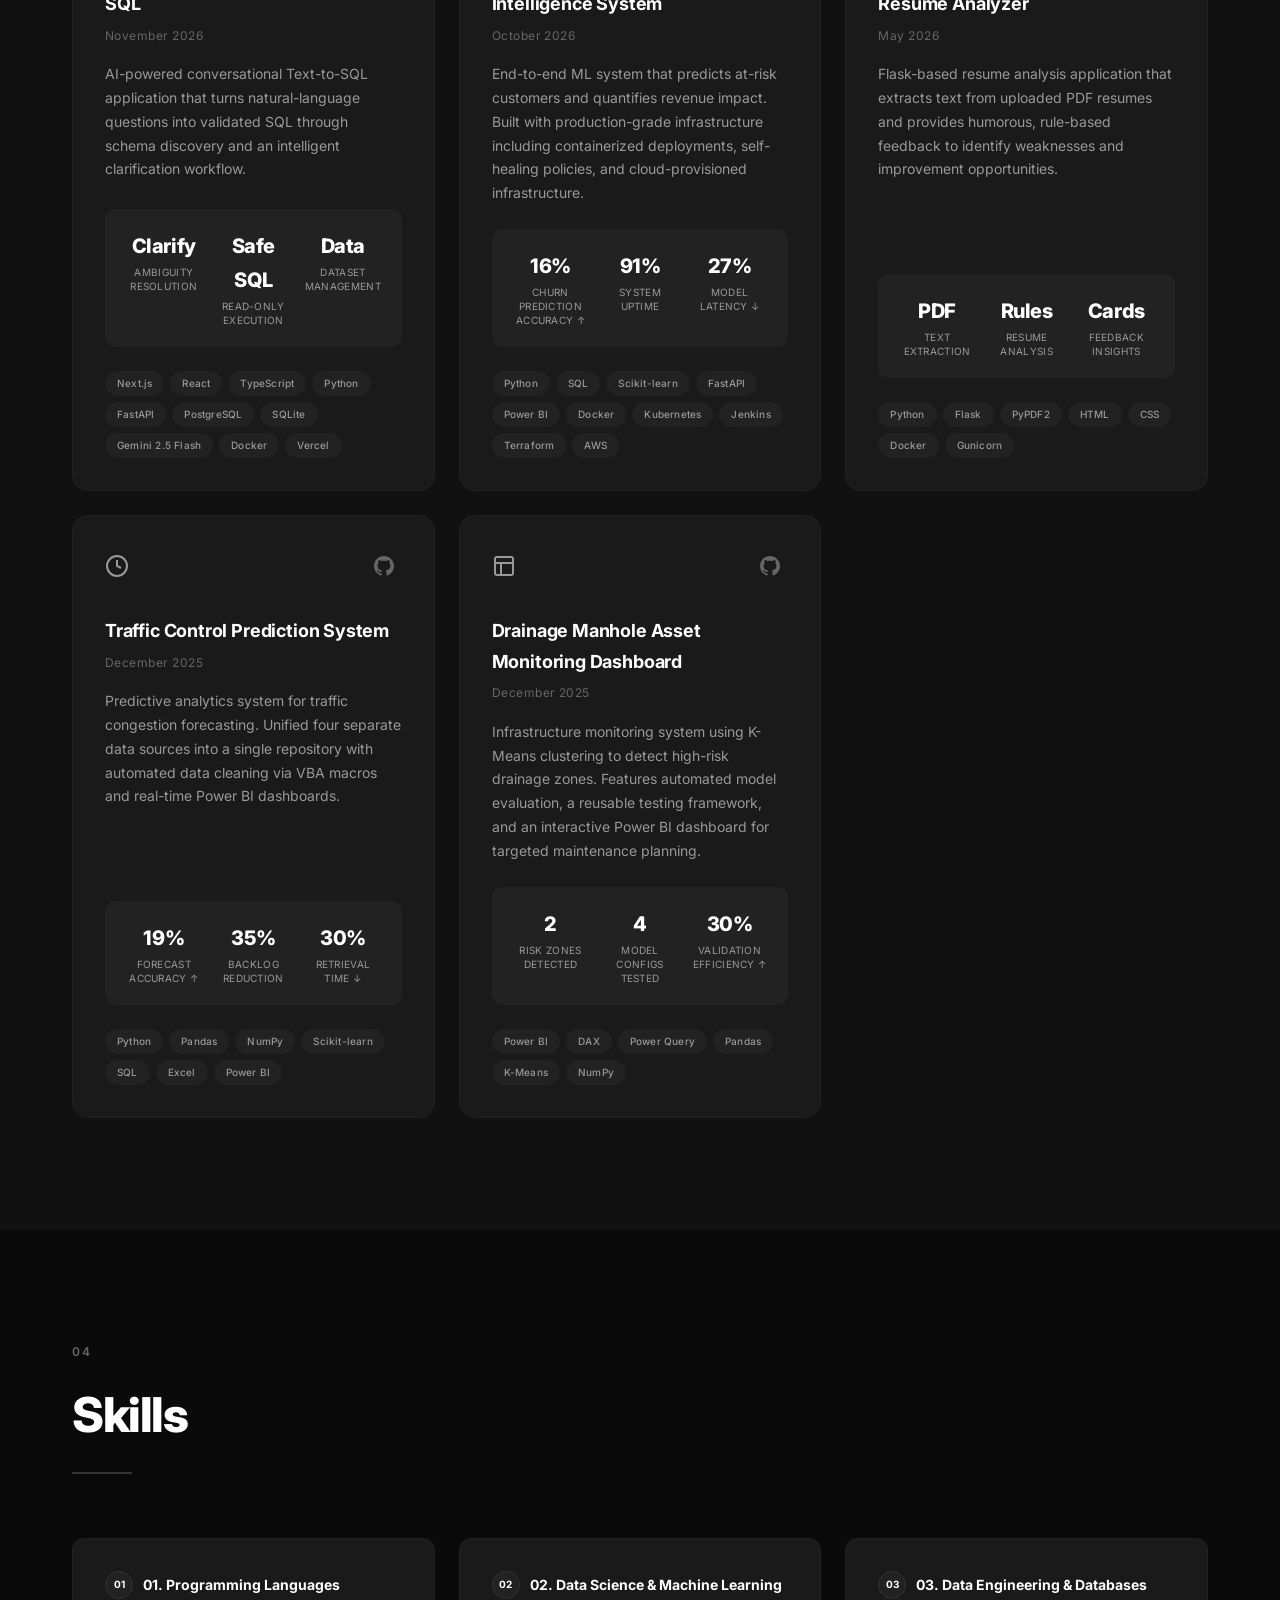
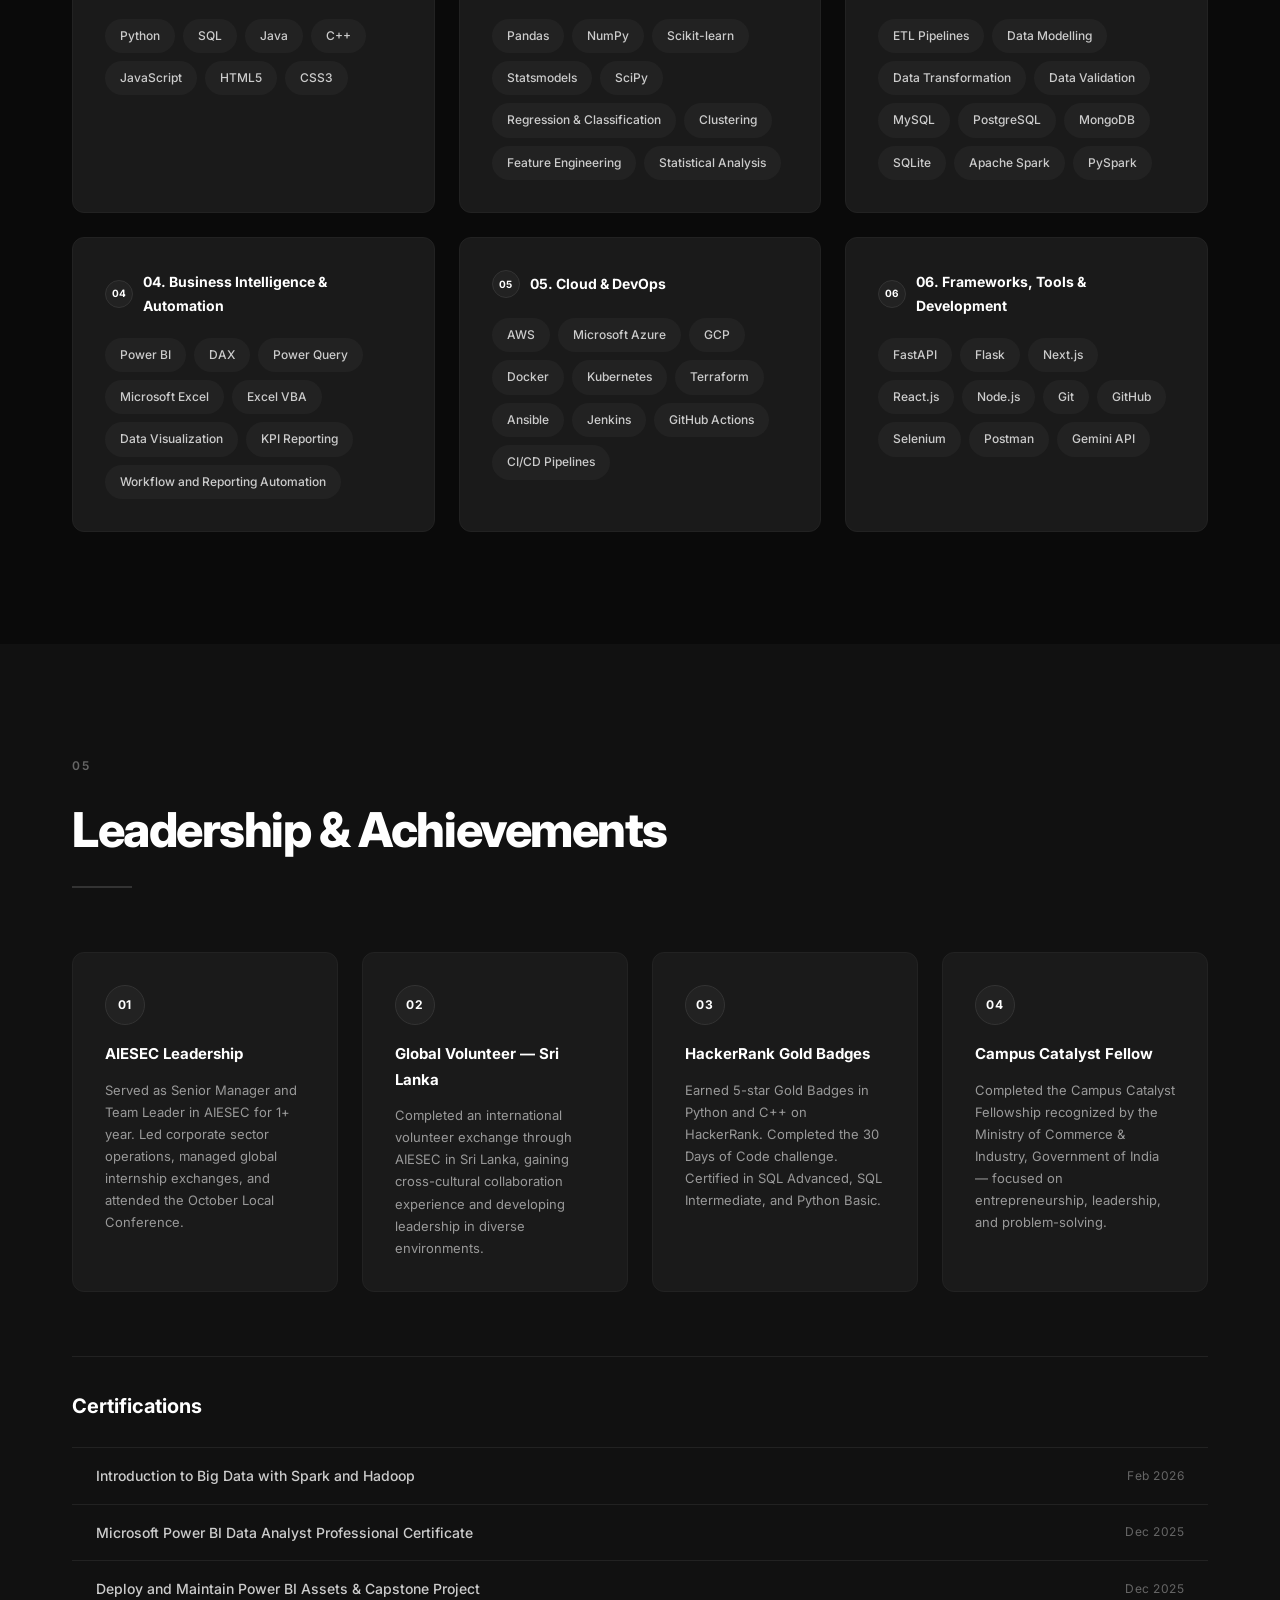
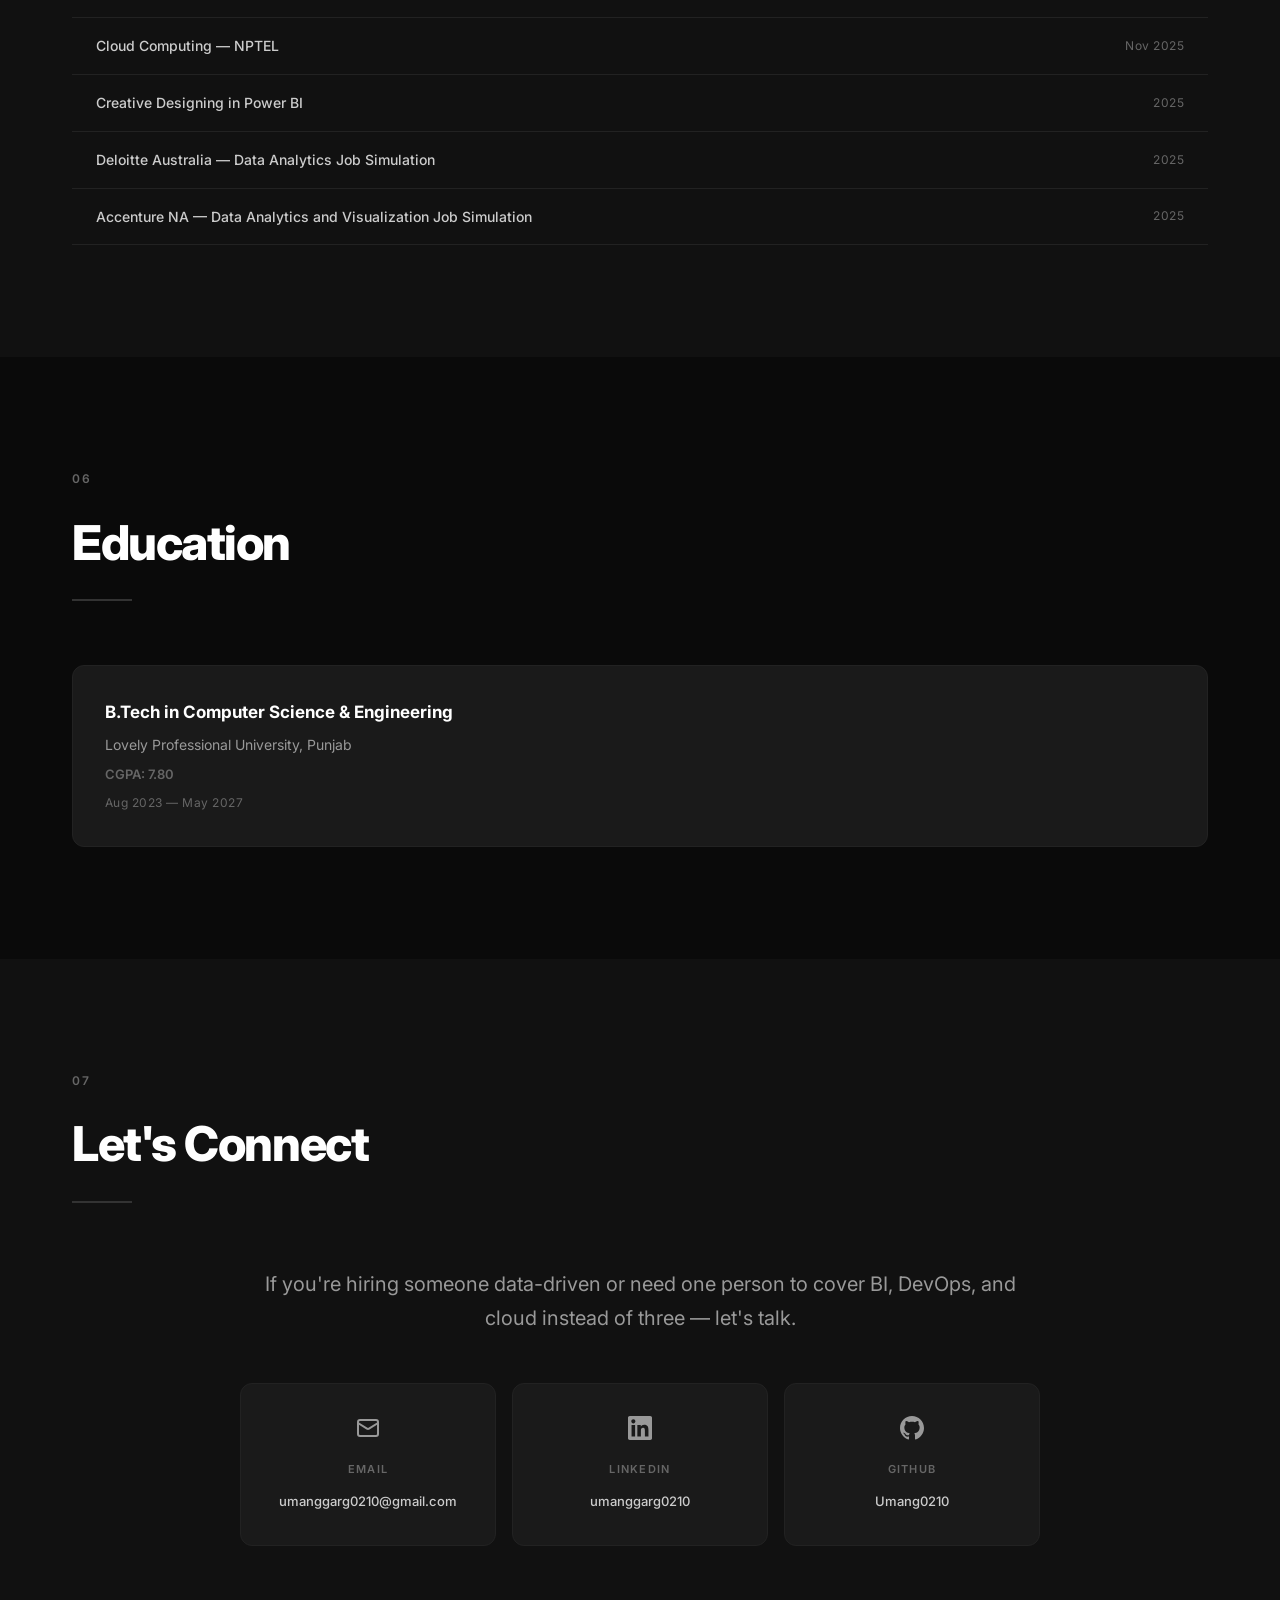
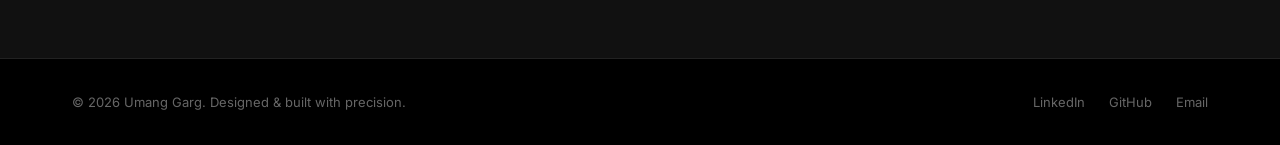
==== commit fe1f9c09: "Refreshed with the latest data" ====
--- a/index.html
+++ b/index.html
@@ -93,7 +93,7 @@
                         In my previous role as <strong>Data Analyst at Howden Insurance Brokers</strong>, I developed and automated over 25 daily reports; this decreased the reporting process by 75%. I also created <strong>Power BI dashboards</strong> using Python, SQL and VBA.
                     </p>
                     <p>
-                        I am now Cloud Engineering Intern at <strong>Mactores</strong>, and am investigating cloud, automation and scalable engineering.
+                        I am now <strong>Cloud Engineering Intern at Mactores</strong>, and am investigating cloud, automation and scalable engineering.
                     </p>
                     <p>
                         Outside of work, I have developed various projects within Machine Learning, Data Science, AI and Full Stack. These include predicting customer attrition, and both natural-language-to-SQL and business management software.
